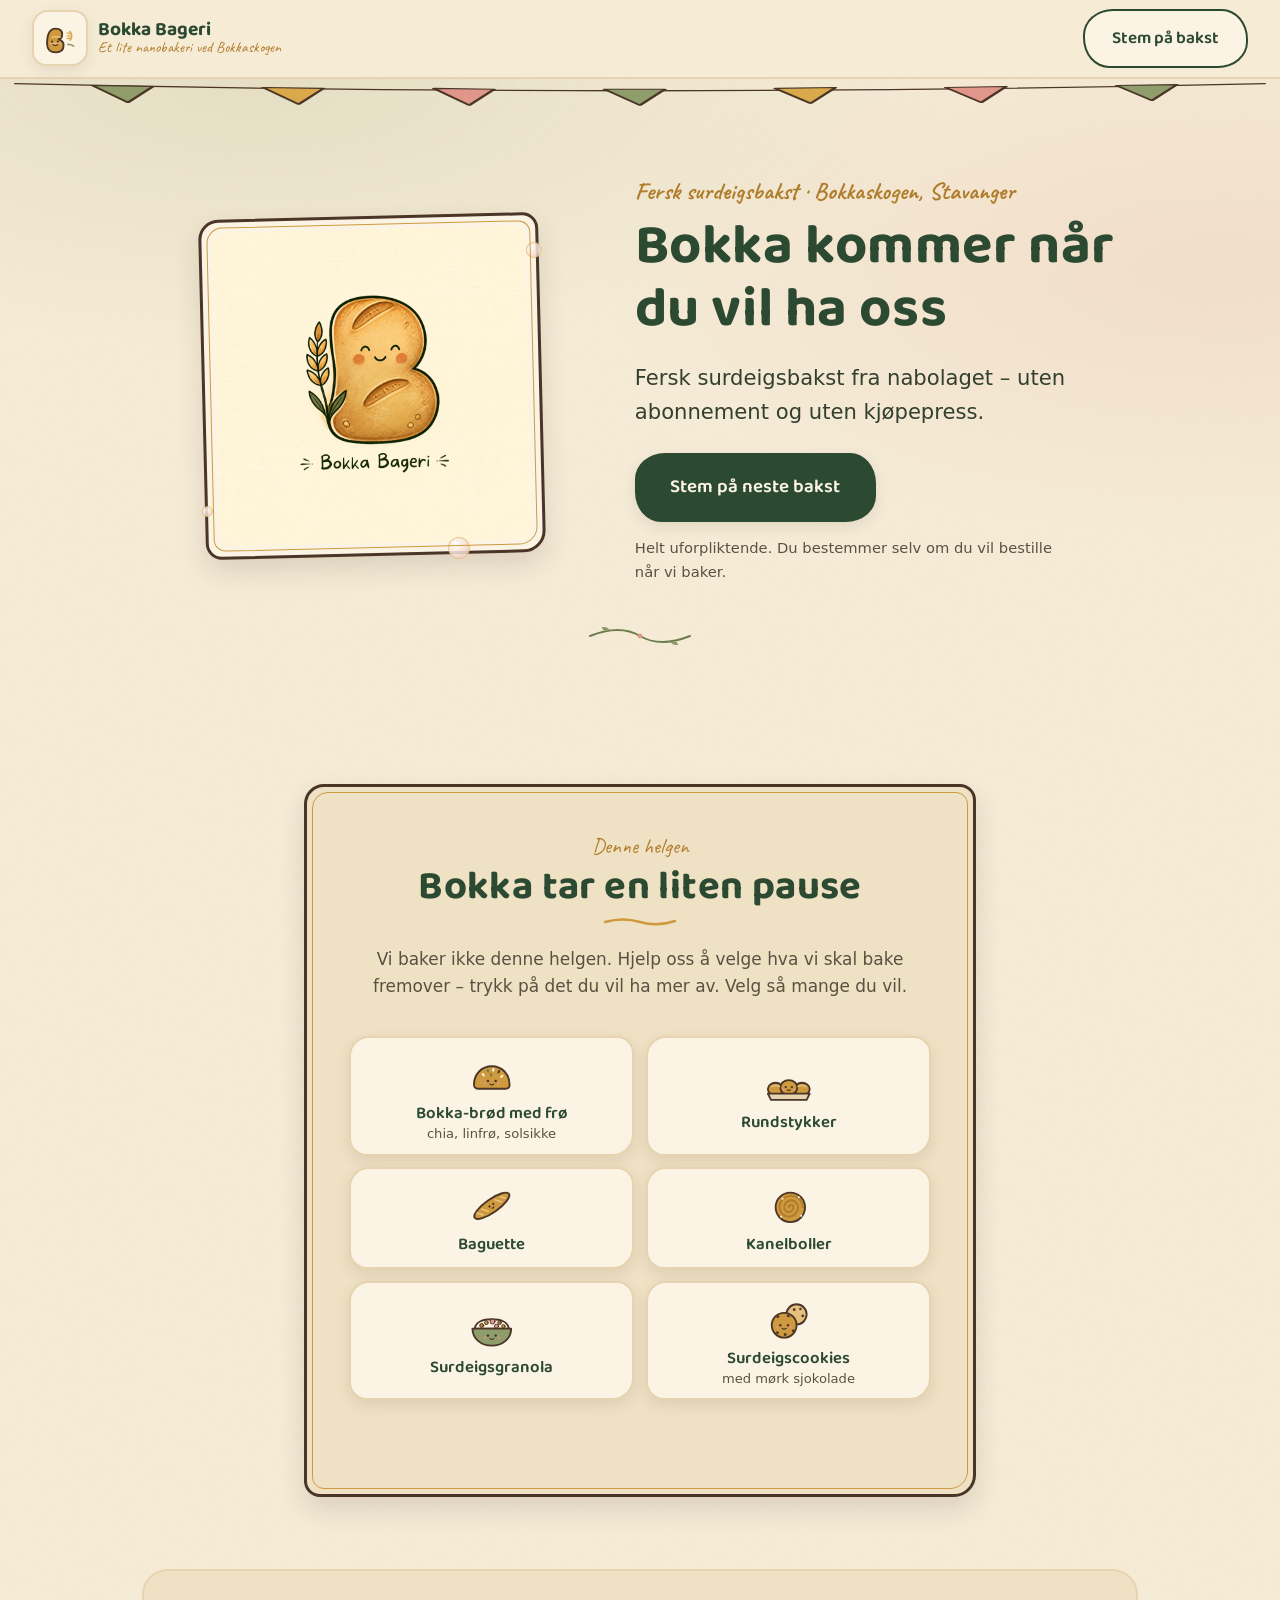
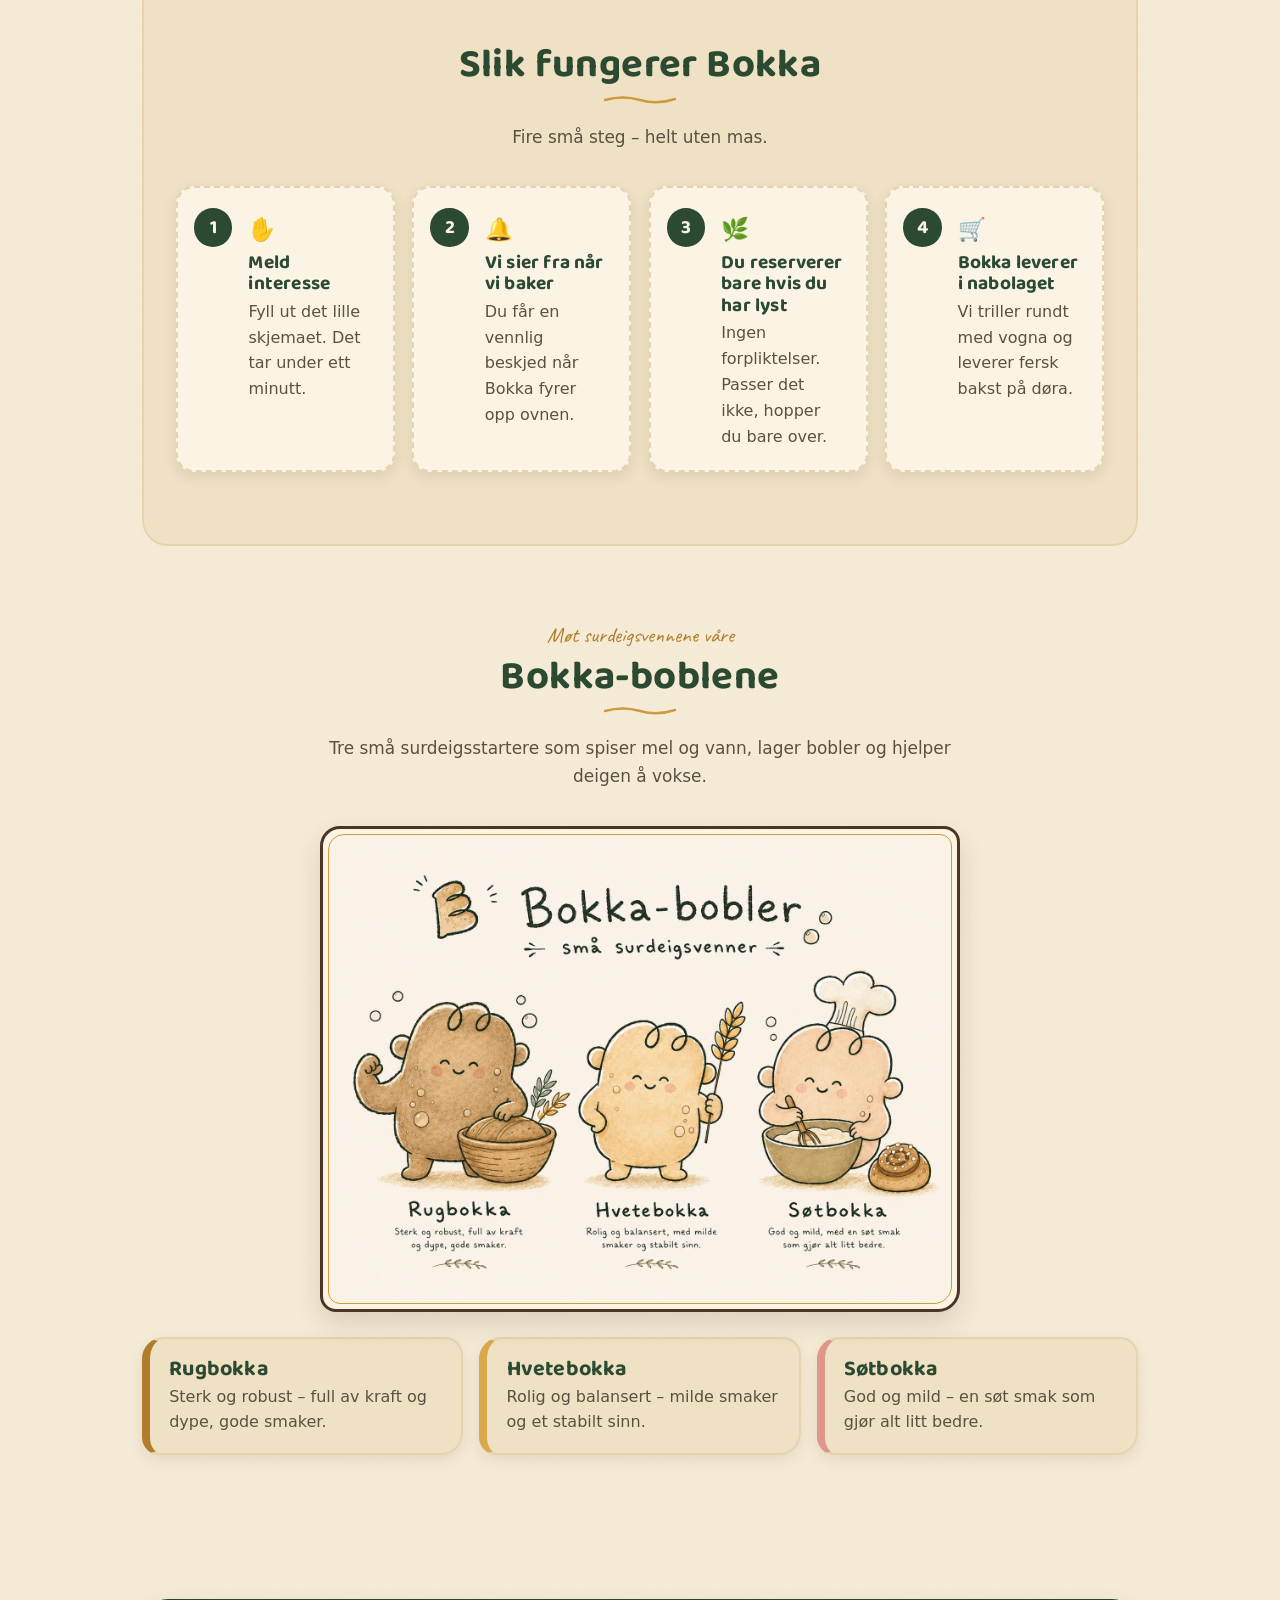
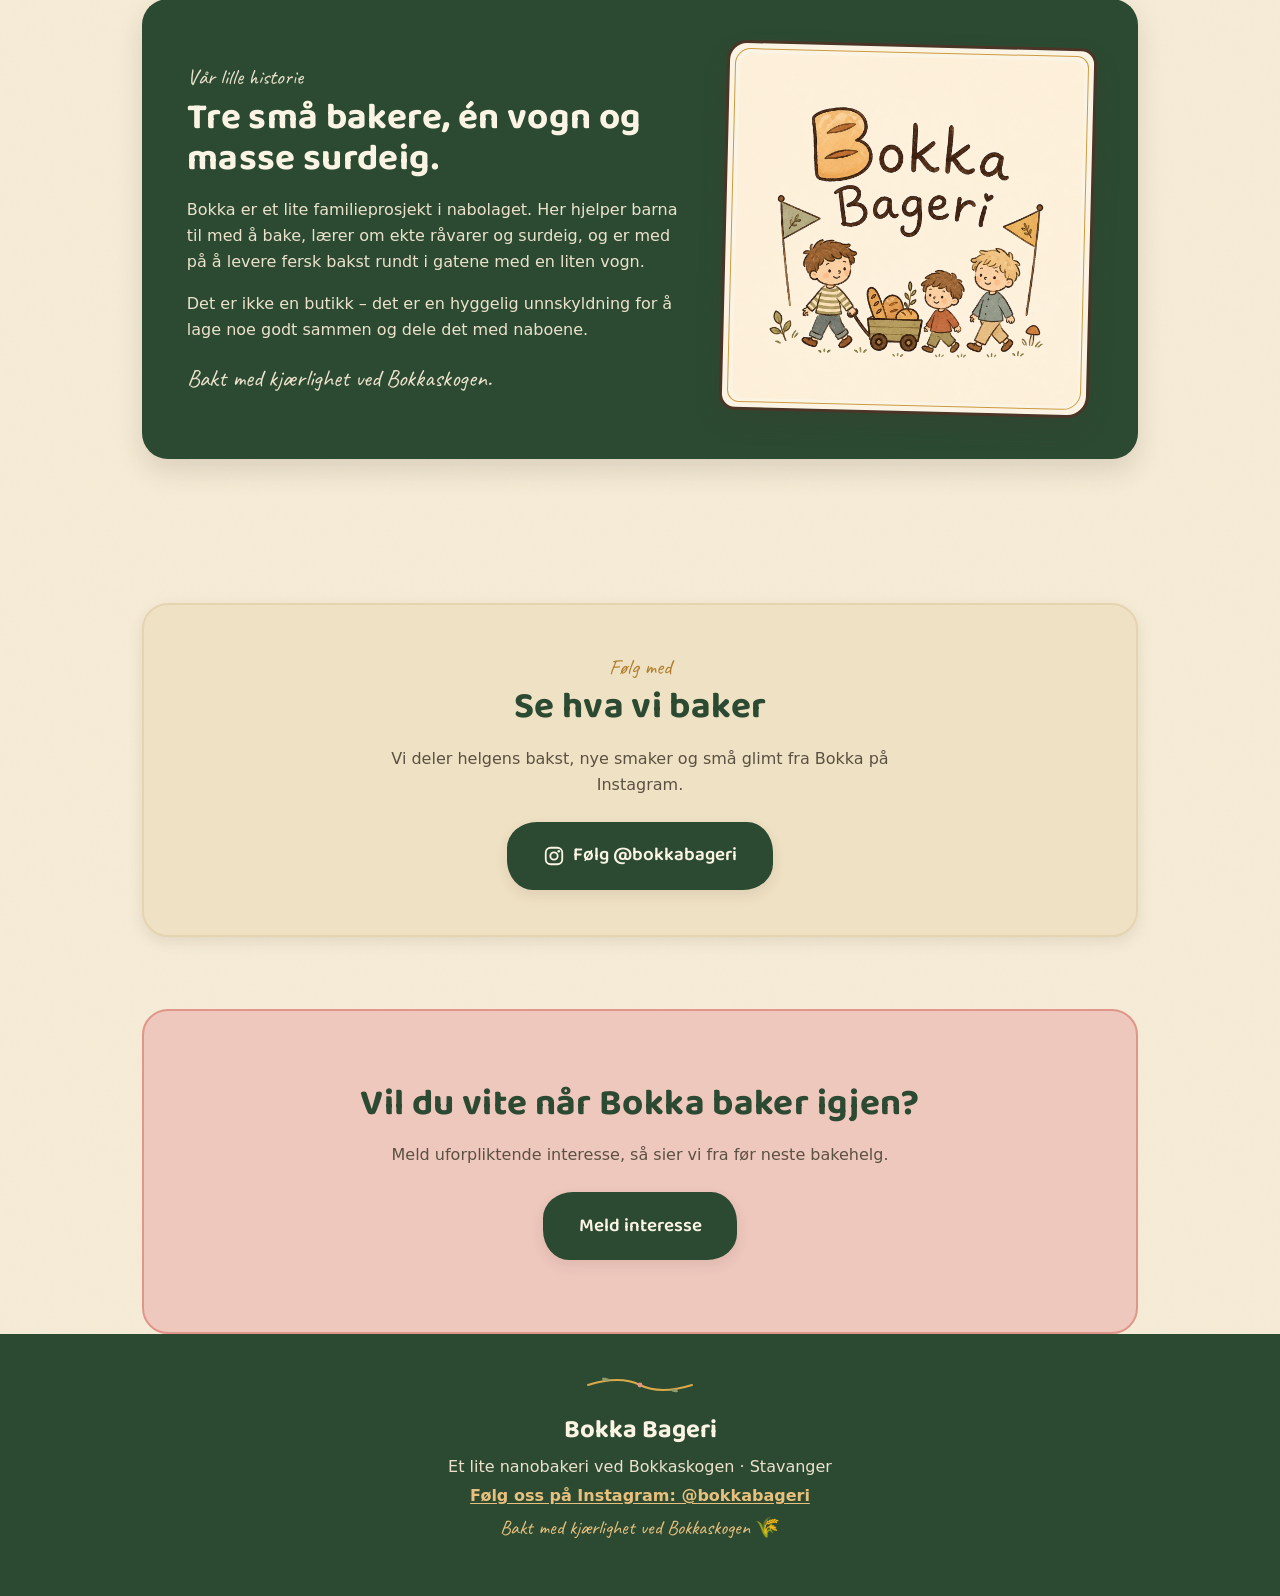
==== index.html @ 07609d42 "Pausehelg: avstemning i stedet for bestilling" ====
<!DOCTYPE html>
<html lang="nb">
<head>
  <meta charset="UTF-8" />
  <meta name="viewport" content="width=device-width, initial-scale=1.0" />
  <meta name="theme-color" content="#2c4a32" />
  <meta name="description" content="Bokka Bageri – et lite nanobakeri ved Bokkaskogen i Stavanger. Meld uforpliktende interesse for fersk surdeigsbakst i nabolaget." />
  <title>Bokka Bageri – et lite nanobakeri ved Bokkaskogen</title>

  <!-- Open Graph / social sharing -->
  <meta property="og:type" content="website" />
  <meta property="og:locale" content="nb_NO" />
  <meta property="og:site_name" content="Bokka Bageri" />
  <meta property="og:title" content="Bokka Bageri – et lite nanobakeri ved Bokkaskogen" />
  <meta property="og:description" content="Fersk surdeigsbakst fra nabolaget i Stavanger. Meld uforpliktende interesse – vi sier fra når Bokka baker." />
  <meta property="og:url" content="https://zanapepaj.github.io/bokkabageri/" />
  <meta property="og:image" content="https://zanapepaj.github.io/bokkabageri/assets/images/branding/9.png" />
  <meta property="og:image:alt" content="Bokka Bageri-logoen: en gyllen brød-B med et vennlig ansikt" />
  <meta property="og:image:width" content="520" />
  <meta property="og:image:height" content="520" />
  <meta name="twitter:card" content="summary" />
  <meta name="twitter:title" content="Bokka Bageri – et lite nanobakeri ved Bokkaskogen" />
  <meta name="twitter:description" content="Fersk surdeigsbakst fra nabolaget i Stavanger. Meld uforpliktende interesse – vi sier fra når Bokka baker." />
  <meta name="twitter:image" content="https://zanapepaj.github.io/bokkabageri/assets/images/branding/9.png" />

  <link rel="preconnect" href="https://fonts.googleapis.com" />
  <link rel="preconnect" href="https://fonts.gstatic.com" crossorigin />
  <link href="https://fonts.googleapis.com/css2?family=Baloo+2:wght@500;600;700&family=Caveat:wght@600;700&display=swap" rel="stylesheet" />
  <link rel="stylesheet" href="styles.css?v=17" />
  <link rel="icon" type="image/png" href="assets/images/branding/9.png" />
  <link rel="apple-touch-icon" href="assets/images/branding/9.png" />
</head>
<body>
  <!-- Skip link for keyboard users -->
  <a class="skip-link" href="#hovedinnhold">Hopp til innhold</a>

  <!-- ============ HEADER ============ -->
  <header class="site-header">
    <a class="brand" href="#top" aria-label="Bokka Bageri – til toppen">
      <span class="brand__mark" aria-hidden="true">
        <svg viewBox="0 0 64 64" width="46" height="46" role="img" aria-hidden="true">
          <path d="M14 40c0-11 3-21 12-21 6 0 9 3 9 8 0 4-2 6-5 7 4 1 7 3 7 8 0 6-4 10-11 10-7 0-12-4-12-12z"
                fill="var(--bread)" stroke="var(--brown-ink)" stroke-width="2.6" stroke-linejoin="round"/>
          <path d="M21 31c3-1 7-1 11 0M20 40c4-1 9-1 13 0" fill="none" stroke="var(--bread-light)" stroke-width="2" stroke-linecap="round"/>
          <circle cx="21" cy="37" r="1.5" fill="var(--brown-ink)"/>
          <circle cx="29" cy="37" r="1.5" fill="var(--brown-ink)"/>
          <path d="M22 41c2 2 5 2 7 0" fill="none" stroke="var(--brown-ink)" stroke-width="1.5" stroke-linecap="round"/>
          <circle cx="18.5" cy="40" r="1.8" fill="var(--pink)" opacity="0.7"/>
          <circle cx="31.5" cy="40" r="1.8" fill="var(--pink)" opacity="0.7"/>
          <path d="M46 23c3 3 3 9 0 12" fill="none" stroke="var(--wheat)" stroke-width="2.4" stroke-linecap="round"/>
          <path d="M46 26l-4-1M46 29h-4M46 32l-4 1" stroke="var(--wheat)" stroke-width="1.8" stroke-linecap="round"/>
          <path d="M43 41c4 0 8 2 8 2" fill="none" stroke="var(--sage)" stroke-width="2.4" stroke-linecap="round"/>
        </svg>
      </span>
      <span class="brand__text">
        <span class="brand__name">Bokka Bageri</span>
        <span class="brand__descriptor">Et lite nanobakeri ved Bokkaskogen</span>
      </span>
    </a>
    <a class="btn btn--ghost header__cta" href="#avstemning">Stem på bakst</a>
  </header>

  <main id="hovedinnhold">
    <span id="top"></span>

    <!-- ============ HERO ============ -->
    <section class="hero" aria-labelledby="hero-tittel">
      <svg class="bunting" viewBox="0 0 360 32" preserveAspectRatio="none" aria-hidden="true">
        <path d="M4 5 Q180 20 356 5" fill="none" stroke="var(--brown-ink)" stroke-width="1.4"/>
        <g stroke="var(--brown-ink)" stroke-width="1.1" stroke-linejoin="round">
          <path d="M26 7l17 1-7 17z" fill="var(--sage)"/>
          <path d="M74 9l17 1-7 17z" fill="var(--wheat)"/>
          <path d="M122 10l17 1-7 17z" fill="var(--pink)"/>
          <path d="M170 11h17l-7 17z" fill="var(--sage)"/>
          <path d="M218 10l17-1-7 17z" fill="var(--wheat)"/>
          <path d="M266 9l17-1-7 17z" fill="var(--pink)"/>
          <path d="M314 7l17-1-7 17z" fill="var(--sage)"/>
        </g>
      </svg>

      <div class="hero__inner">
        <div class="hero__art frame frame--tilt-left">
          <img src="assets/images/branding/9.png" width="520" height="520"
               alt="Bokka Bageri – logoen: en gyllen brød-B med et vennlig ansikt, hvetestrå og blader"
               class="hero__logo" fetchpriority="high" decoding="async" />
          <span class="float-bubble float-bubble--1" aria-hidden="true"></span>
          <span class="float-bubble float-bubble--2" aria-hidden="true"></span>
          <span class="float-bubble float-bubble--3" aria-hidden="true"></span>
        </div>

        <div class="hero__text">
          <p class="hero__eyebrow">Fersk surdeigsbakst · Bokkaskogen, Stavanger</p>
          <h1 id="hero-tittel">Bokka kommer når du vil ha oss</h1>
          <p class="hero__lead">Fersk surdeigsbakst fra nabolaget – uten abonnement og uten kjøpepress.</p>
          <a class="btn btn--primary btn--big" href="#avstemning">Stem på neste bakst</a>
          <p class="hero__reassure">Helt uforpliktende. Du bestemmer selv om du vil bestille når vi baker.</p>
        </div>
      </div>

      <svg class="hero__sprig" viewBox="0 0 120 26" aria-hidden="true">
        <path d="M10 14 Q40 2 60 14 Q80 26 110 14" fill="none" stroke="var(--sage-deep)" stroke-width="2" stroke-linecap="round"/>
        <path d="M30 8c-3-4-8-3-8-3 0 0 0 6 8 3zM90 20c3 4 8 3 8 3 0 0 0-6-8-3z" fill="var(--sage)"/>
        <circle cx="60" cy="14" r="2.4" fill="var(--pink)"/>
      </svg>
    </section>

    <!-- ============ POLL (pause-helg) ============
         Når vi selger igjen: legg `hidden` på denne, fjern `hidden` fra #helgens-bestilling og
         interesse-teaseren, og sett header-/hero-/final-CTA tilbake til #helgens-bestilling. -->
    <section class="section weekend-order" id="avstemning" aria-labelledby="poll-tittel">
      <div class="order-wrap frame">
        <div class="section__head">
          <p class="eyebrow-hand">Denne helgen</p>
          <h2 id="poll-tittel">Bokka tar en liten pause</h2>
          <p class="section__sub">Vi baker ikke denne helgen. Hjelp oss å velge hva vi skal bake fremover – trykk på det du vil ha mer av. Velg så mange du vil.</p>
        </div>

        <ul class="poll-grid" role="list">
          <li><button type="button" class="poll-option" data-vote="Bokka-brød med frø" data-yum="frøbrød" aria-pressed="false">
            <svg class="poll-option__icon" viewBox="0 0 64 64" aria-hidden="true" focusable="false">
              <path d="M9 45c0-14 10-24 23-24s23 10 23 24c0 3-2 5-5 5H14c-3 0-5-2-5-5z" fill="var(--bread)"/>
              <g class="ic-flat">
                <ellipse cx="21" cy="32" rx="1.4" ry="2.5" transform="rotate(-35 21 32)" fill="var(--cream)"/>
                <ellipse cx="27" cy="27" rx="1.4" ry="2.5" transform="rotate(-15 27 27)" fill="var(--sage-deep)"/>
                <ellipse cx="34" cy="25.5" rx="1.4" ry="2.5" transform="rotate(10 34 25.5)" fill="var(--cream)"/>
                <ellipse cx="41" cy="28" rx="1.4" ry="2.5" transform="rotate(30 41 28)" fill="var(--brown-ink)"/>
                <ellipse cx="45" cy="34" rx="1.4" ry="2.5" transform="rotate(45 45 34)" fill="var(--cream)"/>
                <ellipse cx="31" cy="32" rx="1.4" ry="2.5" fill="var(--sage-deep)"/>
              </g>
              <circle class="ic-eye" cx="27" cy="40" r="1.6"/><circle class="ic-eye" cx="37" cy="40" r="1.6"/>
              <path class="ic-thin" d="M29.5 44c1.6 1.4 3.4 1.4 5 0"/>
              <circle class="ic-cheek" cx="23.5" cy="43" r="1.9"/><circle class="ic-cheek" cx="40.5" cy="43" r="1.9"/>
            </svg>
            <span>Bokka-brød med frø</span>
            <span class="poll-option__hint">chia, linfrø, solsikke</span>
          </button></li>
          <li><button type="button" class="poll-option" data-vote="Rundstykker" data-yum="rundstykker" aria-pressed="false">
            <svg class="poll-option__icon" viewBox="0 0 64 64" aria-hidden="true" focusable="false">
              <ellipse cx="15" cy="40" rx="10" ry="8" fill="var(--bread)"/>
              <ellipse cx="49" cy="40" rx="10" ry="8" fill="var(--bread)"/>
              <ellipse cx="32" cy="38" rx="11" ry="9.5" fill="var(--bread)"/>
              <path class="ic-line" d="M10 37q5-3 10 0M44 37q5-3 10 0" stroke="var(--bread-light)" stroke-width="2"/>
              <path d="M5 46h54l-4 8H9z" fill="var(--beige)"/>
              <circle class="ic-eye" cx="28" cy="37.5" r="1.5"/><circle class="ic-eye" cx="36" cy="37.5" r="1.5"/>
              <path class="ic-thin" d="M30 41c1.3 1.2 2.7 1.2 4 0"/>
              <circle class="ic-cheek" cx="25" cy="40.5" r="1.7"/><circle class="ic-cheek" cx="39" cy="40.5" r="1.7"/>
            </svg>
            <span>Rundstykker</span>
          </button></li>
          <li><button type="button" class="poll-option" data-vote="Baguette" data-yum="baguetter" aria-pressed="false">
            <svg class="poll-option__icon" viewBox="0 0 64 64" aria-hidden="true" focusable="false">
              <g transform="rotate(-35 32 32)">
                <ellipse cx="32" cy="32" rx="27" ry="8.5" fill="var(--bread)"/>
                <path class="ic-line" d="M11 29l5 6M19 28l5 7M40 28l5 7M48 29l4 5" stroke="var(--bread-light)" stroke-width="2.2"/>
                <circle class="ic-eye" cx="29" cy="31" r="1.4"/><circle class="ic-eye" cx="35" cy="31" r="1.4"/>
                <path class="ic-thin" d="M30.5 34.5c1 1 2 1 3 0"/>
              </g>
            </svg>
            <span>Baguette</span>
          </button></li>
          <li><button type="button" class="poll-option" data-vote="Kanelboller" data-yum="kanelboller" aria-pressed="false">
            <svg class="poll-option__icon" viewBox="0 0 64 64" aria-hidden="true" focusable="false">
              <circle cx="34" cy="34" r="19" fill="var(--bread)"/>
              <path class="ic-line" d="M32 34a3 3 0 0 1 6 0a6 6 0 0 1-12 0a9 9 0 0 1 18 0a12 12 0 0 1-24 0a15 15 0 0 1 30 0" stroke="var(--bread-deep)" stroke-width="2.6"/>
              <g class="ic-flat" fill="var(--cream)">
                <circle cx="24" cy="23" r="1.3"/><circle cx="45" cy="21" r="1.3"/><circle cx="48" cy="45" r="1.3"/><circle cx="22" cy="46" r="1.3"/>
              </g>
            </svg>
            <span>Kanelboller</span>
          </button></li>
          <li><button type="button" class="poll-option" data-vote="Surdeigsgranola" data-yum="surdeigsgranola" aria-pressed="false">
            <svg class="poll-option__icon" viewBox="0 0 64 64" aria-hidden="true" focusable="false">
              <path d="M10 33c1-8 10-12 22-12s21 4 22 12z" fill="var(--cream)"/>
              <g stroke-width="1.2">
                <circle cx="19" cy="29" r="2.6" fill="var(--bread-deep)"/><circle cx="25" cy="25.5" r="2.4" fill="var(--bread)"/>
                <circle cx="42" cy="25.5" r="2.4" fill="var(--bread-deep)"/><circle cx="47" cy="30" r="2.2" fill="var(--bread)"/>
                <circle cx="33" cy="24" r="3.2" fill="var(--pink)"/><circle cx="38" cy="30" r="2.6" fill="var(--pink)"/>
              </g>
              <path d="M7 33h50c0 13-11 22-25 22S7 46 7 33z" fill="var(--sage)"/>
              <circle class="ic-eye" cx="27" cy="42" r="1.6"/><circle class="ic-eye" cx="37" cy="42" r="1.6"/>
              <path class="ic-thin" d="M29.5 46c1.6 1.4 3.4 1.4 5 0"/>
              <circle class="ic-cheek" cx="23" cy="45" r="1.9"/><circle class="ic-cheek" cx="41" cy="45" r="1.9"/>
            </svg>
            <span>Surdeigs&shy;granola</span>
          </button></li>
          <li><button type="button" class="poll-option" data-vote="Surdeigscookies med mørk sjokolade" data-yum="surdeigscookies med mørk sjokolade" aria-pressed="false">
            <svg class="poll-option__icon" viewBox="0 0 64 64" aria-hidden="true" focusable="false">
              <circle cx="42" cy="25" r="13" fill="var(--bread-light)"/>
              <g class="ic-flat" fill="var(--brown-ink)">
                <circle cx="39" cy="19" r="1.8"/><circle cx="47" cy="18" r="1.6"/><circle cx="50" cy="27" r="1.8"/>
              </g>
              <circle cx="26" cy="39" r="16" fill="var(--bread)"/>
              <g class="ic-flat" fill="var(--brown-ink)">
                <rect x="16" y="26.5" width="3.6" height="3" rx="0.8" transform="rotate(-15 18 28)"/>
                <rect x="29.5" y="25.5" width="3.6" height="3" rx="0.8" transform="rotate(20 31 27)"/>
                <rect x="36" y="44.5" width="3.6" height="3" rx="0.8" transform="rotate(-25 38 46)"/>
                <rect x="15.5" y="47" width="3.6" height="3" rx="0.8" transform="rotate(30 17 48.5)"/>
                <rect x="25.5" y="49.5" width="3.6" height="3" rx="0.8"/>
              </g>
              <circle class="ic-eye" cx="21" cy="39" r="1.6"/><circle class="ic-eye" cx="31" cy="39" r="1.6"/>
              <path class="ic-thin" d="M23.5 43c1.6 1.4 3.4 1.4 5 0"/>
              <circle class="ic-cheek" cx="17.5" cy="42" r="1.9"/><circle class="ic-cheek" cx="34.5" cy="42" r="1.9"/>
            </svg>
            <span>Surdeigs&shy;cookies</span>
            <span class="poll-option__hint">med mørk sjokolade</span>
          </button></li>
        </ul>

        <p class="poll__thanks" id="poll-thanks" role="status"></p>
      </div>
    </section>

    <!-- ============ WEEKEND ORDER ============ -->
    <section class="section weekend-order" id="helgens-bestilling" aria-labelledby="bestilling-tittel" hidden>
      <div class="order-wrap frame">
        <span class="order__badge" role="text">Begrenset antall</span>

        <div class="section__head">
          <p class="eyebrow-hand">Helgens bakst</p>
          <h2 id="bestilling-tittel">Denne helgen baker vi</h2>
          <p class="section__sub">Vil du at vi skal holde av noe til deg? Send inn bestillingen under, så tar Bokka-vogna det med i nabolaget.</p>
          <p class="sourdough-note">
            <span class="sourdough-note__title">🌾 100 % surdeigsbakst</span>
            <span class="sourdough-note__sub">Vi bruker surdeigsstarter i stedet for vanlig bakegjær.</span>
          </p>
        </div>

        <form id="order-form" class="form order-form" action="https://formspree.io/f/mvkojlza" method="POST" novalidate>
          <!-- Order form posts to its OWN Formspree endpoint (separate from the
               interest form). Hidden form_type + _subject keep incoming emails
               and CSV rows easy to tell apart. -->
          <input type="hidden" name="_subject" value="Bokka – Helgens bestilling" />
          <input type="hidden" name="form_type" value="weekend_order" />
          <!-- 👇 BYTT for hver bakehelg (må matche ACTIVE_WEEKEND i Apps Script) -->
          <input type="hidden" name="bakehelg" value="2026-09-26_27" />
          <input type="hidden" name="bestilling" value="" />
          <!-- Honeypot: invisible to people, bots tend to fill it. Must stay empty. -->
          <div class="hp" aria-hidden="true">
            <label for="order-gotcha">La dette feltet stå tomt</label>
            <input type="text" id="order-gotcha" name="_gotcha" tabindex="-1" autocomplete="off" />
          </div>

          <!-- Produktkort: legg til/fjern `hidden` på <li> for å skru et produkt av/på denne helgen.
               Antall igjen hentes fra Lager-fanen i regnearket (data-stock fylles av script.js). -->
          <ul class="order-list" role="list">
            <li class="order-card" hidden>
              <div class="order-card__info">
                <h3>Klassisk surdeigsbrød</h3>
                <p class="order-card__desc">Et enkelt, godt surdeigsbrød bakt på hvetemel, vann, surdeigsstarter og salt. Sprø skorpe og saftig krumme.</p>
                <!-- 👇 REDIGER PRIS: bytt bare tallet inne i .order-card__amount -->
                <p class="order-card__price"><span class="order-card__amount">55</span> kr</p>
                <p class="order-card__stock" data-stock hidden></p>
              </div>
              <div class="qty" data-qty>
                <button type="button" class="qty__btn" data-qty-dec aria-label="Færre Klassisk surdeigsbrød">−</button>
                <input class="qty__input" type="number" inputmode="numeric" pattern="[0-9]*"
                       name="antall_klassisk_surdeigsbrod" data-product="Klassisk surdeigsbrød"
                       value="0" min="0" max="10" step="1" aria-label="Antall Klassisk surdeigsbrød" />
                <button type="button" class="qty__btn" data-qty-inc aria-label="Flere Klassisk surdeigsbrød">+</button>
              </div>
            </li>

            <li class="order-card order-card--signature">
              <div class="order-card__info">
                <p class="order-card__tag">Husets surdeigsbrød</p>
                <h3>Bokka-brød</h3>
                <p class="order-card__desc">Saftig surdeigsbrød på hvete og rug med linfrø, solsikkefrø og gresskarfrø – og en liten skvett sirup for rund, mild sødme.</p>
                <!-- 👇 REDIGER PRIS: bytt bare tallet inne i .order-card__amount -->
                <p class="order-card__price"><span class="order-card__amount">50</span> kr</p>
                <p class="order-card__stock" data-stock hidden></p>
              </div>
              <div class="qty" data-qty>
                <button type="button" class="qty__btn" data-qty-dec aria-label="Færre Bokka-brød">−</button>
                <input class="qty__input" type="number" inputmode="numeric" pattern="[0-9]*"
                       name="antall_bokka_brod" data-product="Bokka-brød"
                       value="0" min="0" max="10" step="1" aria-label="Antall Bokka-brød" />
                <button type="button" class="qty__btn" data-qty-inc aria-label="Flere Bokka-brød">+</button>
              </div>
            </li>

            <li class="order-card">
              <div class="order-card__info">
                <h3>Baguette</h3>
                <p class="order-card__desc">Sprø surdeigsbaguette med luftig, seig krumme – bakt på hvetemel, vann, surdeigsstarter og salt.</p>
                <!-- 👇 REDIGER PRIS: bytt bare tallet inne i .order-card__amount -->
                <p class="order-card__price"><span class="order-card__amount">35</span> kr</p>
                <p class="order-card__stock" data-stock hidden></p>
              </div>
              <div class="qty" data-qty>
                <button type="button" class="qty__btn" data-qty-dec aria-label="Færre Baguette">−</button>
                <input class="qty__input" type="number" inputmode="numeric" pattern="[0-9]*"
                       name="antall_baguette" data-product="Baguette"
                       value="0" min="0" max="10" step="1" aria-label="Antall Baguette" />
                <button type="button" class="qty__btn" data-qty-inc aria-label="Flere Baguette">+</button>
              </div>
            </li>

            <li class="order-card">
              <div class="order-card__info">
                <h3>Fougasse med urter</h3>
                <p class="order-card__desc">Stort provençalsk flatbrød på surdeig (ca. 700–800 g) med friske urter og olivenolje. Vil du ha den glasert med hvitløk og parmesan? Skriv det i kommentarfeltet.</p>
                <!-- 👇 REDIGER PRIS: bytt bare tallet inne i .order-card__amount -->
                <p class="order-card__price"><span class="order-card__amount">60</span> kr</p>
                <p class="order-card__stock" data-stock hidden></p>
              </div>
              <div class="qty" data-qty>
                <button type="button" class="qty__btn" data-qty-dec aria-label="Færre Fougasse">−</button>
                <input class="qty__input" type="number" inputmode="numeric" pattern="[0-9]*"
                       name="antall_fougasse" data-product="Fougasse med urter"
                       value="0" min="0" max="10" step="1" aria-label="Antall Fougasse" />
                <button type="button" class="qty__btn" data-qty-inc aria-label="Flere Fougasse">+</button>
              </div>
            </li>

            <li class="order-card" hidden>
              <div class="order-card__info">
                <h3>Kanelbolle</h3>
                <p class="order-card__desc">Myk og luftig kanelbolle bakt med søt surdeigsstarter – helt uten vanlig bakegjær.</p>
                <!-- 👇 REDIGER PRIS: bytt bare tallet inne i .order-card__amount -->
                <p class="order-card__price"><span class="order-card__amount">30</span> kr</p>
                <p class="order-card__stock" data-stock hidden></p>
              </div>
              <div class="qty" data-qty>
                <button type="button" class="qty__btn" data-qty-dec aria-label="Færre Kanelbolle">−</button>
                <input class="qty__input" type="number" inputmode="numeric" pattern="[0-9]*"
                       name="antall_kanelbolle" data-product="Kanelbolle"
                       value="0" min="0" max="10" step="1" aria-label="Antall Kanelbolle" />
                <button type="button" class="qty__btn" data-qty-inc aria-label="Flere Kanelbolle">+</button>
              </div>
            </li>

            <li class="order-card" hidden>
              <div class="order-card__info">
                <h3>Kanelbolle med vaniljekrem</h3>
                <p class="order-card__desc">Myk surdeigs-kanelbolle med hjemmelaget vaniljekrem i midten, bakt med søt surdeigsstarter og uten vanlig bakegjær.</p>
                <!-- 👇 REDIGER PRIS: bytt bare tallet inne i .order-card__amount -->
                <p class="order-card__price"><span class="order-card__amount">35</span> kr</p>
                <p class="order-card__stock" data-stock hidden></p>
              </div>
              <div class="qty" data-qty>
                <button type="button" class="qty__btn" data-qty-dec aria-label="Færre Kanelbolle med vaniljekrem">−</button>
                <input class="qty__input" type="number" inputmode="numeric" pattern="[0-9]*"
                       name="antall_kanelbolle_vaniljekrem" data-product="Kanelbolle med vaniljekrem"
                       value="0" min="0" max="10" step="1" aria-label="Antall Kanelbolle med vaniljekrem" />
                <button type="button" class="qty__btn" data-qty-inc aria-label="Flere Kanelbolle med vaniljekrem">+</button>
              </div>
            </li>
          </ul>

          <p class="field__error order-form__empty" id="order-empty" role="alert" hidden>Velg minst én vare før du sender bestillingen.</p>
          <p class="order-form__soldout" id="order-soldout" role="status" hidden>Alt er dessverre utsolgt denne helgen 🧡 <a href="interesse.html">Meld interesse</a>, så sier vi fra neste gang Bokka baker.</p>

          <div class="field">
            <label for="order-fornavn">Fornavn</label>
            <input type="text" id="order-fornavn" name="fornavn" autocomplete="given-name" required aria-required="true" />
            <p class="field__error" id="order-fornavn-error" hidden>Skriv gjerne fornavnet ditt.</p>
          </div>

          <div class="field">
            <label for="order-mobil">Mobilnummer</label>
            <input type="tel" id="order-mobil" name="mobil" inputmode="tel" autocomplete="tel" required aria-required="true" placeholder="f.eks. 900 00 000" />
            <p class="field__error" id="order-mobil-error" hidden>Skriv et mobilnummer vi kan nå deg på.</p>
          </div>

          <div class="field">
            <label for="order-epost">E-post <span class="field__optional">(valgfritt)</span></label>
            <input type="email" id="order-epost" name="epost" inputmode="email" autocomplete="email" placeholder="navn@epost.no" />
            <p class="field__error" id="order-epost-error" hidden>Sjekk at e-postadressen er riktig.</p>
          </div>

          <div class="field">
            <label for="order-adresse">Gate / husnummer</label>
            <input type="text" id="order-adresse" name="adresse" autocomplete="street-address" required aria-required="true" placeholder="f.eks. Bokkaveien 3" />
            <p class="field__error" id="order-adresse-error" hidden>Vi trenger gate og husnummer for å levere til deg.</p>
          </div>

          <fieldset class="field field--group">
            <legend>Hvilken dag passer for levering?</legend>
            <p class="field__hint">Velg dag – så dukker tidspunktene opp. Du kan velge begge.</p>
            <div class="checks checks--days">
              <label class="check check--day">
                <input type="checkbox" data-day-toggle aria-controls="times-lordag" aria-expanded="false" />
                <svg class="check__icon" viewBox="0 0 24 24" aria-hidden="true" focusable="false"><circle cx="12" cy="12" r="4.2" /><path d="M12 2.6v2.4M12 19v2.4M2.6 12h2.4M19 12h2.4M5.2 5.2l1.7 1.7M17.1 17.1l1.7 1.7M18.8 5.2l-1.7 1.7M6.9 17.1l-1.7 1.7" /></svg>
                <span>Lørdag</span>
              </label>
              <label class="check check--day">
                <input type="checkbox" data-day-toggle aria-controls="times-sondag" aria-expanded="false" />
                <svg class="check__icon" viewBox="0 0 24 24" aria-hidden="true" focusable="false"><path d="M7.5 18h8.2a3.3 3.3 0 0 0 .5-6.56A4.8 4.8 0 0 0 7.6 10.2 3.4 3.4 0 0 0 7.5 18Z" /></svg>
                <span>Søndag</span>
              </label>
            </div>
            <p class="day-both" id="day-both-hint" role="status" hidden>Begge dager passer <span aria-hidden="true">💛</span></p>
          </fieldset>

          <fieldset class="field field--group day-times" id="times-lordag" hidden>
            <legend>Når på lørdag passer det?</legend>
            <p class="field__hint">Kryss av alle tidspunkt som passer.</p>
            <div class="checks checks--chips">
              <label class="check check--chip">
                <input type="checkbox" name="lordag_tid" value="Før kl. 10" />
                <svg class="check__icon" viewBox="0 0 24 24" aria-hidden="true" focusable="false"><circle cx="12" cy="12" r="8.2" /><path d="M12 12V7.3M12 12H8.2" /></svg>
                <span>Før kl. 10</span>
              </label>
              <label class="check check--chip">
                <input type="checkbox" name="lordag_tid" value="Kl. 10–12" />
                <svg class="check__icon" viewBox="0 0 24 24" aria-hidden="true" focusable="false"><circle cx="12" cy="12" r="8.2" /><path d="M12 12V7.3M12 12 9.4 9.4" /></svg>
                <span>Kl. 10–12</span>
              </label>
              <label class="check check--chip">
                <input type="checkbox" name="lordag_tid" value="Kl. 12–14" />
                <svg class="check__icon" viewBox="0 0 24 24" aria-hidden="true" focusable="false"><circle cx="12" cy="12" r="8.2" /><path d="M12 12V7.3M12 12l3.6.9" /></svg>
                <span>Kl. 12–14</span>
              </label>
              <label class="check check--chip check--full">
                <input type="checkbox" name="lordag_tid" value="Når det passer Bokka" />
                <svg class="check__icon" viewBox="0 0 24 24" aria-hidden="true" focusable="false"><path d="M12 20.3S3.8 15.4 3.8 9.6A3.8 3.8 0 0 1 12 7.4a3.8 3.8 0 0 1 8.2 2.2c0 5.8-8.2 10.7-8.2 10.7Z" /></svg>
                <span>Når det passer Bokka</span>
              </label>
            </div>
          </fieldset>

          <fieldset class="field field--group day-times" id="times-sondag" hidden>
            <legend>Når på søndag passer det?</legend>
            <p class="field__hint">Kryss av alle tidspunkt som passer.</p>
            <div class="checks checks--chips">
              <label class="check check--chip">
                <input type="checkbox" name="sondag_tid" value="Før kl. 10" />
                <svg class="check__icon" viewBox="0 0 24 24" aria-hidden="true" focusable="false"><circle cx="12" cy="12" r="8.2" /><path d="M12 12V7.3M12 12H8.2" /></svg>
                <span>Før kl. 10</span>
              </label>
              <label class="check check--chip">
                <input type="checkbox" name="sondag_tid" value="Kl. 10–12" />
                <svg class="check__icon" viewBox="0 0 24 24" aria-hidden="true" focusable="false"><circle cx="12" cy="12" r="8.2" /><path d="M12 12V7.3M12 12 9.4 9.4" /></svg>
                <span>Kl. 10–12</span>
              </label>
              <label class="check check--chip">
                <input type="checkbox" name="sondag_tid" value="Kl. 12–14" />
                <svg class="check__icon" viewBox="0 0 24 24" aria-hidden="true" focusable="false"><circle cx="12" cy="12" r="8.2" /><path d="M12 12V7.3M12 12l3.6.9" /></svg>
                <span>Kl. 12–14</span>
              </label>
              <label class="check check--chip check--full">
                <input type="checkbox" name="sondag_tid" value="Når det passer Bokka" />
                <svg class="check__icon" viewBox="0 0 24 24" aria-hidden="true" focusable="false"><path d="M12 20.3S3.8 15.4 3.8 9.6A3.8 3.8 0 0 1 12 7.4a3.8 3.8 0 0 1 8.2 2.2c0 5.8-8.2 10.7-8.2 10.7Z" /></svg>
                <span>Når det passer Bokka</span>
              </label>
            </div>
          </fieldset>

          <div class="field">
            <label for="order-kommentar">Kommentar <span class="field__optional">(valgfritt)</span></label>
            <textarea id="order-kommentar" name="kommentar" rows="3" placeholder="Allergier eller en liten hilsen …"></textarea>
          </div>

          <label class="check check--solo">
            <input type="checkbox" name="levering" value="Ja, ønsker levering i nabolaget" />
            <span>Jeg ønsker levering i nabolaget</span>
          </label>

          <label class="check check--solo">
            <input type="checkbox" name="nyhetsvarsel" value="Ja" />
            <span>Ja, send meg beskjed når Bokka åpner for bestilling.</span>
          </label>

          <p class="form__disclaimer"><strong>Bestillingen er først bekreftet når du får svar fra Bokka.</strong> Vi sier fra så snart vi kan.</p>

          <p class="field__error form__error" id="order-error" role="alert" hidden>Beklager – noe gikk galt da vi sendte bestillingen. Prøv igjen om litt, eller send oss en melding på Instagram.</p>

          <button type="submit" class="btn btn--primary btn--big btn--full">Send bestilling</button>
        </form>

        <!-- Success message appears here after submit -->
        <div class="form__success" id="order-success" role="status" hidden>
          <span class="form__success-mark" aria-hidden="true">🧡</span>
          <h3>Takk for bestillingen!</h3>
          <p id="order-success-text">Vi har notert ønsket ditt for helgen. Bokka gir deg beskjed så snart vi kan – bestillingen er først bekreftet når du får svar fra oss.</p>
          <button type="button" class="btn btn--ghost" id="order-reset">Send en ny bestilling</button>
        </div>
      </div>
    </section>

    <!-- ============ HOW IT WORKS ============ -->
    <section class="section how" aria-labelledby="slik-tittel">
      <div class="section__head">
        <h2 id="slik-tittel">Slik fungerer Bokka</h2>
        <p class="section__sub">Fire små steg – helt uten mas.</p>
      </div>

      <ol class="steps" role="list">
        <li class="step">
          <span class="step__num" aria-hidden="true">1</span>
          <span class="step__icon" aria-hidden="true">✋</span>
          <h3>Meld interesse</h3>
          <p>Fyll ut det lille skjemaet. Det tar under ett minutt.</p>
        </li>
        <li class="step">
          <span class="step__num" aria-hidden="true">2</span>
          <span class="step__icon" aria-hidden="true">🔔</span>
          <h3>Vi sier fra når vi baker</h3>
          <p>Du får en vennlig beskjed når Bokka fyrer opp ovnen.</p>
        </li>
        <li class="step">
          <span class="step__num" aria-hidden="true">3</span>
          <span class="step__icon" aria-hidden="true">🌿</span>
          <h3>Du reserverer bare hvis du har lyst</h3>
          <p>Ingen forpliktelser. Passer det ikke, hopper du bare over.</p>
        </li>
        <li class="step">
          <span class="step__num" aria-hidden="true">4</span>
          <span class="step__icon" aria-hidden="true">🛒</span>
          <h3>Bokka leverer i nabolaget</h3>
          <p>Vi triller rundt med vogna og leverer fersk bakst på døra.</p>
        </li>
      </ol>
    </section>

    <!-- ============ BOKKA-BOBLER (starter characters) ============ -->
    <section class="section bobler" id="bokka-bobler" aria-labelledby="bobler-tittel">
      <div class="section__head">
        <p class="eyebrow-hand">Møt surdeigsvennene våre</p>
        <h2 id="bobler-tittel">Bokka-boblene</h2>
        <p class="section__sub">Tre små surdeigsstartere som spiser mel og vann, lager bobler og hjelper deigen å vokse.</p>
      </div>

      <figure class="bobler__art frame">
        <img src="assets/images/branding/Bokka-Bobler%20Sourdough%20Friends.png" width="1024" height="640"
             alt="Bokka-boblene: Rugbokka, Hvetebokka og Søtbokka – tre små surdeigsstartere med glade ansikter og bobler"
             loading="lazy" decoding="async" />
      </figure>

      <ul class="bobler-grid" role="list">
        <li class="bobler-card bobler-card--rug">
          <h3>Rugbokka</h3>
          <p>Sterk og robust – full av kraft og dype, gode smaker.</p>
        </li>
        <li class="bobler-card bobler-card--hvete">
          <h3>Hvetebokka</h3>
          <p>Rolig og balansert – milde smaker og et stabilt sinn.</p>
        </li>
        <li class="bobler-card bobler-card--sot">
          <h3>Søtbokka</h3>
          <p>God og mild – en søt smak som gjør alt litt bedre.</p>
        </li>
      </ul>
    </section>

    <!-- ============ STORY ============ -->
    <section class="section story" aria-labelledby="historie-tittel">
      <div class="story__inner">
        <figure class="story__art frame frame--tilt-right">
          <img src="assets/images/branding/Bokka%20Bageri_%20Bread%20Wagon%20Parade.png" width="1024" height="1024"
               alt="Tre barn triller en grønn vogn full av brød gjennom Bokkaskogen, med små vimpler og blader"
               loading="lazy" decoding="async" />
        </figure>
        <div class="story__text">
          <p class="eyebrow-hand">Vår lille historie</p>
          <h2 id="historie-tittel">Tre små bakere, én vogn og masse surdeig.</h2>
          <p>Bokka er et lite familieprosjekt i nabolaget. Her hjelper barna til med å bake, lærer om ekte råvarer og surdeig, og er med på å levere fersk bakst rundt i gatene med en liten vogn.</p>
          <p>Det er ikke en butikk – det er en hyggelig unnskyldning for å lage noe godt sammen og dele det med naboene.</p>
          <p class="story__tagline">Bakt med kjærlighet ved Bokkaskogen.</p>
        </div>
      </div>
    </section>

    <!-- ============ INSTAGRAM ============ -->
    <section class="section instagram" aria-labelledby="instagram-tittel">
      <div class="instagram__card">
        <p class="eyebrow-hand">Følg med</p>
        <h2 id="instagram-tittel">Se hva vi baker</h2>
        <p class="instagram__text">Vi deler helgens bakst, nye smaker og små glimt fra Bokka på Instagram.</p>
        <a class="btn btn--primary btn--big instagram__btn" href="https://instagram.com/bokkabageri" target="_blank" rel="noopener noreferrer" aria-label="Følg Bokka Bageri på Instagram (åpnes i ny fane)">
          <svg class="instagram__icon" viewBox="0 0 24 24" width="22" height="22" aria-hidden="true" focusable="false">
            <rect x="3" y="3" width="18" height="18" rx="5.4" fill="none" stroke="currentColor" stroke-width="2"/>
            <circle cx="12" cy="12" r="4" fill="none" stroke="currentColor" stroke-width="2"/>
            <circle cx="17.2" cy="6.8" r="1.4" fill="currentColor"/>
          </svg>
          Følg @bokkabageri
        </a>
      </div>
    </section>

    <!-- ============ FINAL CTA (pause-helg: → interesse.html) ============ -->
    <section class="section final-cta" aria-labelledby="final-tittel">
      <h2 id="final-tittel">Vil du vite når Bokka baker igjen?</h2>
      <p>Meld uforpliktende interesse, så sier vi fra før neste bakehelg.</p>
      <a class="btn btn--primary btn--big" href="interesse.html">Meld interesse</a>
    </section>

    <!-- ============ INTEREST TEASER (low-key → interesse.html) ============ -->
    <section class="section interesse-teaser" aria-labelledby="interesse-teaser-tittel" hidden>
      <p class="interesse-teaser__q" id="interesse-teaser-tittel">Ikke klar for å bestille nå?</p>
      <p class="interesse-teaser__text"><a class="interesse-teaser__link" href="interesse.html">Meld interesse for senere helger</a></p>
    </section>
  </main>

  <!-- ============ FOOTER ============ -->
  <footer class="site-footer">
    <svg class="footer__sprig" viewBox="0 0 120 24" aria-hidden="true">
      <path d="M8 12 Q40 2 60 12 Q80 22 112 12" fill="none" stroke="var(--wheat)" stroke-width="2" stroke-linecap="round"/>
      <path d="M30 7c-3-3-8-2-8-2 0 0 0 5 8 2zM90 17c3 3 8 2 8 2 0 0 0-5-8-2z" fill="var(--sage)"/>
      <circle cx="60" cy="12" r="2.4" fill="var(--pink)"/>
    </svg>
    <p class="site-footer__brand">Bokka Bageri</p>
    <p>Et lite nanobakeri ved Bokkaskogen · Stavanger</p>
    <p class="site-footer__social"><a class="site-footer__link" href="https://instagram.com/bokkabageri" target="_blank" rel="noopener noreferrer">Følg oss på Instagram: @bokkabageri</a></p>
    <p class="site-footer__tagline">Bakt med kjærlighet ved Bokkaskogen 🌾</p>
  </footer>

  <script src="script.js?v=15" defer></script>
</body>
</html>
---- styles.css ----
/* =========================================================
   Bokka Bageri — styles
   Feel: Scandinavian children's storybook meets a tiny
   artisan bakery in the woods. Mobile-first.
   ========================================================= */

/* ---------- Palette & tokens ---------- */
:root {
  /* Parchment / cream */
  --parchment: #f6ecd6;
  --cream: #fbf4e4;        /* lightest cream – highlights, text on dark */
  --cream-deep: #efe1c4;   /* card parchment */
  --beige: #e6d4b0;        /* muted border beige */

  /* Greens */
  --forest: #2c4a32;       /* deep forest-green ink */
  --forest-soft: #4a6549;  /* softer forest */
  --sage: #8f9d6a;         /* sage accent */
  --sage-deep: #6f7d4e;    /* deeper sage */

  /* Bread / gold / brown */
  --bread: #cf9a3e;        /* golden bread */
  --bread-deep: #b07d2c;   /* deep crust */
  --bread-light: #e8c07d;  /* floury highlight */
  --wheat: #d9a94b;        /* wheat gold */
  --brown-ink: #4a3527;    /* warm illustration outline */

  /* Pinks */
  --pink: #e0968a;         /* dusty pink accent */
  --pink-soft: #eec7bd;    /* soft pink */

  --ink: #33402f;          /* main text */
  --ink-soft: #5b5142;     /* secondary text */

  --radius: 18px;
  --radius-lg: 26px;
  --shadow: 0 12px 26px rgba(74, 53, 39, 0.14);
  --shadow-soft: 0 5px 14px rgba(74, 53, 39, 0.10);

  --max-width: 1060px;
  --space: clamp(1.25rem, 4vw, 2rem);

  --font-display: "Baloo 2", "Trebuchet MS", system-ui, sans-serif;
  --font-hand: "Caveat", "Segoe Script", cursive;
  --font-head: var(--font-display);
  --font-body: system-ui, -apple-system, "Segoe UI", Roboto, Helvetica, Arial, sans-serif;
}

/* ---------- Reset-ish ---------- */
*,
*::before,
*::after { box-sizing: border-box; }

html { scroll-behavior: smooth; }

body {
  margin: 0;
  font-family: var(--font-body);
  color: var(--ink);
  background-color: var(--parchment);
  /* faint paper grain */
  background-image: url("data:image/svg+xml,%3Csvg xmlns='http://www.w3.org/2000/svg' width='140' height='140'%3E%3Cfilter id='p'%3E%3CfeTurbulence type='fractalNoise' baseFrequency='0.9' numOctaves='2' stitchTiles='stitch'/%3E%3C/filter%3E%3Crect width='100%25' height='100%25' filter='url(%23p)' opacity='0.045'/%3E%3C/svg%3E");
  line-height: 1.62;
  -webkit-font-smoothing: antialiased;
  overflow-x: hidden;
}

img, svg { display: block; max-width: 100%; }

h1, h2, h3 {
  font-family: var(--font-display);
  line-height: 1.12;
  color: var(--forest);
  margin: 0 0 0.5em;
  font-weight: 700;
  letter-spacing: 0.01em;
}

p { margin: 0 0 1rem; }

a { color: var(--forest); }

/* ---------- Accessibility helpers ---------- */
.skip-link {
  position: absolute;
  left: 0.75rem;
  top: -3rem;
  background: var(--forest);
  color: var(--cream);
  padding: 0.6rem 1rem;
  border-radius: 0 0 var(--radius) var(--radius);
  z-index: 100;
  transition: top 0.2s ease;
}
.skip-link:focus { top: 0; }

:focus-visible {
  outline: 3px solid var(--brown-ink);
  outline-offset: 3px;
  border-radius: 6px;
}

/* ---------- Buttons (hand-drawn pill) ---------- */
.btn {
  display: inline-flex;
  align-items: center;
  justify-content: center;
  gap: 0.5rem;
  min-height: 52px;
  padding: 0.85rem 1.7rem;
  border: 2.5px solid var(--forest);
  border-radius: 30px 26px 30px 26px / 26px 30px 26px 30px;
  font-family: var(--font-display);
  font-size: 1.08rem;
  font-weight: 600;
  text-decoration: none;
  cursor: pointer;
  transition: transform 0.15s ease, box-shadow 0.2s ease, background 0.2s ease;
}
.btn--primary {
  background: var(--forest);
  color: var(--cream);
  box-shadow: var(--shadow-soft);
}
.btn--primary:hover,
.btn--primary:focus-visible {
  background: var(--forest-soft);
  transform: translateY(-2px) rotate(-0.5deg);
  box-shadow: var(--shadow);
}
.btn--ghost {
  background: var(--cream);
  color: var(--forest);
}
.btn--ghost:hover,
.btn--ghost:focus-visible {
  background: var(--forest);
  color: var(--cream);
  transform: translateY(-2px) rotate(-0.5deg);
}
.btn--big { font-size: 1.18rem; padding: 1.05rem 2.1rem; min-height: 60px; }
.btn--full { width: 100%; }
.btn:active { transform: translateY(0) scale(0.99); }

/* ---------- Header ---------- */
.site-header {
  position: sticky;
  top: 0;
  z-index: 40;
  display: flex;
  align-items: center;
  justify-content: space-between;
  gap: 1rem;
  padding: 0.55rem var(--space);
  background: rgba(246, 236, 214, 0.92);
  backdrop-filter: blur(8px);
  border-bottom: 2px solid var(--beige);
}
.brand {
  display: flex;
  align-items: center;
  gap: 0.6rem;
  text-decoration: none;
  color: var(--forest);
}
.brand__mark {
  display: grid;
  place-items: center;
  background: var(--cream);
  border: 2px solid var(--beige);
  border-radius: 16px 14px 16px 14px;
  padding: 3px;
  box-shadow: var(--shadow-soft);
}
.brand__text { display: flex; flex-direction: column; line-height: 1.05; }
.brand__name {
  font-family: var(--font-display);
  font-weight: 700;
  font-size: 1.2rem;
  color: var(--forest);
}
.brand__descriptor {
  font-family: var(--font-hand);
  font-size: 0.95rem;
  color: var(--bread-deep);
}
.header__cta { display: none; }

/* ---------- Hero ---------- */
.hero {
  position: relative;
  padding: clamp(2.6rem, 8vw, 4.4rem) var(--space) clamp(2.6rem, 8vw, 4rem);
  background:
    radial-gradient(90% 70% at 20% 0%, rgba(143,157,106,0.16), transparent 60%),
    radial-gradient(80% 70% at 95% 30%, rgba(224,150,138,0.16), transparent 60%);
  overflow: hidden;
  text-align: center;
}
.bunting {
  position: absolute;
  top: 0; left: 0;
  width: 100%;
  height: 30px;
}
.hero__inner {
  position: relative;
  max-width: 62rem;
  margin: 1.4rem auto 0;
  display: grid;
  gap: clamp(1.4rem, 4vw, 2.2rem);
  justify-items: center;
}
.hero__art {
  position: relative;
  max-width: 320px;
  width: 100%;
  padding: 0.6rem;
  background: var(--cream);
}
.hero__logo { width: 100%; height: auto; border-radius: 12px; }
.float-bubble {
  position: absolute;
  border-radius: 50%;
  background: radial-gradient(circle at 32% 30%, #fffef8, var(--pink-soft));
  border: 1.5px solid var(--bread-light);
  opacity: 0.85;
}
.float-bubble--1 { width: 16px; height: 16px; top: 8%; right: -6px; animation: bob 6s ease-in-out infinite; }
.float-bubble--2 { width: 11px; height: 11px; bottom: 12%; left: -6px; animation: bob 7.5s ease-in-out infinite 0.8s; }
.float-bubble--3 { width: 22px; height: 22px; bottom: -8px; right: 22%; animation: bob 8s ease-in-out infinite 0.4s; }

.hero__text { max-width: 34rem; }
.hero__eyebrow {
  font-family: var(--font-hand);
  font-size: 1.35rem;
  font-weight: 700;
  color: var(--bread-deep);
  margin-bottom: 0.35rem;
}
.hero h1 {
  font-size: clamp(2.2rem, 8vw, 3.5rem);
  margin-bottom: 0.35em;
  color: var(--forest);
}
.hero__lead {
  font-size: clamp(1.08rem, 3.5vw, 1.32rem);
  color: var(--ink);
  max-width: 34rem;
  margin: 0 auto 1.5rem;
}
.hero__reassure {
  margin-top: 0.9rem;
  font-size: 0.92rem;
  color: var(--ink-soft);
  max-width: 27rem;
  margin-left: auto;
  margin-right: auto;
}
.hero__sprig { width: 120px; height: 26px; margin: 1.4rem auto 0; }

/* ---------- Sections ---------- */
.section {
  padding: clamp(2.5rem, 8vw, 4.5rem) var(--space);
  max-width: var(--max-width);
  margin: 0 auto;
}
.section__head { text-align: center; max-width: 40rem; margin: 0 auto 2.2rem; }
.section__head h1,
.section__head h2 { font-size: clamp(1.8rem, 5.5vw, 2.5rem); position: relative; display: inline-block; }
.section__head h1::after,
.section__head h2::after {
  content: "";
  display: block;
  width: 74px;
  height: 10px;
  margin: 0.35rem auto 0;
  background: url("data:image/svg+xml,%3Csvg xmlns='http://www.w3.org/2000/svg' width='74' height='10'%3E%3Cpath d='M2 6 Q20 1 37 6 T72 5' fill='none' stroke='%23cf9a3e' stroke-width='2.4' stroke-linecap='round'/%3E%3C/svg%3E") no-repeat center;
}
.section__sub { color: var(--ink-soft); font-size: 1.06rem; }
.eyebrow-hand {
  font-family: var(--font-hand);
  font-size: 1.35rem;
  color: var(--bread-deep);
  margin-bottom: 0.1rem;
}

/* ---------- Products ---------- */
.product-grid {
  list-style: none;
  margin: 0;
  padding: 0;
  display: grid;
  gap: 1.25rem;
  grid-template-columns: 1fr;
}
.product-card {
  background: var(--cream-deep);
  border: 2px solid var(--beige);
  border-radius: var(--radius-lg);
  padding: 1.5rem 1.4rem 1.7rem;
  text-align: center;
  box-shadow: var(--shadow-soft);
  transition: transform 0.2s ease, box-shadow 0.2s ease;
  /* gently irregular, hand-drawn corners */
  border-top-left-radius: 34px;
  border-bottom-right-radius: 34px;
}
.product-card:nth-child(even) { transform: rotate(-0.6deg); }
.product-card:nth-child(odd) { transform: rotate(0.5deg); }
.product-card:hover,
.product-card:focus-within {
  transform: translateY(-4px) rotate(0deg);
  box-shadow: var(--shadow);
}
.product-card__art {
  width: 120px;
  height: 120px;
  margin: 0 auto 0.75rem;
}
.product-card h3 { font-size: 1.3rem; margin-bottom: 0.35rem; }
.product-card p { color: var(--ink-soft); margin: 0; }
.product-card .price {
  margin: 0.85rem 0 0;
  font-family: var(--font-display);
  font-weight: 700;
  font-size: 1.2rem;
  color: var(--bread-deep);
}
.price__note {
  font-weight: 600;
  font-size: 0.92rem;
  color: var(--ink-soft);
}
.product-card .price--soon {
  font-family: var(--font-hand);
  color: var(--ink-soft);
  opacity: 0.85;
}
.product-card--feature {
  background: var(--pink-soft);
  border-color: var(--pink);
}
.tag {
  display: inline-block;
  margin-top: 0.8rem;
  background: var(--forest);
  color: var(--cream);
  font-family: var(--font-display);
  font-size: 0.82rem;
  font-weight: 600;
  padding: 0.32rem 0.85rem;
  border-radius: 999px;
}
.products__note {
  text-align: center;
  color: var(--bread-deep);
  font-family: var(--font-hand);
  font-size: 1.15rem;
  margin-top: 1.6rem;
}

/* ---------- How it works ---------- */
.how { background: var(--cream-deep); border: 2.5px solid var(--beige); border-radius: var(--radius-lg); }
/* Boxed sections: inset to the same edges as the inner cards of other sections */
.how,
.final-cta {
  width: calc(100% - 2 * var(--space));
  max-width: calc(var(--max-width) - 2 * var(--space));
}
.steps {
  list-style: none;
  margin: 0;
  padding: 0;
  display: grid;
  gap: 1.1rem;
  grid-template-columns: 1fr;
  counter-reset: step;
}
.step {
  position: relative;
  background: var(--cream);
  border: 2px dashed var(--beige);
  border-radius: var(--radius);
  padding: 1.4rem 1.3rem 1.3rem 4.4rem;
  box-shadow: var(--shadow-soft);
}
.step__num {
  position: absolute;
  left: 1rem;
  top: 1.25rem;
  width: 2.4rem;
  height: 2.4rem;
  display: grid;
  place-items: center;
  background: var(--forest);
  color: var(--cream);
  font-family: var(--font-head);
  font-weight: 700;
  border-radius: 50%;
  font-size: 1.2rem;
}
.step__icon { font-size: 1.4rem; }
.step h3 { font-size: 1.2rem; margin: 0.3rem 0 0.25rem; }
.step p { margin: 0; color: var(--ink-soft); }

/* ---------- Interest form ---------- */
.interest { max-width: 44rem; }
.interest__card {
  background: var(--cream-deep);
  border: 2px solid var(--beige);
  border-radius: var(--radius-lg);
  padding: clamp(1.4rem, 5vw, 2.4rem);
  box-shadow: var(--shadow);
}
.form { display: grid; gap: 1.3rem; }
.field { display: grid; gap: 0.4rem; border: none; margin: 0; padding: 0; }
.field label,
.field legend {
  font-weight: 700;
  color: var(--forest);
  font-size: 1rem;
  padding: 0;
}
.field__optional { font-weight: 400; color: var(--ink-soft); font-size: 0.85rem; }
.field__hint { font-size: 0.85rem; color: var(--ink-soft); margin: 0.1rem 0 0; }
.field input[type="text"],
.field input[type="tel"],
.field input[type="email"] {
  font: inherit;
  padding: 0.85rem 1rem;
  border: 2px solid var(--beige);
  border-radius: var(--radius);
  background: var(--cream);
  color: var(--ink);
  min-height: 52px;
}
.field input[type="text"]:focus,
.field input[type="tel"]:focus,
.field input[type="email"]:focus {
  border-color: var(--forest);
  outline: none;
}
.field input[aria-invalid="true"] { border-color: #b3452f; background: #fbeae6; }
.field__error { color: #9c3a26; font-size: 0.88rem; font-weight: 600; margin: 0.1rem 0 0; }
.form__error { text-align: center; margin: 0.2rem 0 1rem; }

.field--group { display: grid; gap: 0.6rem; }
.field--group[hidden] { display: none; }
.day-times { margin-top: 0.5rem; gap: 0.5rem; }
.day-times legend { font-size: 1rem; color: var(--forest-soft); }
.checks { display: grid; gap: 0.55rem; }
.checks--row { grid-template-columns: repeat(auto-fit, minmax(9rem, 1fr)); }
.checks--days { grid-template-columns: repeat(2, minmax(0, 1fr)); gap: 0.7rem; }
.checks--chips { grid-template-columns: repeat(2, minmax(0, 1fr)); gap: 0.5rem; }

.check {
  position: relative;
  display: flex;
  align-items: center;
  gap: 0.65rem;
  background: var(--cream);
  border: 2px solid var(--beige);
  border-radius: var(--radius);
  padding: 0.7rem 0.9rem;
  min-height: 52px;
  cursor: pointer;
  transition: border-color 0.15s ease, background 0.15s ease,
    box-shadow 0.15s ease, transform 0.15s ease;
}
.check:hover { border-color: var(--bread-light); }

/* Custom "sourdough stamp" checkbox — organic hand-drawn blob */
.check input[type="checkbox"] {
  appearance: none;
  -webkit-appearance: none;
  width: 1.5rem;
  height: 1.5rem;
  margin: 0;
  flex: none;
  display: grid;
  place-content: center;
  background: var(--cream);
  border: 2.5px solid var(--brown-ink);
  border-radius: 45% 55% 52% 48% / 55% 48% 52% 45%;
  cursor: pointer;
  transition: background 0.15s ease, border-color 0.15s ease, transform 0.15s ease;
}
.check input[type="checkbox"]::before {
  content: "";
  width: 0.9rem;
  height: 0.9rem;
  transform: scale(0) rotate(-8deg);
  transition: transform 0.15s ease;
  background: var(--forest);
  -webkit-mask: url("data:image/svg+xml,%3Csvg xmlns='http://www.w3.org/2000/svg' viewBox='0 0 24 24'%3E%3Cpath d='M4 13l5 5L20 5' fill='none' stroke='black' stroke-width='3.5' stroke-linecap='round' stroke-linejoin='round'/%3E%3C/svg%3E") center / contain no-repeat;
  mask: url("data:image/svg+xml,%3Csvg xmlns='http://www.w3.org/2000/svg' viewBox='0 0 24 24'%3E%3Cpath d='M4 13l5 5L20 5' fill='none' stroke='black' stroke-width='3.5' stroke-linecap='round' stroke-linejoin='round'/%3E%3C/svg%3E") center / contain no-repeat;
}
.check input[type="checkbox"]:checked {
  background: var(--bread-light);
  border-color: var(--forest);
}
.check input[type="checkbox"]:checked::before { transform: scale(1) rotate(-8deg); }
.check input[type="checkbox"]:focus-visible {
  outline: 3px solid var(--brown-ink);
  outline-offset: 2px;
}
.check:has(input:checked) {
  border-color: var(--forest);
  background: #eef3ea;
}

/* Honeypot wrapper: off-screen, never focusable, never announced */
.hp {
  position: absolute;
  left: -10000px;
  top: auto;
  width: 1px;
  height: 1px;
  overflow: hidden;
}

/* Visually-hidden input for pill/chip variants (label acts as control) */
.check--day input[type="checkbox"],
.check--chip input[type="checkbox"] {
  position: absolute;
  width: 1px;
  height: 1px;
  padding: 0;
  margin: -1px;
  overflow: hidden;
  clip: rect(0 0 0 0);
  white-space: nowrap;
  border: 0;
}

/* Per-option icon (sun, cloud, wheat, clock, heart …) */
.check__icon {
  flex: none;
  width: 1.4rem;
  height: 1.4rem;
  fill: none;
  stroke: currentColor;
  stroke-width: 1.9;
  stroke-linecap: round;
  stroke-linejoin: round;
  color: var(--bread-deep);
  transition: color 0.15s ease;
}

/* Day selection — cosy storybook cards, each with its own icon */
.check--day {
  justify-content: center;
  text-align: center;
  gap: 0.5rem;
  border-width: 2.5px;
  border-radius: 20px 17px 22px 18px;
  padding: 0.85rem 1rem;
  font-family: var(--font-display);
  font-weight: 600;
  color: var(--forest);
}
.check--day .check__icon { width: 1.55rem; height: 1.55rem; }
.check--day:hover { border-color: var(--bread); background: #fdf7ea; }
.check--day:has(input:checked) {
  border-color: var(--forest);
  background: linear-gradient(160deg, #f8edcf, #eedfb2);
  font-weight: 700;
}
.check--day:has(input:checked) .check__icon { color: var(--forest); }
.check--day:has(input:focus-visible) {
  outline: 3px solid var(--brown-ink);
  outline-offset: 3px;
}

/* Small round green badge hugging the day card's top-right corner */
.check--day:has(input:checked)::after {
  content: "";
  position: absolute;
  top: -0.35rem;
  right: -0.35rem;
  width: 1.2rem;
  height: 1.2rem;
  border-radius: 50%;
  border: 2px solid var(--cream);
  background: var(--forest)
    url("data:image/svg+xml,%3Csvg xmlns='http://www.w3.org/2000/svg' viewBox='0 0 24 24'%3E%3Cpath d='M5 13l4 4L19 6' fill='none' stroke='%23fbf4e4' stroke-width='3.2' stroke-linecap='round' stroke-linejoin='round'/%3E%3C/svg%3E")
    center / 60% no-repeat;
}

/* Friendly helper line when both days are chosen */
.day-both {
  margin: 0.1rem 0 0;
  font-family: var(--font-hand);
  font-size: 1.25rem;
  line-height: 1.1;
  color: var(--forest);
  text-align: center;
}
.day-both[hidden] { display: none; }

/* Time selection — softer little cards, understated icons */
.check--chip {
  justify-content: center;
  text-align: center;
  gap: 0.45rem;
  border-radius: 15px 13px 16px 14px;
  padding: 0.6rem 0.8rem;
  min-height: 48px;
  font-size: 0.95rem;
  color: var(--ink);
}
.check--chip .check__icon { width: 1.1rem; height: 1.1rem; color: var(--sage-deep); }
.check--chip:not(.check--full) span { white-space: nowrap; }
/* "Når det passer Bokka" sits on its own full-width row under the three times */
.check--full { grid-column: 1 / -1; }
.check--full .check__icon { color: var(--pink); }
.check--chip:hover { border-color: var(--bread-light); background: #fdf7ea; }
.check--chip:has(input:checked) {
  border-color: var(--forest);
  background: linear-gradient(160deg, #f8edcf, #eedfb2);
  color: var(--forest);
  font-weight: 700;
}
.check--chip:has(input:checked) .check__icon { color: var(--forest); }
.check--chip:has(input:focus-visible) {
  outline: 3px solid var(--brown-ink);
  outline-offset: 3px;
}

@media (prefers-reduced-motion: reduce) {
  .check,
  .check--day,
  .check--chip,
  .check input[type="checkbox"]::before { transition: none; }
}

.form__disclaimer {
  background: var(--cream);
  border-left: 5px solid var(--pink);
  border-radius: 12px;
  padding: 0.9rem 1.1rem;
  font-size: 0.95rem;
  color: var(--ink-soft);
  margin: 0;
}
.form__disclaimer strong { color: var(--forest); }
.form__privacy { font-size: 0.85rem; color: var(--ink-soft); text-align: center; margin: 0; }

/* Success state */
.form__success {
  text-align: center;
  padding: 1rem 0.5rem;
  animation: pop 0.4s ease;
}
.form__success-mark { font-size: 3rem; display: block; margin-bottom: 0.5rem; }
.form__success h3 { font-size: 1.5rem; }
.form__success p { color: var(--ink-soft); max-width: 26rem; margin: 0 auto 1.3rem; }

/* ---------- Weekend order ---------- */
.weekend-order { max-width: 46rem; }
.order-wrap {
  position: relative;
  background: var(--cream-deep);
  padding: clamp(1.5rem, 5vw, 2.6rem);
  border-radius: 24px 20px 26px 20px;
}
.order__badge {
  position: absolute;
  top: -0.9rem;
  right: 1.1rem;
  transform: rotate(3deg);
  background: var(--pink);
  color: var(--brown-ink);
  font-family: var(--font-display);
  font-weight: 700;
  font-size: 0.9rem;
  letter-spacing: 0.02em;
  padding: 0.42rem 1rem;
  border: 2.5px solid var(--forest);
  border-radius: 999px;
  box-shadow: var(--shadow-soft);
  z-index: 2;
}

.order-form { margin-top: 0.4rem; }
.order-list {
  list-style: none;
  margin: 0 0 0.3rem;
  padding: 0;
  display: grid;
  gap: 0.9rem;
}
.order-card {
  display: flex;
  flex-wrap: wrap;
  align-items: center;
  justify-content: space-between;
  gap: 0.8rem 1rem;
  background: var(--cream);
  border: 2px solid var(--beige);
  border-radius: var(--radius);
  border-top-left-radius: 26px;
  border-bottom-right-radius: 26px;
  padding: 1rem 1.1rem;
  box-shadow: var(--shadow-soft);
}
.order-card__info { flex: 1 1 12rem; min-width: 0; }
.order-card__info h3 { font-size: 1.18rem; margin: 0 0 0.2rem; }
.order-card__desc { margin: 0; color: var(--ink-soft); font-size: 0.95rem; }
.order-card__price {
  margin: 0.55rem 0 0;
  font-family: var(--font-display);
  font-weight: 700;
  font-size: 1.12rem;
  color: var(--bread-deep);
}
.order-card__tag {
  margin: 0 0 0.2rem;
  font-family: var(--font-hand);
  font-size: 1.1rem;
  font-weight: 700;
  line-height: 1;
  color: var(--bread-deep);
}
.order-card--signature {
  border-color: var(--bread-light);
  background: #fdf7ea;
}
/* Author display:flex would override the UA [hidden] rule */
.order-card[hidden] { display: none; }

/* Live stock ("Bare 2 igjen" / "Utsolgt") + sold-out card state */
.order-card__stock {
  display: inline-block;
  margin: 0.45rem 0 0;
  padding: 0.18rem 0.7rem;
  font-family: var(--font-hand);
  font-size: 1.05rem;
  line-height: 1.2;
  color: var(--forest);
  background: var(--bread-light);
  border: 1.5px solid var(--bread);
  border-radius: 999px;
  transform: rotate(-1.5deg);
}
.order-card__stock[hidden] { display: none; }
.order-card.is-soldout { opacity: 0.72; background: var(--cream-deep); }
.order-card.is-soldout h3 { text-decoration: line-through; text-decoration-color: var(--pink); text-decoration-thickness: 2px; }
.order-card.is-soldout .order-card__stock {
  color: var(--brown-ink);
  background: var(--pink);
  border-color: var(--forest);
}
.order-form__soldout {
  text-align: center;
  margin: 0.2rem 0 0.6rem;
  padding: 0.8rem 1rem;
  color: var(--forest);
  background: var(--cream);
  border: 2px dashed var(--beige);
  border-radius: 16px;
}
.order-form__soldout a { color: var(--forest); font-weight: 700; }

/* ---------- Poll: one tap per product ---------- */
.poll-grid {
  list-style: none;
  margin: 0;
  padding: 0;
  display: grid;
  grid-template-columns: repeat(2, minmax(0, 1fr));
  gap: 0.7rem;
}
.poll-option {
  width: 100%;
  height: 100%;
  min-height: 64px;
  display: flex;
  flex-direction: column;
  align-items: center;
  justify-content: center;
  gap: 0.1rem;
  padding: 0.75rem 0.7rem;
  font-family: var(--font-display);
  font-size: 1.05rem;
  font-weight: 600;
  line-height: 1.2;
  text-align: center;
  color: var(--forest);
  background: var(--cream);
  border: 2.5px solid var(--beige);
  border-radius: 20px 17px 22px 18px;
  box-shadow: var(--shadow-soft);
  cursor: pointer;
  transition: border-color 0.15s ease, background 0.15s ease, transform 0.15s ease;
}
.poll-option:hover { border-color: var(--bread); background: #fdf7ea; transform: translateY(-2px); }
.poll-option:active { transform: scale(0.98); }
.poll-option__hint {
  font-family: var(--font-body);
  font-size: 0.82rem;
  font-weight: 400;
  color: var(--ink-soft);
}
.poll-option__icon {
  width: 3.1rem;
  height: 3.1rem;
  margin-bottom: 0.2rem;
  stroke: var(--brown-ink);
  stroke-width: 2.4;
  stroke-linejoin: round;
  stroke-linecap: round;
  overflow: visible;
  transition: transform 0.2s ease, filter 0.2s ease, opacity 0.2s ease;
}
.poll-option__icon .ic-flat { stroke: none; }
.poll-option__icon .ic-line { fill: none; }
.poll-option__icon .ic-thin { fill: none; stroke-width: 1.5; }
.poll-option__icon .ic-eye { fill: var(--brown-ink); stroke: none; }
.poll-option__icon .ic-cheek { fill: var(--pink); stroke: none; opacity: 0.75; }
.poll-option:hover .poll-option__icon { transform: rotate(-6deg) scale(1.06); }
.poll-option[aria-pressed="true"] .poll-option__icon { filter: grayscale(0.8); opacity: 0.55; transform: none; }
.poll-option[aria-pressed="true"] {
  color: var(--ink-soft);
  background: var(--cream-deep);
  border-style: dashed;
  box-shadow: none;
  transform: none;
  cursor: default;
}
.poll-option[aria-pressed="true"]::after {
  content: "Takk! ✓";
  font-family: var(--font-hand);
  font-size: 1.1rem;
  font-weight: 700;
  color: var(--forest);
}
.poll__thanks {
  min-height: 1.6em;
  margin: 1.1rem 0 0;
  font-family: var(--font-hand);
  font-size: 1.35rem;
  font-weight: 700;
  line-height: 1.2;
  text-align: center;
  color: var(--forest);
}

/* Small "100 % surdeigsbakst" note by the weekend menu */
.sourdough-note {
  width: fit-content;
  max-width: 100%;
  margin: 0.9rem auto 0;
  display: flex;
  flex-direction: column;
  gap: 0.1rem;
  padding: 0.55rem 1.2rem;
  text-align: center;
  background: var(--cream);
  border: 2px dashed var(--beige);
  border-radius: 16px;
}
.sourdough-note__title {
  font-family: var(--font-display);
  font-weight: 700;
  font-size: 1rem;
  color: var(--forest);
}
.sourdough-note__sub {
  font-size: 0.86rem;
  color: var(--ink-soft);
}

/* Quantity stepper (0–10) */
.qty {
  display: inline-flex;
  align-items: center;
  gap: 0.25rem;
  flex: none;
  background: var(--cream);
  border: 2px solid var(--beige);
  border-radius: 999px;
  padding: 0.25rem;
}
.qty:focus-within { border-color: var(--forest); }
.qty__btn {
  width: 2.7rem;
  height: 2.7rem;
  min-height: 2.7rem;
  display: grid;
  place-items: center;
  font-family: var(--font-display);
  font-size: 1.6rem;
  line-height: 1;
  color: var(--forest);
  background: var(--cream-deep);
  border: 2px solid var(--beige);
  border-radius: 50%;
  cursor: pointer;
  transition: background 0.15s ease, transform 0.1s ease;
}
.qty__btn:hover { background: var(--bread-light); }
.qty__btn:active { transform: scale(0.94); }
.qty__btn:disabled { opacity: 0.45; cursor: not-allowed; background: var(--cream-deep); transform: none; }
.qty__input:disabled { color: var(--ink-soft); }
.qty__input {
  width: 2.6rem;
  text-align: center;
  font-family: var(--font-display);
  font-weight: 700;
  font-size: 1.2rem;
  color: var(--forest);
  border: none;
  background: transparent;
  -moz-appearance: textfield;
  appearance: textfield;
}
.qty__input::-webkit-outer-spin-button,
.qty__input::-webkit-inner-spin-button { -webkit-appearance: none; margin: 0; }
.qty__input:focus { outline: none; }

.order-form__empty { text-align: center; margin: 0.2rem 0 0; }

/* Multi-line comment field + single full-width checkbox */
.field textarea {
  font: inherit;
  padding: 0.85rem 1rem;
  border: 2px solid var(--beige);
  border-radius: var(--radius);
  background: var(--cream);
  color: var(--ink);
  min-height: 5.2rem;
  resize: vertical;
}
.field textarea:focus { border-color: var(--forest); outline: none; }
.check--solo { width: 100%; }

/* ---------- Story ---------- */
.story__inner {
  display: grid;
  gap: clamp(1.4rem, 4vw, 2.2rem);
  align-items: center;
  background: var(--forest);
  color: var(--cream);
  border-radius: var(--radius-lg);
  padding: clamp(1.6rem, 6vw, 2.8rem);
  box-shadow: var(--shadow);
}
.story__inner h2 { color: var(--cream); }
.story__inner h2,
.instagram__card h2 { font-size: clamp(1.7rem, 5vw, 2.3rem); }
.story__inner p { color: #ece2cc; }
.story__art {
  margin: 0;
  background: var(--cream);
  padding: 0.6rem;
  max-width: 460px;
  justify-self: center;
}
.story__art img { width: 100%; height: auto; border-radius: 12px; display: block; }
.story__tagline {
  font-family: var(--font-hand);
  font-size: 1.5rem;
  color: var(--bread-light);
  margin: 0.6rem 0 0;
}

/* ---------- Bokka-bobler ---------- */
.bobler { text-align: center; }
.bobler__art {
  margin: 0 auto 1.6rem;
  max-width: 640px;
  padding: 0.6rem;
  background: var(--cream);
}
.bobler__art img { width: 100%; height: auto; border-radius: 14px; display: block; }
.bobler-grid {
  list-style: none;
  margin: 0;
  padding: 0;
  display: grid;
  gap: 1rem;
  grid-template-columns: 1fr;
  text-align: left;
}
.bobler-card {
  background: var(--cream-deep);
  border: 2.5px solid var(--beige);
  border-radius: 22px 18px 22px 18px;
  padding: 1.1rem 1.2rem;
  border-left-width: 8px;
  box-shadow: var(--shadow-soft);
  transition: transform 0.2s ease, box-shadow 0.2s ease;
}
.bobler-card:hover { transform: translateY(-3px) rotate(-0.5deg); box-shadow: var(--shadow); }
.bobler-card h3 { font-size: 1.35rem; margin-bottom: 0.15rem; }
.bobler-card p { margin: 0; color: var(--ink-soft); }
.bobler-card--rug { border-left-color: var(--bread-deep); }
.bobler-card--hvete { border-left-color: var(--wheat); }
.bobler-card--sot { border-left-color: var(--pink); }

/* ---------- Instagram ---------- */
.instagram { text-align: center; }
.instagram__card {
  background: var(--cream-deep);
  border: 2.5px solid var(--beige);
  border-radius: var(--radius-lg);
  padding: clamp(1.8rem, 6vw, 2.8rem);
  box-shadow: var(--shadow-soft);
}
.instagram__text { color: var(--ink-soft); max-width: 34rem; margin: 0 auto 1.5rem; }
.instagram__icon { flex: none; }

/* ---------- Final CTA ---------- */
.final-cta {
  text-align: center;
  background: var(--pink-soft);
  border: 2.5px solid var(--pink);
  border-radius: var(--radius-lg);
}
.final-cta h2 { font-size: clamp(1.7rem, 5vw, 2.3rem); }
.final-cta p { color: var(--ink-soft); margin-bottom: 1.5rem; }

/* ---------- Interest teaser (low-key) + interest page intro ---------- */
.interesse-teaser {
  text-align: center;
  padding-top: clamp(1.4rem, 5vw, 2.2rem);
  padding-bottom: clamp(1.8rem, 6vw, 2.8rem);
}
.interesse-teaser__q {
  font-family: var(--font-hand);
  font-size: 1.35rem;
  color: var(--bread-deep);
  margin: 0 0 0.15rem;
}
.interesse-teaser__text { margin: 0; }
.interesse-teaser__link,
.interesse-intro__back a {
  font-weight: 600;
  color: var(--forest);
  text-decoration: underline;
  text-underline-offset: 3px;
}
.interesse-teaser__link:hover,
.interesse-teaser__link:focus-visible,
.interesse-intro__back a:hover,
.interesse-intro__back a:focus-visible { color: var(--bread-deep); }
.interesse-intro { padding-bottom: 0.6rem; }
.interesse-intro__back { text-align: center; margin: 0.2rem 0 0; }

/* ---------- Footer ---------- */
.site-footer {
  text-align: center;
  padding: 2.4rem var(--space) 3rem;
  background: var(--forest);
  color: #ece2cc;
}
.site-footer p { margin: 0.2rem 0; }
.footer__sprig { width: 120px; height: 24px; margin: 0 auto 0.8rem; }
.site-footer__brand {
  font-family: var(--font-display);
  font-size: 1.6rem;
  color: var(--cream);
  font-weight: 700;
}
.site-footer__tagline {
  font-family: var(--font-hand);
  font-size: 1.25rem;
  color: var(--bread-light);
  margin-top: 0.7rem;
}
.site-footer__social { margin-top: 0.6rem; }
.site-footer__link {
  color: var(--bread-light);
  font-weight: 600;
  text-decoration: underline;
  text-underline-offset: 2px;
}
.site-footer__link:hover,
.site-footer__link:focus-visible { color: var(--cream); }

/* ---------- Scroll reveal ---------- */
.reveal {
  opacity: 0;
  transform: translateY(18px);
  transition: opacity 0.6s ease, transform 0.6s ease;
}
.reveal.is-visible { opacity: 1; transform: none; }

/* ---------- Animations ---------- */
@keyframes rise {
  0% { transform: translateY(0) scale(1); opacity: 0; }
  20% { opacity: 0.7; }
  100% { transform: translateY(-140px) scale(1.15); opacity: 0; }
}
@keyframes sway {
  0%, 100% { transform: rotate(-18deg) translateY(0); }
  50% { transform: rotate(-6deg) translateY(-6px); }
}
@keyframes pop {
  0% { transform: scale(0.96); opacity: 0; }
  100% { transform: scale(1); opacity: 1; }
}

/* ---------- Larger screens ---------- */
@media (min-width: 560px) {
  .header__cta { display: inline-flex; }
  .product-grid { grid-template-columns: repeat(2, 1fr); }
  .steps { grid-template-columns: repeat(2, 1fr); }
}

@media (min-width: 860px) {
  .product-grid { grid-template-columns: repeat(3, 1fr); }
  .product-card--feature { grid-column: span 1; }
  .steps { grid-template-columns: repeat(4, 1fr); }
  .story__inner { grid-template-columns: 0.8fr 1.2fr; }
  .story__art { order: 2; }
}

/* ---------- Reduced motion ---------- */
@media (prefers-reduced-motion: reduce) {
  html { scroll-behavior: auto; }
  *,
  *::before,
  *::after {
    animation-duration: 0.001ms !important;
    animation-iteration-count: 1 !important;
    transition-duration: 0.001ms !important;
  }
  .reveal { opacity: 1; transform: none; }
}

/* ---------- Storybook frames (hand-drawn double border) ---------- */
.frame {
  position: relative;
  border: 3px solid var(--brown-ink);
  border-radius: 20px 16px 22px 16px;
  box-shadow: var(--shadow);
}
.frame::after {
  content: "";
  position: absolute;
  inset: 5px;
  border: 1.5px solid var(--bread);
  border-radius: 16px 12px 18px 12px;
  pointer-events: none;
}
.frame--tilt-left { transform: rotate(-1.4deg); }
.frame--tilt-right { transform: rotate(1.4deg); }
.frame--tilt-left:hover,
.frame--tilt-right:hover { transform: rotate(0deg); transition: transform 0.3s ease; }

@keyframes bob {
  0%, 100% { transform: translateY(0); }
  50% { transform: translateY(-7px); }
}

/* ---------- Responsive additions ---------- */
@media (min-width: 600px) {
  .bobler-grid { grid-template-columns: repeat(3, 1fr); }
}
@media (min-width: 820px) {
  .hero__inner {
    grid-template-columns: 1fr 1.1fr;
    align-items: center;
    justify-items: start;
    text-align: left;
  }
  .hero__art { justify-self: center; max-width: 340px; }
  .hero__text { max-width: none; }
  .hero__lead { margin-left: 0; }
  .hero__reassure { margin-left: 0; }
  .hero__eyebrow { font-size: 1.5rem; }
  .story__inner { grid-template-columns: 1.15fr 0.85fr; }
  .story__art { order: 2; }
}
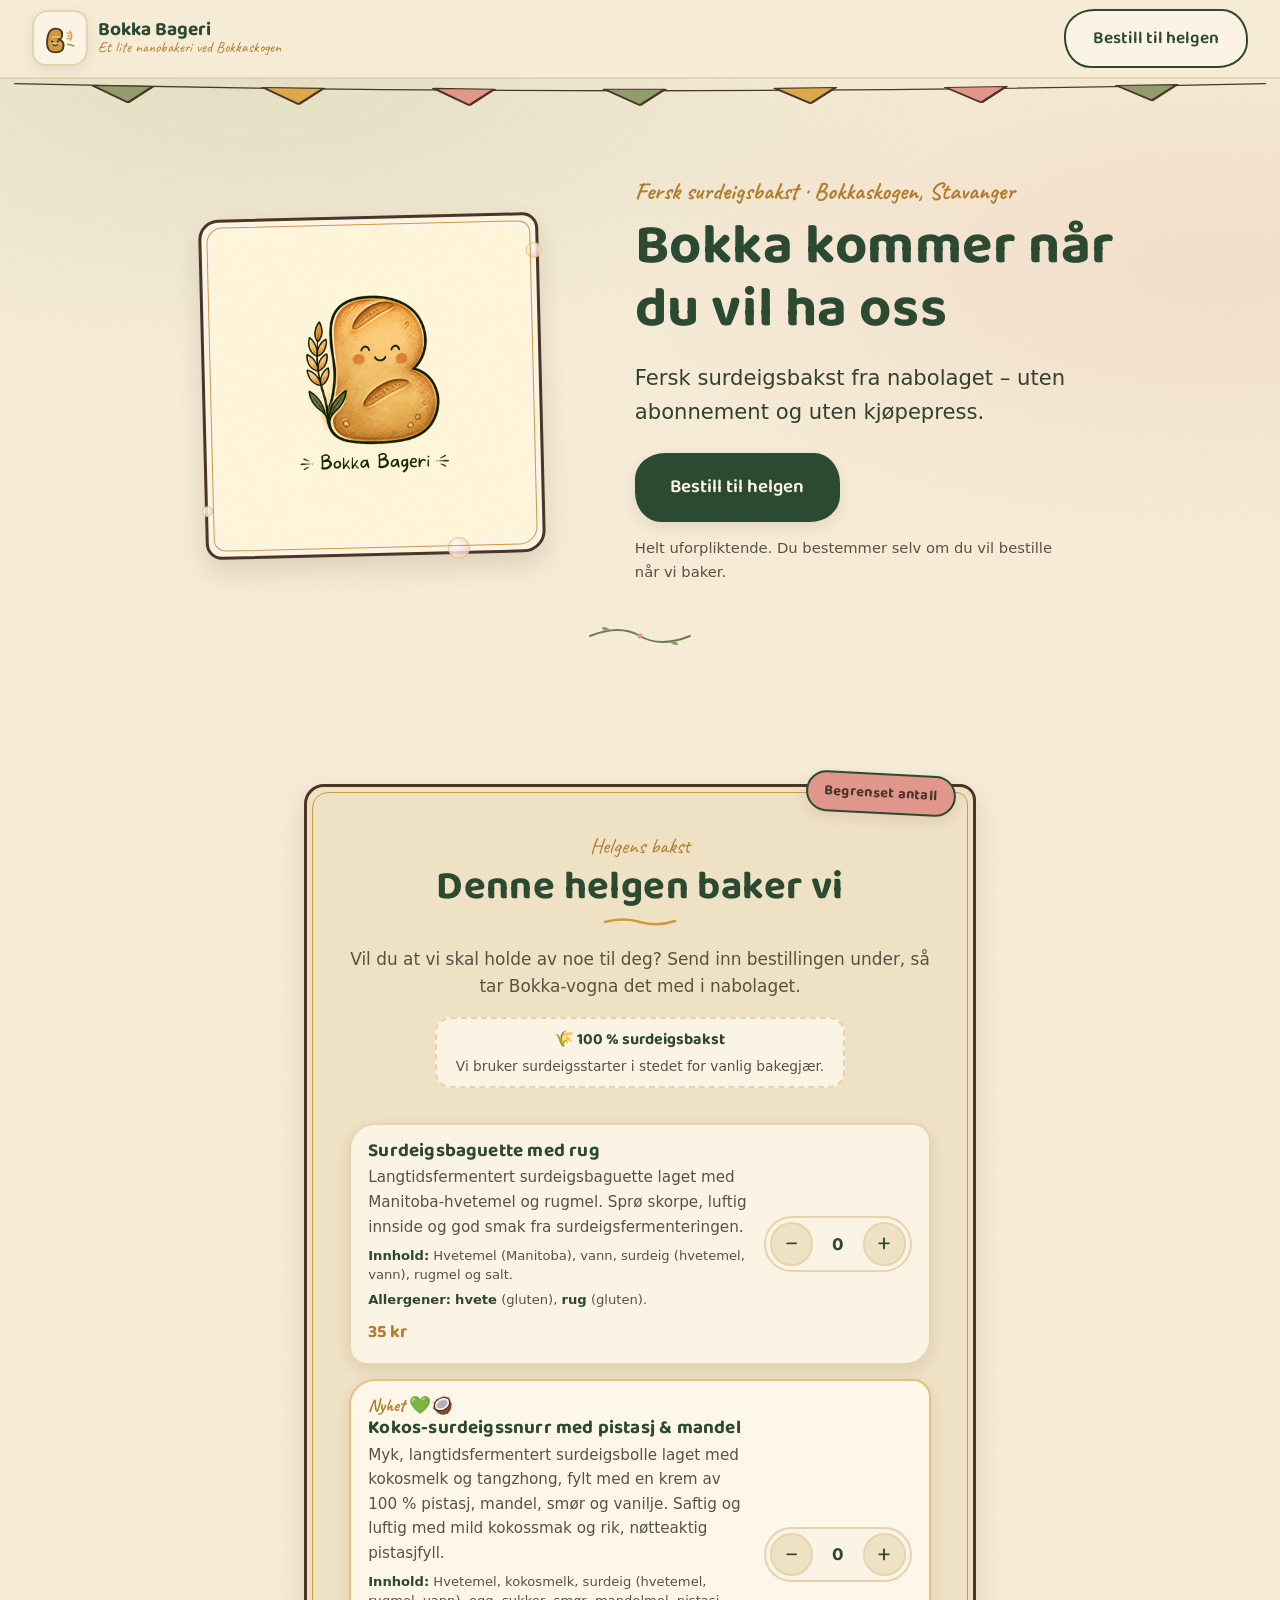
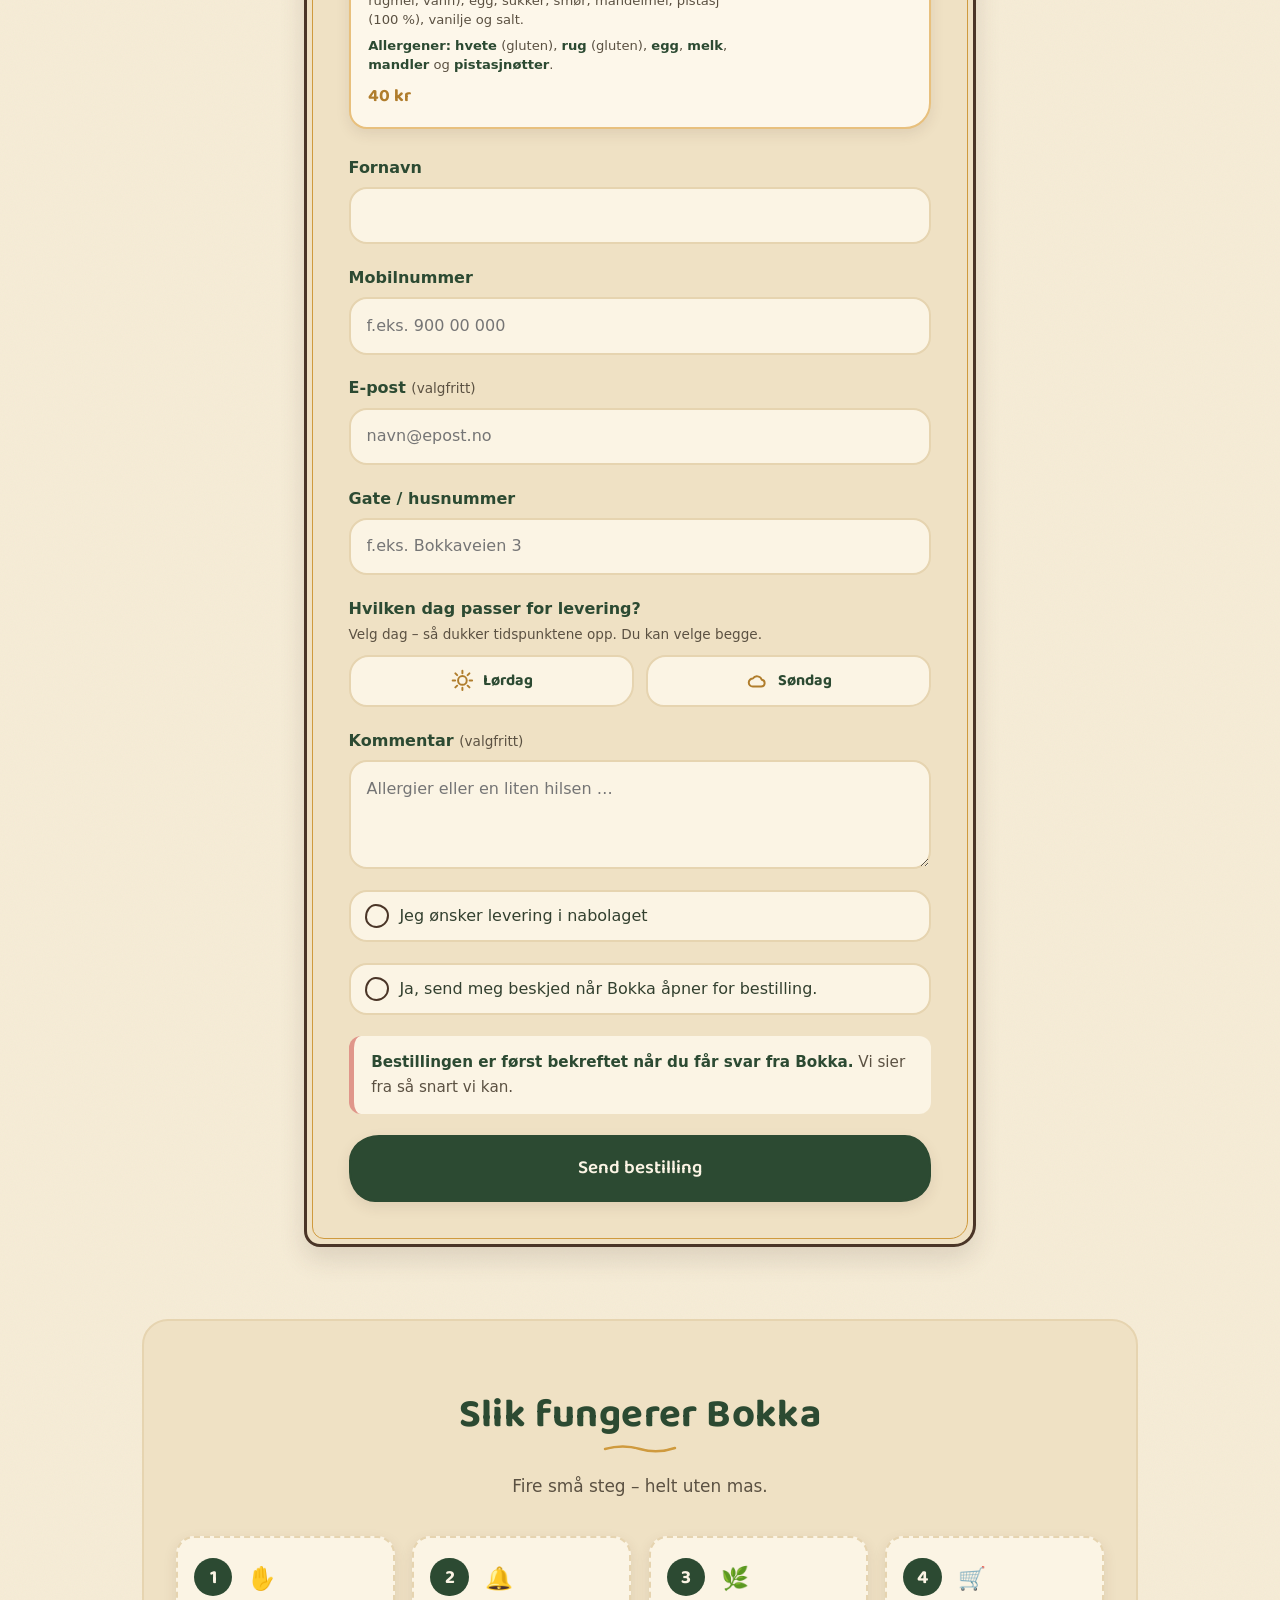
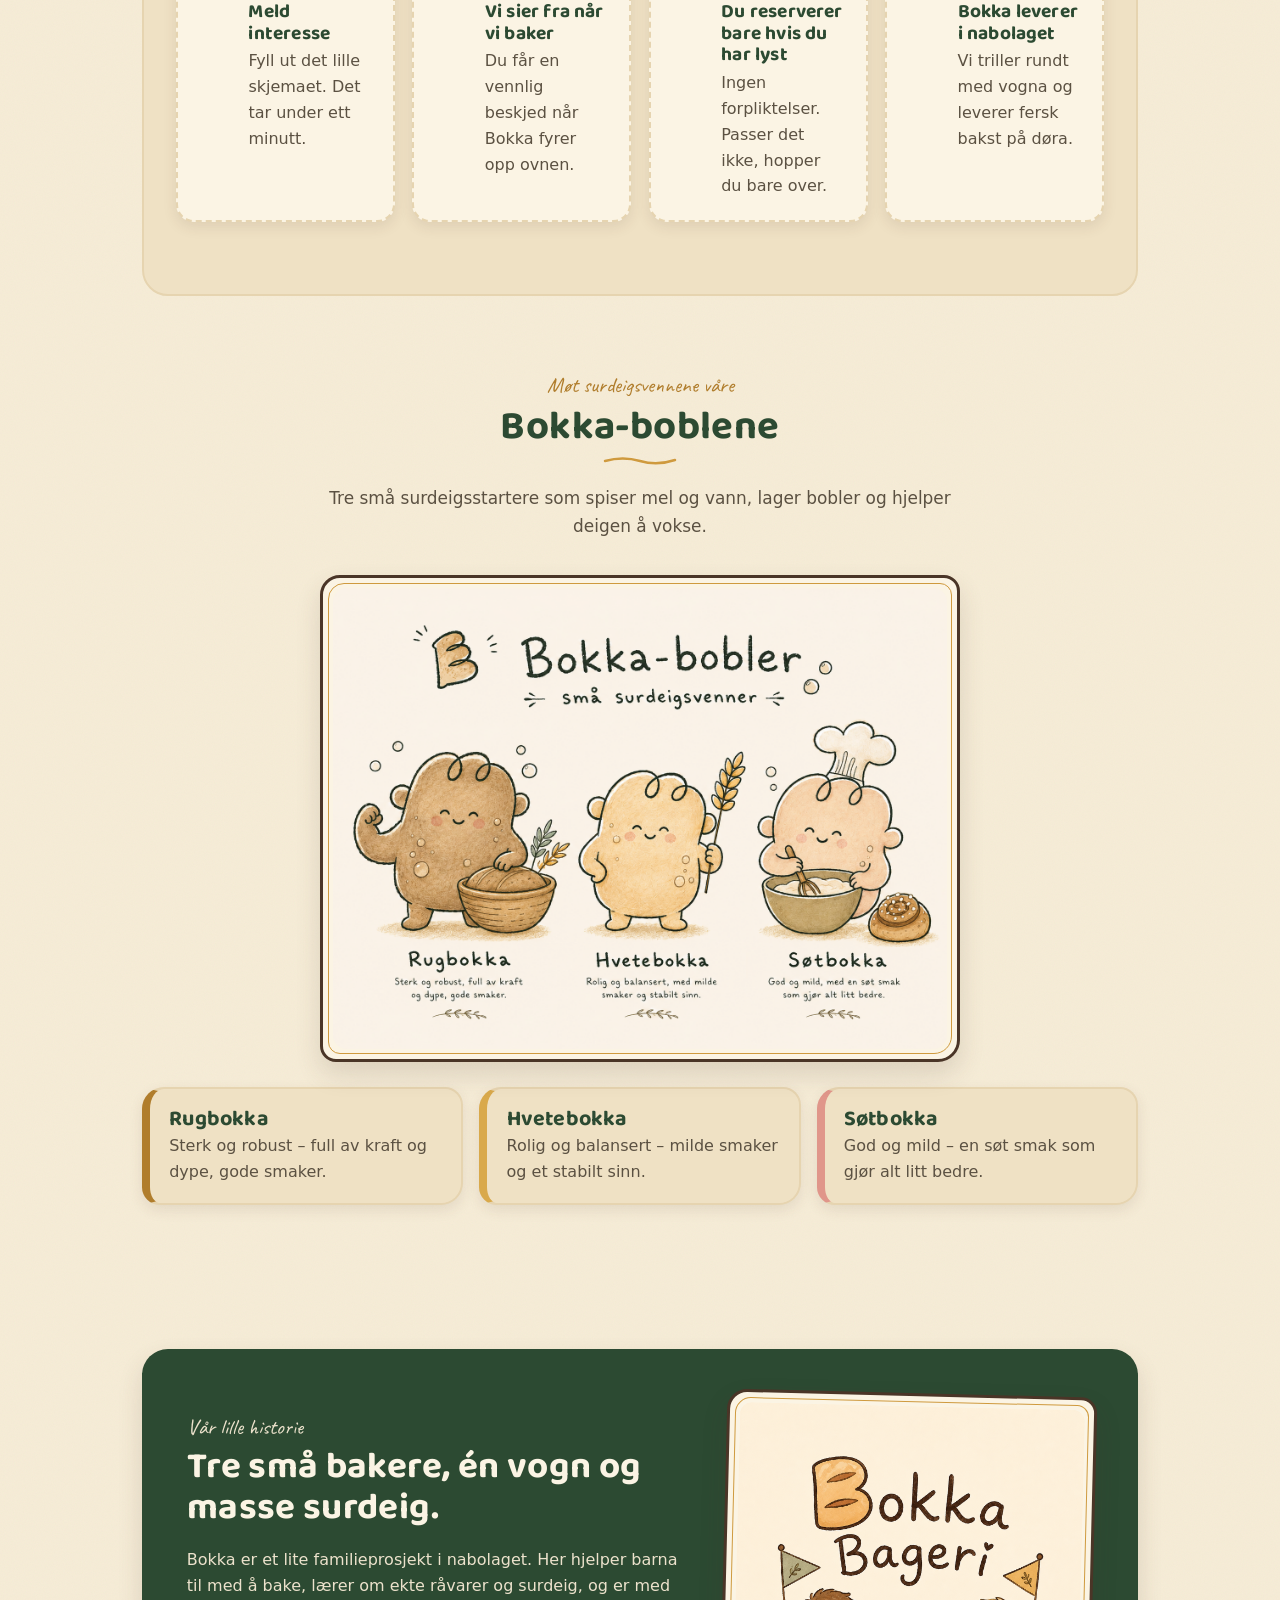
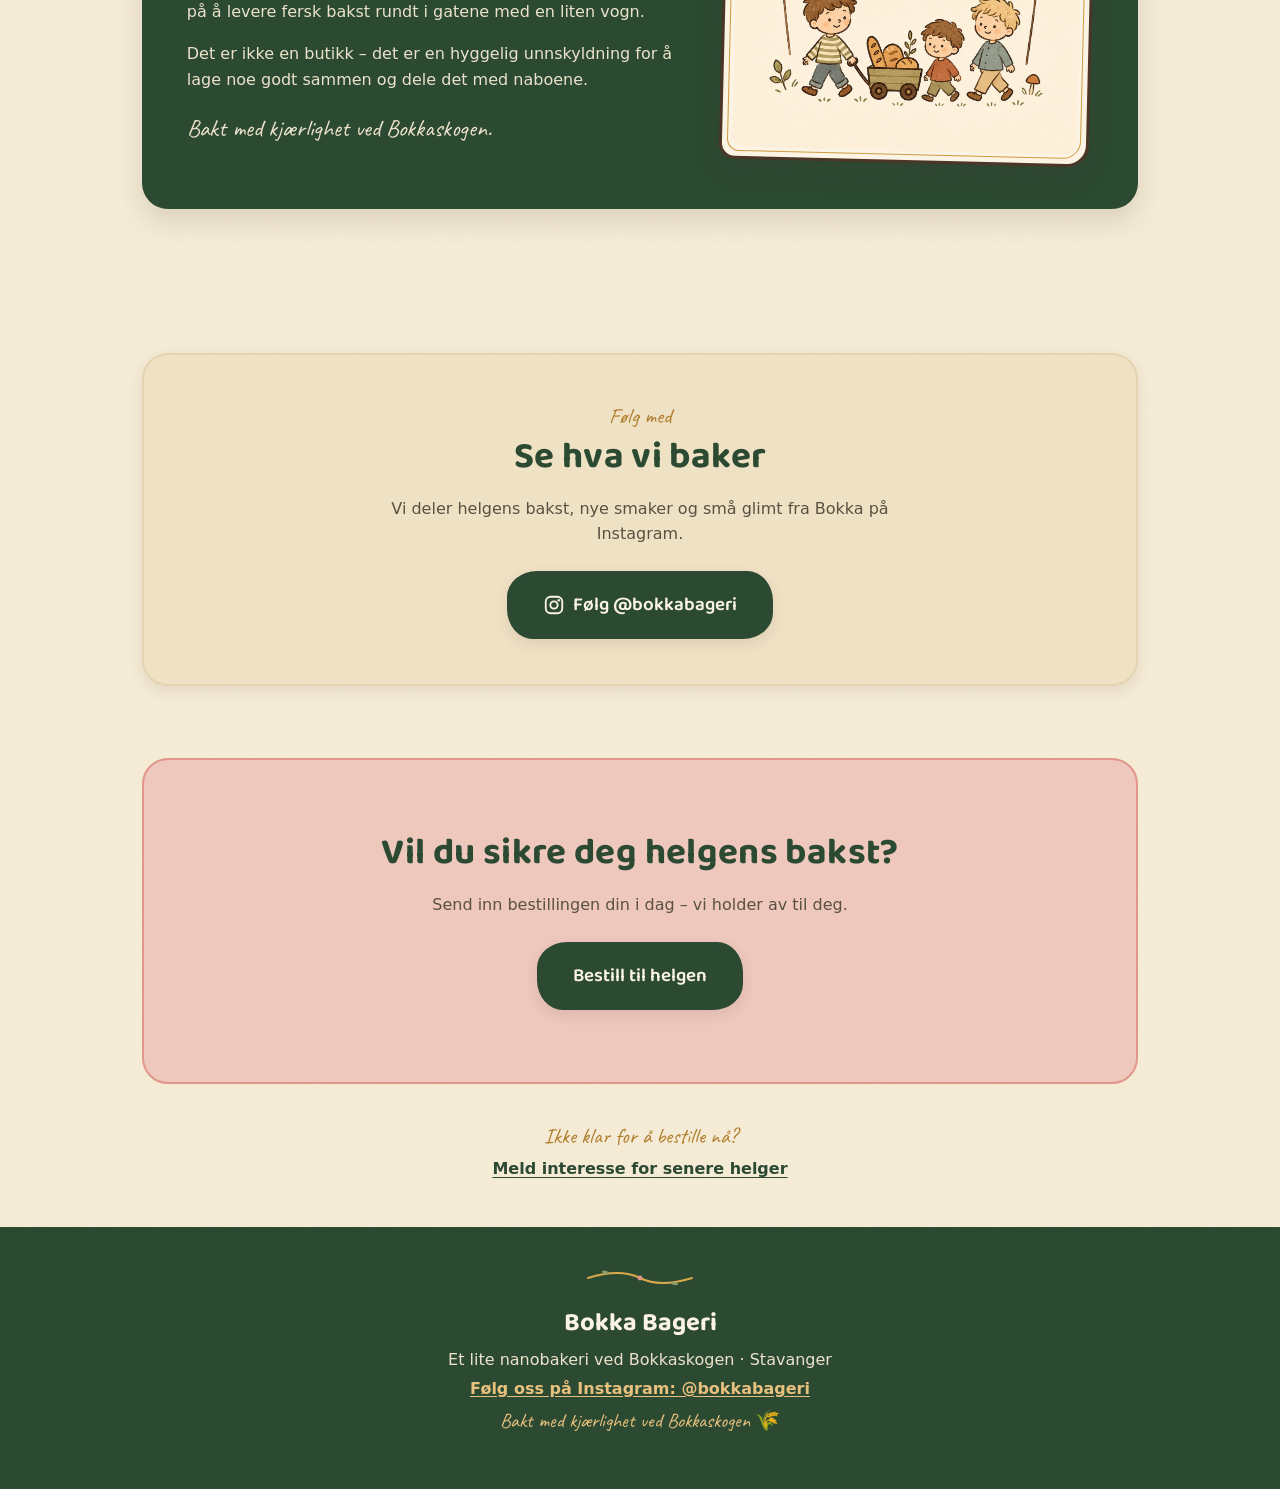
==== commit 1f1c9964: "Bakehelg 17.-18. okt: åpner bestilling med surdeigsbaguette og kokos-surdeigssnurr med pistasj Co-au" ====
--- a/index.html
+++ b/index.html
@@ -26,7 +26,7 @@
   <link rel="preconnect" href="https://fonts.googleapis.com" />
   <link rel="preconnect" href="https://fonts.gstatic.com" crossorigin />
   <link href="https://fonts.googleapis.com/css2?family=Baloo+2:wght@500;600;700&family=Caveat:wght@600;700&display=swap" rel="stylesheet" />
-  <link rel="stylesheet" href="styles.css?v=17" />
+  <link rel="stylesheet" href="styles.css?v=19" />
   <link rel="icon" type="image/png" href="assets/images/branding/9.png" />
   <link rel="apple-touch-icon" href="assets/images/branding/9.png" />
 </head>
@@ -57,7 +57,7 @@
         <span class="brand__descriptor">Et lite nanobakeri ved Bokkaskogen</span>
       </span>
     </a>
-    <a class="btn btn--ghost header__cta" href="#avstemning">Stem på bakst</a>
+    <a class="btn btn--ghost header__cta" href="#helgens-bestilling">Bestill til helgen</a>
   </header>
 
   <main id="hovedinnhold">
@@ -92,7 +92,7 @@
           <p class="hero__eyebrow">Fersk surdeigsbakst · Bokkaskogen, Stavanger</p>
           <h1 id="hero-tittel">Bokka kommer når du vil ha oss</h1>
           <p class="hero__lead">Fersk surdeigsbakst fra nabolaget – uten abonnement og uten kjøpepress.</p>
-          <a class="btn btn--primary btn--big" href="#avstemning">Stem på neste bakst</a>
+          <a class="btn btn--primary btn--big" href="#helgens-bestilling">Bestill til helgen</a>
           <p class="hero__reassure">Helt uforpliktende. Du bestemmer selv om du vil bestille når vi baker.</p>
         </div>
       </div>
@@ -107,7 +107,7 @@
     <!-- ============ POLL (pause-helg) ============
          Når vi selger igjen: legg `hidden` på denne, fjern `hidden` fra #helgens-bestilling og
          interesse-teaseren, og sett header-/hero-/final-CTA tilbake til #helgens-bestilling. -->
-    <section class="section weekend-order" id="avstemning" aria-labelledby="poll-tittel">
+    <section class="section weekend-order" id="avstemning" aria-labelledby="poll-tittel" hidden>
       <div class="order-wrap frame">
         <div class="section__head">
           <p class="eyebrow-hand">Denne helgen</p>
@@ -117,7 +117,7 @@
 
         <ul class="poll-grid" role="list">
           <li><button type="button" class="poll-option" data-vote="Bokka-brød med frø" data-yum="frøbrød" aria-pressed="false">
-            <svg class="poll-option__icon" viewBox="0 0 64 64" aria-hidden="true" focusable="false">
+            <svg class="poll-option__icon" viewBox="4 14.5 56 42" aria-hidden="true" focusable="false">
               <path d="M9 45c0-14 10-24 23-24s23 10 23 24c0 3-2 5-5 5H14c-3 0-5-2-5-5z" fill="var(--bread)"/>
               <g class="ic-flat">
                 <ellipse cx="21" cy="32" rx="1.4" ry="2.5" transform="rotate(-35 21 32)" fill="var(--cream)"/>
@@ -135,7 +135,7 @@
             <span class="poll-option__hint">chia, linfrø, solsikke</span>
           </button></li>
           <li><button type="button" class="poll-option" data-vote="Rundstykker" data-yum="rundstykker" aria-pressed="false">
-            <svg class="poll-option__icon" viewBox="0 0 64 64" aria-hidden="true" focusable="false">
+            <svg class="poll-option__icon" viewBox="3 19.25 58 43.5" aria-hidden="true" focusable="false">
               <ellipse cx="15" cy="40" rx="10" ry="8" fill="var(--bread)"/>
               <ellipse cx="49" cy="40" rx="10" ry="8" fill="var(--bread)"/>
               <ellipse cx="32" cy="38" rx="11" ry="9.5" fill="var(--bread)"/>
@@ -148,7 +148,7 @@
             <span>Rundstykker</span>
           </button></li>
           <li><button type="button" class="poll-option" data-vote="Baguette" data-yum="baguetter" aria-pressed="false">
-            <svg class="poll-option__icon" viewBox="0 0 64 64" aria-hidden="true" focusable="false">
+            <svg class="poll-option__icon" viewBox="4 11 56 42" aria-hidden="true" focusable="false">
               <g transform="rotate(-35 32 32)">
                 <ellipse cx="32" cy="32" rx="27" ry="8.5" fill="var(--bread)"/>
                 <path class="ic-line" d="M11 29l5 6M19 28l5 7M40 28l5 7M48 29l4 5" stroke="var(--bread-light)" stroke-width="2.2"/>
@@ -159,7 +159,7 @@
             <span>Baguette</span>
           </button></li>
           <li><button type="button" class="poll-option" data-vote="Kanelboller" data-yum="kanelboller" aria-pressed="false">
-            <svg class="poll-option__icon" viewBox="0 0 64 64" aria-hidden="true" focusable="false">
+            <svg class="poll-option__icon" viewBox="6 13 56 42" aria-hidden="true" focusable="false">
               <circle cx="34" cy="34" r="19" fill="var(--bread)"/>
               <path class="ic-line" d="M32 34a3 3 0 0 1 6 0a6 6 0 0 1-12 0a9 9 0 0 1 18 0a12 12 0 0 1-24 0a15 15 0 0 1 30 0" stroke="var(--bread-deep)" stroke-width="2.6"/>
               <g class="ic-flat" fill="var(--cream)">
@@ -169,7 +169,7 @@
             <span>Kanelboller</span>
           </button></li>
           <li><button type="button" class="poll-option" data-vote="Surdeigsgranola" data-yum="surdeigsgranola" aria-pressed="false">
-            <svg class="poll-option__icon" viewBox="0 0 64 64" aria-hidden="true" focusable="false">
+            <svg class="poll-option__icon" viewBox="4 17 56 42" aria-hidden="true" focusable="false">
               <path d="M10 33c1-8 10-12 22-12s21 4 22 12z" fill="var(--cream)"/>
               <g stroke-width="1.2">
                 <circle cx="19" cy="29" r="2.6" fill="var(--bread-deep)"/><circle cx="25" cy="25.5" r="2.4" fill="var(--bread)"/>
@@ -184,7 +184,7 @@
             <span>Surdeigs&shy;granola</span>
           </button></li>
           <li><button type="button" class="poll-option" data-vote="Surdeigscookies med mørk sjokolade" data-yum="surdeigscookies med mørk sjokolade" aria-pressed="false">
-            <svg class="poll-option__icon" viewBox="0 0 64 64" aria-hidden="true" focusable="false">
+            <svg class="poll-option__icon" viewBox="0.65 9.5 62.7 47" aria-hidden="true" focusable="false">
               <circle cx="42" cy="25" r="13" fill="var(--bread-light)"/>
               <g class="ic-flat" fill="var(--brown-ink)">
                 <circle cx="39" cy="19" r="1.8"/><circle cx="47" cy="18" r="1.6"/><circle cx="50" cy="27" r="1.8"/>
@@ -211,7 +211,7 @@
     </section>
 
     <!-- ============ WEEKEND ORDER ============ -->
-    <section class="section weekend-order" id="helgens-bestilling" aria-labelledby="bestilling-tittel" hidden>
+    <section class="section weekend-order" id="helgens-bestilling" aria-labelledby="bestilling-tittel">
       <div class="order-wrap frame">
         <span class="order__badge" role="text">Begrenset antall</span>
 
@@ -232,7 +232,7 @@
           <input type="hidden" name="_subject" value="Bokka – Helgens bestilling" />
           <input type="hidden" name="form_type" value="weekend_order" />
           <!-- 👇 BYTT for hver bakehelg (må matche ACTIVE_WEEKEND i Apps Script) -->
-          <input type="hidden" name="bakehelg" value="2026-09-26_27" />
+          <input type="hidden" name="bakehelg" value="2026-10-17_18" />
           <input type="hidden" name="bestilling" value="" />
           <!-- Honeypot: invisible to people, bots tend to fill it. Must stay empty. -->
           <div class="hp" aria-hidden="true">
@@ -260,7 +260,7 @@
               </div>
             </li>
 
-            <li class="order-card order-card--signature">
+            <li class="order-card order-card--signature" hidden>
               <div class="order-card__info">
                 <p class="order-card__tag">Husets surdeigsbrød</p>
                 <h3>Bokka-brød</h3>
@@ -280,22 +280,44 @@
 
             <li class="order-card">
               <div class="order-card__info">
-                <h3>Baguette</h3>
-                <p class="order-card__desc">Sprø surdeigsbaguette med luftig, seig krumme – bakt på hvetemel, vann, surdeigsstarter og salt.</p>
+                <h3>Surdeigsbaguette med rug</h3>
+                <p class="order-card__desc">Langtidsfermentert surdeigsbaguette laget med Manitoba-hvetemel og rugmel. Sprø skorpe, luftig innside og god smak fra surdeigsfermenteringen.</p>
+                <p class="order-card__facts"><strong>Innhold:</strong> Hvetemel (Manitoba), vann, surdeig (hvetemel, vann), rugmel og salt.</p>
+                <p class="order-card__facts"><strong>Allergener:</strong> <strong>hvete</strong> (gluten), <strong>rug</strong> (gluten).</p>
                 <!-- 👇 REDIGER PRIS: bytt bare tallet inne i .order-card__amount -->
                 <p class="order-card__price"><span class="order-card__amount">35</span> kr</p>
                 <p class="order-card__stock" data-stock hidden></p>
               </div>
               <div class="qty" data-qty>
-                <button type="button" class="qty__btn" data-qty-dec aria-label="Færre Baguette">−</button>
+                <button type="button" class="qty__btn" data-qty-dec aria-label="Færre Surdeigsbaguette med rug">−</button>
                 <input class="qty__input" type="number" inputmode="numeric" pattern="[0-9]*"
-                       name="antall_baguette" data-product="Baguette"
-                       value="0" min="0" max="10" step="1" aria-label="Antall Baguette" />
-                <button type="button" class="qty__btn" data-qty-inc aria-label="Flere Baguette">+</button>
+                       name="antall_baguette" data-product="Surdeigsbaguette med rug"
+                       value="0" min="0" max="10" step="1" aria-label="Antall Surdeigsbaguette med rug" />
+                <button type="button" class="qty__btn" data-qty-inc aria-label="Flere Surdeigsbaguette med rug">+</button>
               </div>
             </li>
 
-            <li class="order-card">
+            <li class="order-card order-card--signature">
+              <div class="order-card__info">
+                <p class="order-card__tag">Nyhet 💚🥥</p>
+                <h3>Kokos-surdeigssnurr med pistasj &amp; mandel</h3>
+                <p class="order-card__desc">Myk, langtidsfermentert surdeigsbolle laget med kokosmelk og tangzhong, fylt med en krem av 100 % pistasj, mandel, smør og vanilje. Saftig og luftig med mild kokossmak og rik, nøtteaktig pistasjfyll.</p>
+                <p class="order-card__facts"><strong>Innhold:</strong> Hvetemel, kokosmelk, surdeig (hvetemel, rugmel, vann), egg, sukker, smør, mandelmel, pistasj (100 %), vanilje og salt.</p>
+                <p class="order-card__facts"><strong>Allergener:</strong> <strong>hvete</strong> (gluten), <strong>rug</strong> (gluten), <strong>egg</strong>, <strong>melk</strong>, <strong>mandler</strong> og <strong>pistasjnøtter</strong>.</p>
+                <!-- 👇 REDIGER PRIS: bytt bare tallet inne i .order-card__amount -->
+                <p class="order-card__price"><span class="order-card__amount">40</span> kr</p>
+                <p class="order-card__stock" data-stock hidden></p>
+              </div>
+              <div class="qty" data-qty>
+                <button type="button" class="qty__btn" data-qty-dec aria-label="Færre Kokos-surdeigssnurr">−</button>
+                <input class="qty__input" type="number" inputmode="numeric" pattern="[0-9]*"
+                       name="antall_kokos_pistasj_snurr" data-product="Kokos-surdeigssnurr med pistasj &amp; mandel"
+                       value="0" min="0" max="10" step="1" aria-label="Antall Kokos-surdeigssnurr med pistasj og mandel" />
+                <button type="button" class="qty__btn" data-qty-inc aria-label="Flere Kokos-surdeigssnurr">+</button>
+              </div>
+            </li>
+
+            <li class="order-card" hidden>
               <div class="order-card__info">
                 <h3>Fougasse med urter</h3>
                 <p class="order-card__desc">Stort provençalsk flatbrød på surdeig (ca. 700–800 g) med friske urter og olivenolje. Vil du ha den glasert med hvitløk og parmesan? Skriv det i kommentarfeltet.</p>
@@ -578,15 +600,15 @@
       </div>
     </section>
 
-    <!-- ============ FINAL CTA (pause-helg: → interesse.html) ============ -->
+    <!-- ============ FINAL CTA (primary: helgens bestilling) ============ -->
     <section class="section final-cta" aria-labelledby="final-tittel">
-      <h2 id="final-tittel">Vil du vite når Bokka baker igjen?</h2>
-      <p>Meld uforpliktende interesse, så sier vi fra før neste bakehelg.</p>
-      <a class="btn btn--primary btn--big" href="interesse.html">Meld interesse</a>
+      <h2 id="final-tittel">Vil du sikre deg helgens bakst?</h2>
+      <p>Send inn bestillingen din i dag – vi holder av til deg.</p>
+      <a class="btn btn--primary btn--big" href="#helgens-bestilling">Bestill til helgen</a>
     </section>
 
     <!-- ============ INTEREST TEASER (low-key → interesse.html) ============ -->
-    <section class="section interesse-teaser" aria-labelledby="interesse-teaser-tittel" hidden>
+    <section class="section interesse-teaser" aria-labelledby="interesse-teaser-tittel">
       <p class="interesse-teaser__q" id="interesse-teaser-tittel">Ikke klar for å bestille nå?</p>
       <p class="interesse-teaser__text"><a class="interesse-teaser__link" href="interesse.html">Meld interesse for senere helger</a></p>
     </section>
--- a/styles.css
+++ b/styles.css
@@ -707,6 +707,8 @@
 .order-card__info { flex: 1 1 12rem; min-width: 0; }
 .order-card__info h3 { font-size: 1.18rem; margin: 0 0 0.2rem; }
 .order-card__desc { margin: 0; color: var(--ink-soft); font-size: 0.95rem; }
+.order-card__facts { margin: 0.4rem 0 0; color: var(--ink-soft); font-size: 0.82rem; line-height: 1.45; }
+.order-card__facts strong { color: var(--forest); }
 .order-card__price {
   margin: 0.55rem 0 0;
   font-family: var(--font-display);
@@ -803,8 +805,8 @@
   color: var(--ink-soft);
 }
 .poll-option__icon {
-  width: 3.1rem;
-  height: 3.1rem;
+  width: 4.4rem;
+  height: 3.3rem;
   margin-bottom: 0.2rem;
   stroke: var(--brown-ink);
   stroke-width: 2.4;
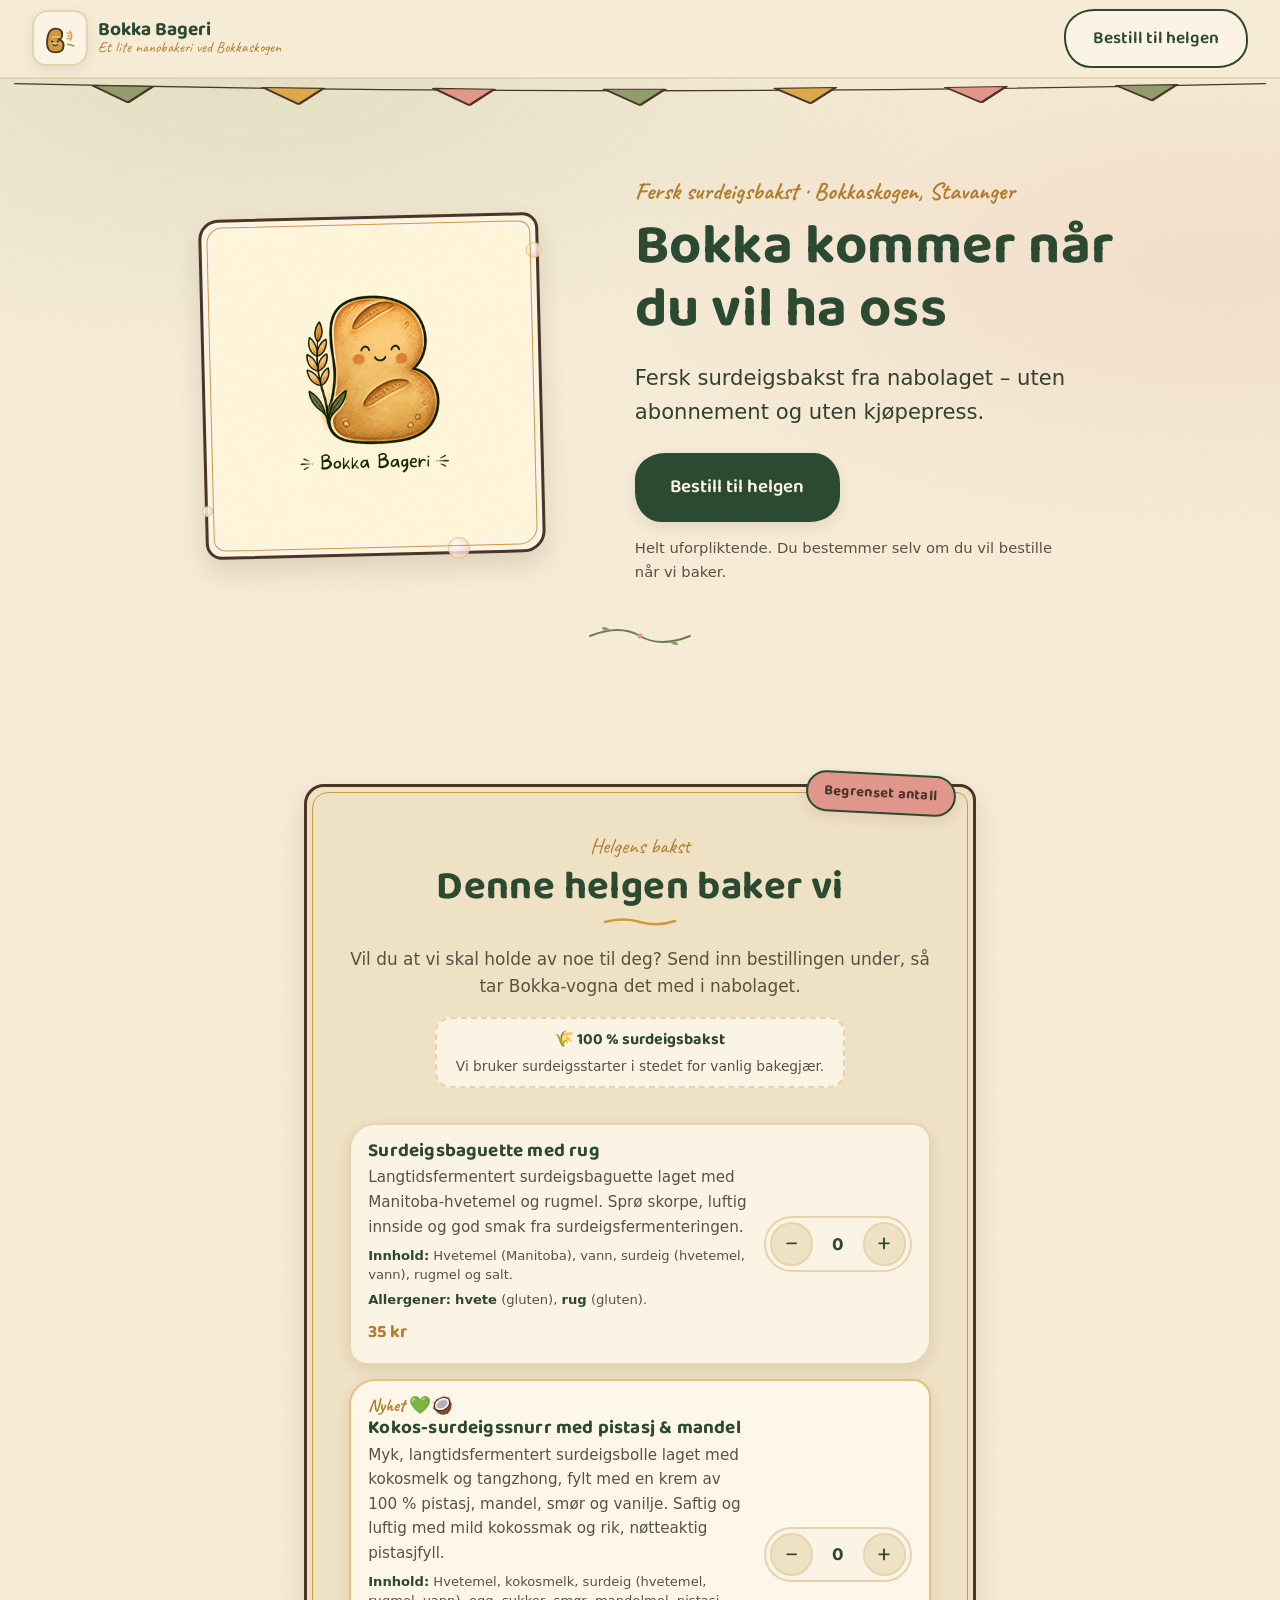
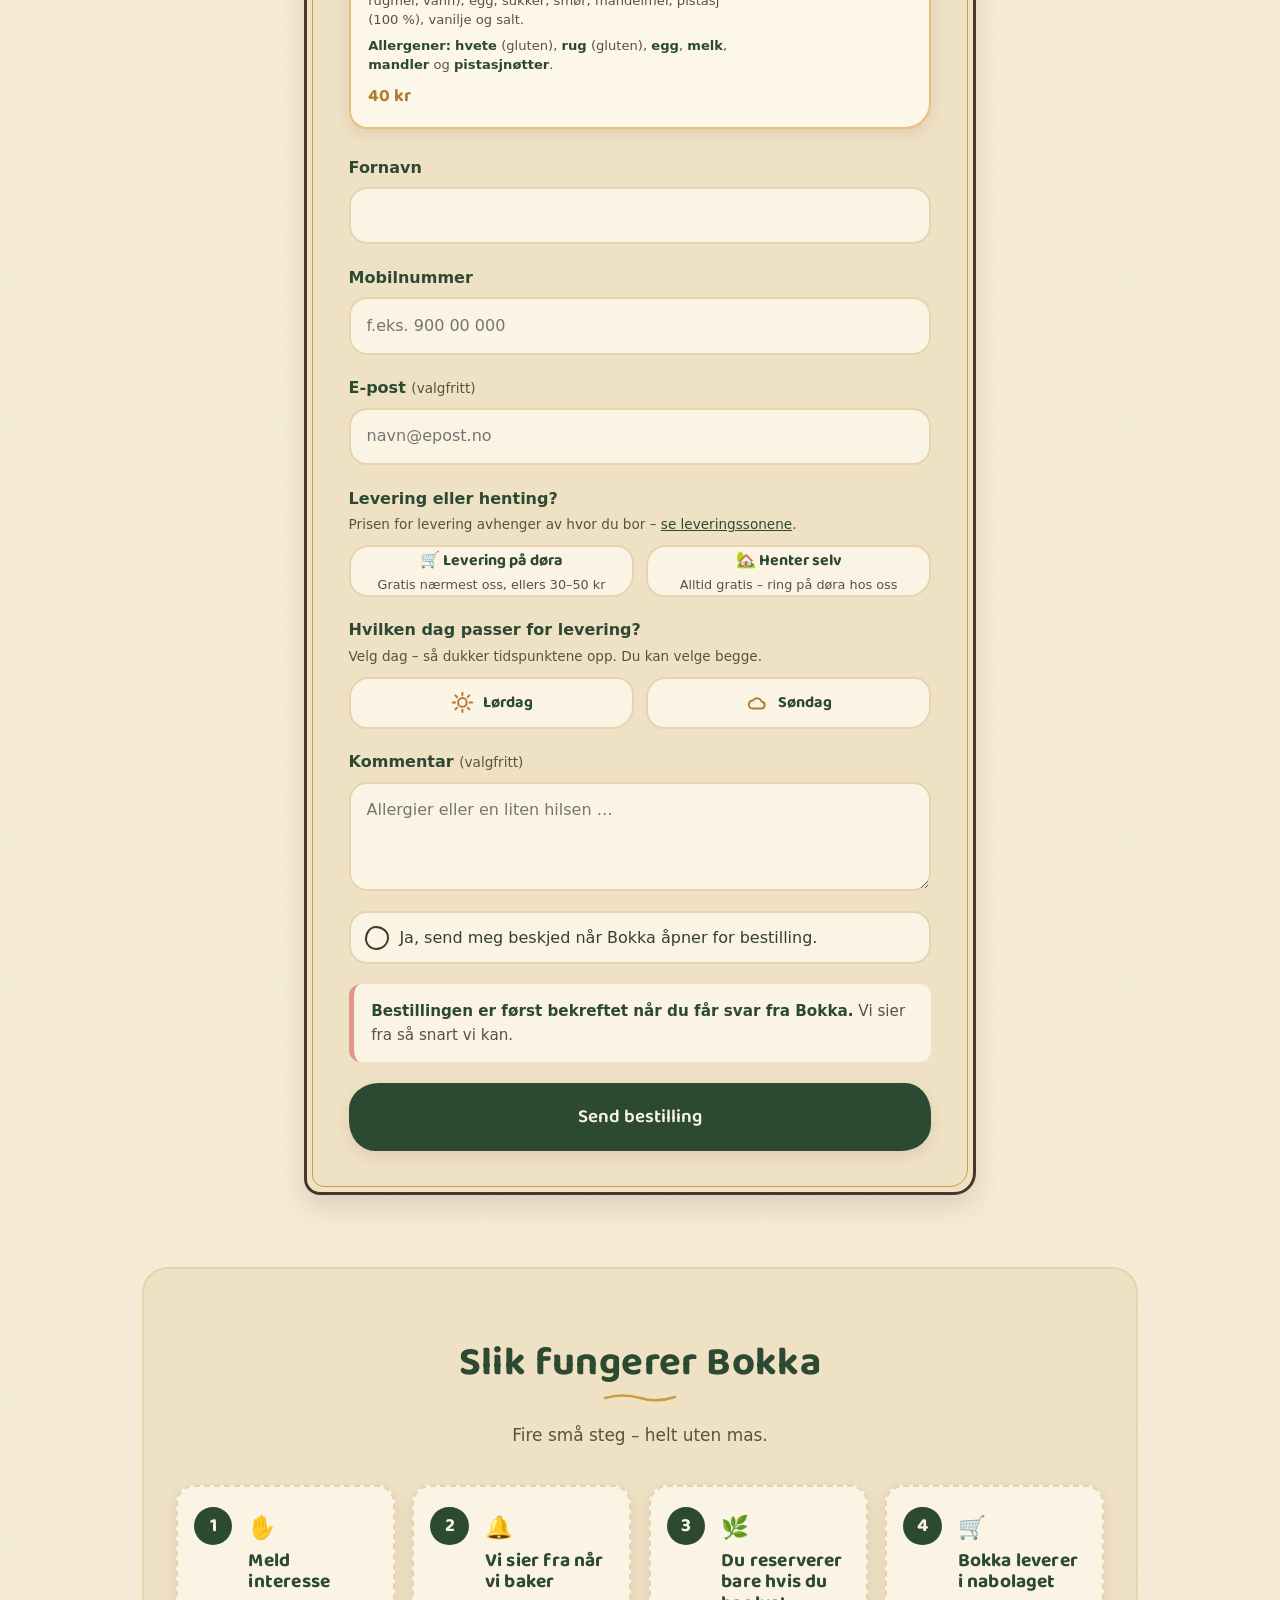
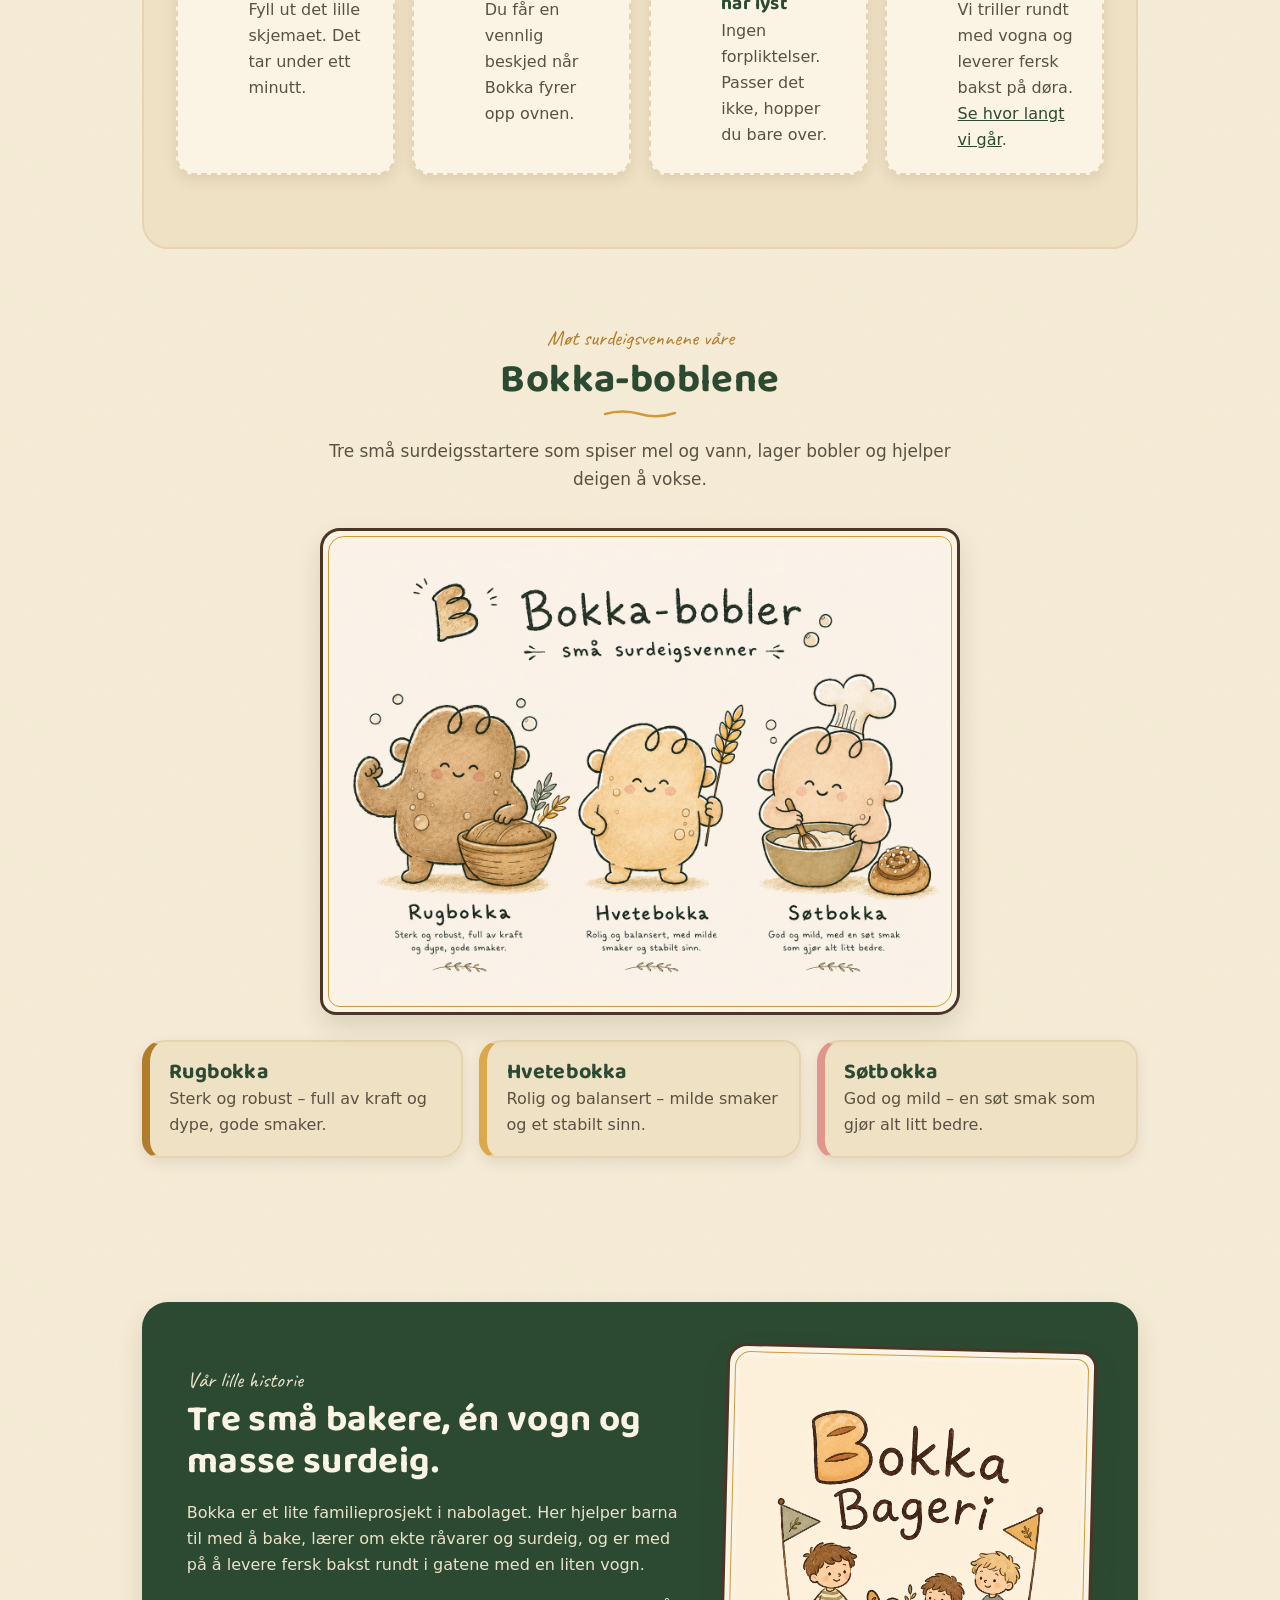
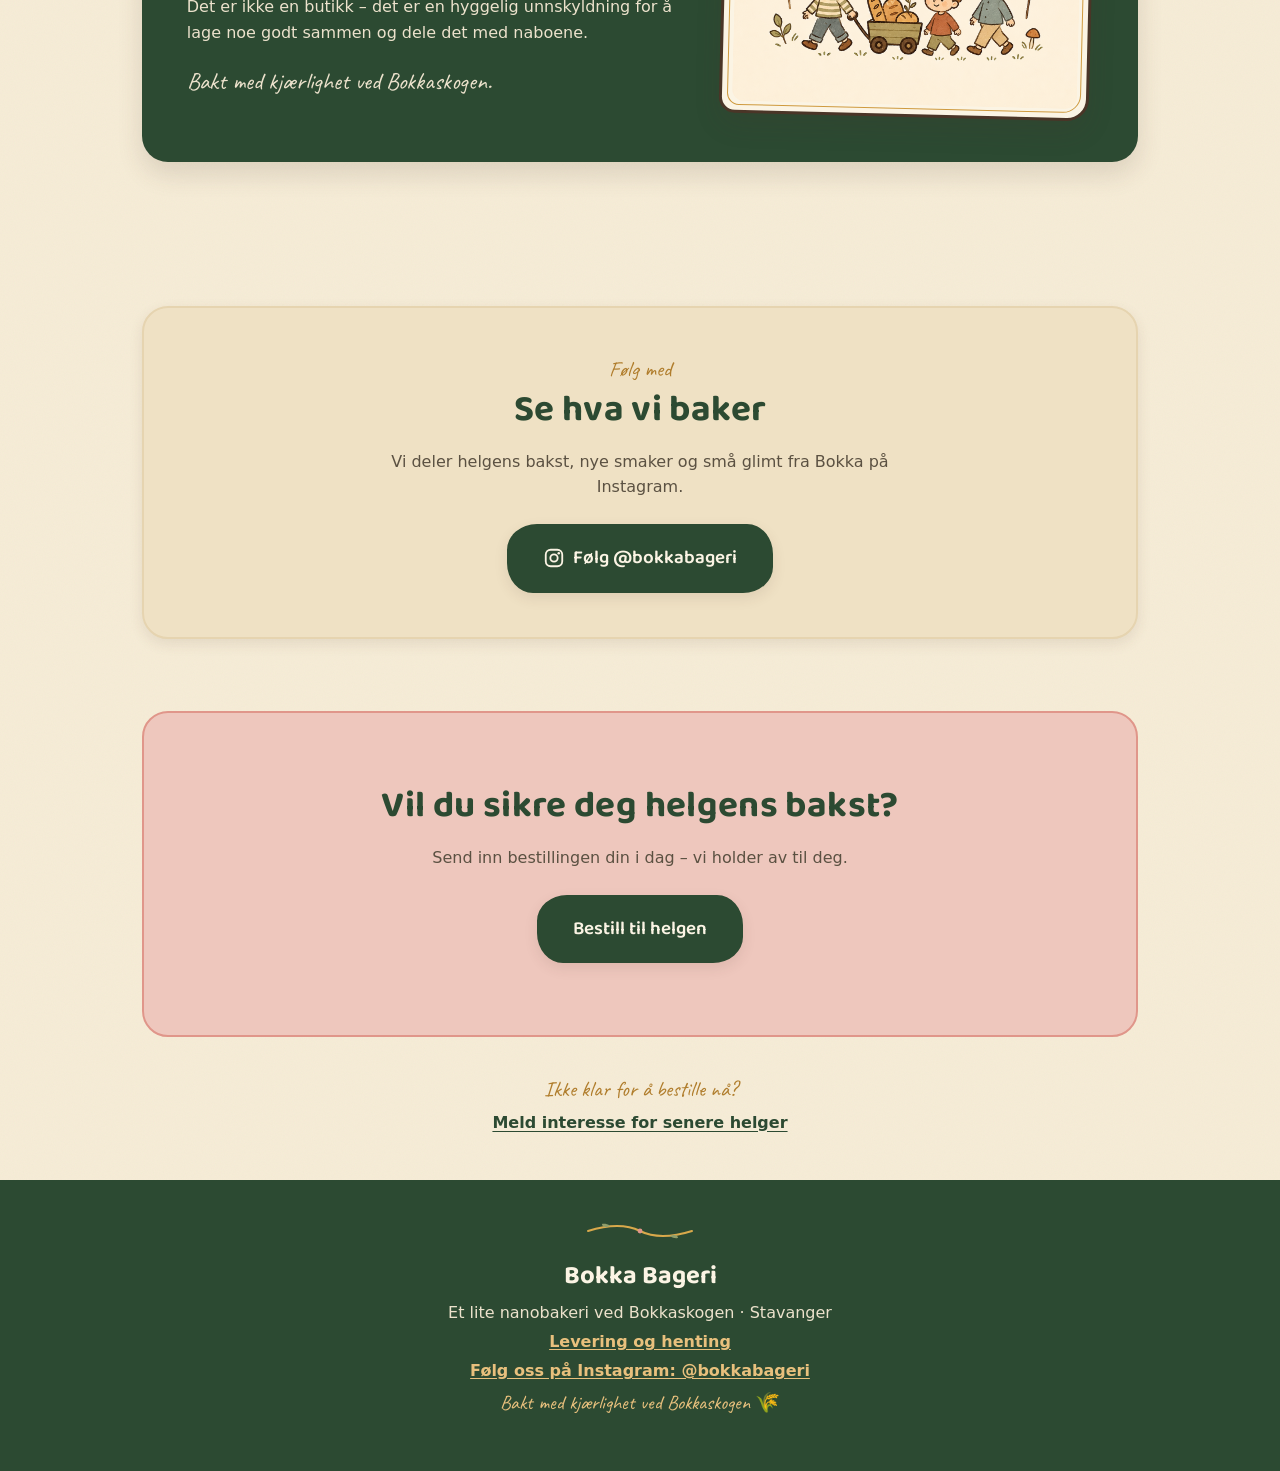
==== commit 5053e2a2: "Leveringssoner og henting: kart-side, valg i bestillingsskjemaet Ny levering.html med soner (0,5/1/1" ====
--- a/index.html
+++ b/index.html
@@ -26,7 +26,7 @@
   <link rel="preconnect" href="https://fonts.googleapis.com" />
   <link rel="preconnect" href="https://fonts.gstatic.com" crossorigin />
   <link href="https://fonts.googleapis.com/css2?family=Baloo+2:wght@500;600;700&family=Caveat:wght@600;700&display=swap" rel="stylesheet" />
-  <link rel="stylesheet" href="styles.css?v=19" />
+  <link rel="stylesheet" href="styles.css?v=20" />
   <link rel="icon" type="image/png" href="assets/images/branding/9.png" />
   <link rel="apple-touch-icon" href="assets/images/branding/9.png" />
 </head>
@@ -390,14 +390,35 @@
             <p class="field__error" id="order-epost-error" hidden>Sjekk at e-postadressen er riktig.</p>
           </div>
 
-          <div class="field">
+          <fieldset class="field field--group" id="order-levering-group">
+            <legend>Levering eller henting?</legend>
+            <p class="field__hint">Prisen for levering avhenger av hvor du bor – <a href="levering.html">se leveringssonene</a>.</p>
+            <div class="checks checks--days">
+              <label class="check check--day check--choice">
+                <input type="radio" name="levering" value="Ja, ønsker levering i nabolaget" />
+                <span>🛒 Levering på døra</span>
+                <span class="check__sub">Gratis nærmest oss, ellers 30–50 kr</span>
+              </label>
+              <label class="check check--day check--choice">
+                <input type="radio" name="levering" value="Henter selv" />
+                <span>🏡 Henter selv</span>
+                <span class="check__sub">Alltid gratis – ring på døra hos oss</span>
+              </label>
+            </div>
+            <p class="field__error" id="order-levering-error" hidden>Velg om du vil ha levering eller hente selv.</p>
+          </fieldset>
+
+          <div class="field" id="order-adresse-field" hidden>
             <label for="order-adresse">Gate / husnummer</label>
-            <input type="text" id="order-adresse" name="adresse" autocomplete="street-address" required aria-required="true" placeholder="f.eks. Bokkaveien 3" />
+            <input type="text" id="order-adresse" name="adresse" autocomplete="street-address" aria-required="true" placeholder="f.eks. Bokkaveien 3" disabled />
+            <p class="field__hint">Vi bruker adressen til å finne leveringssonen din.</p>
             <p class="field__error" id="order-adresse-error" hidden>Vi trenger gate og husnummer for å levere til deg.</p>
           </div>
 
+          <p class="pickup-note" id="order-pickup-note" hidden>Vi sender adressen vår og når bestillingen er klar, sammen med bekreftelsen. Bokka-skapet kommer snart – til da ringer du bare på døra 🧡</p>
+
           <fieldset class="field field--group">
-            <legend>Hvilken dag passer for levering?</legend>
+            <legend id="order-day-legend">Hvilken dag passer for levering?</legend>
             <p class="field__hint">Velg dag – så dukker tidspunktene opp. Du kan velge begge.</p>
             <div class="checks checks--days">
               <label class="check check--day">
@@ -472,11 +493,6 @@
             <label for="order-kommentar">Kommentar <span class="field__optional">(valgfritt)</span></label>
             <textarea id="order-kommentar" name="kommentar" rows="3" placeholder="Allergier eller en liten hilsen …"></textarea>
           </div>
-
-          <label class="check check--solo">
-            <input type="checkbox" name="levering" value="Ja, ønsker levering i nabolaget" />
-            <span>Jeg ønsker levering i nabolaget</span>
-          </label>
 
           <label class="check check--solo">
             <input type="checkbox" name="nyhetsvarsel" value="Ja" />
@@ -530,7 +546,7 @@
           <span class="step__num" aria-hidden="true">4</span>
           <span class="step__icon" aria-hidden="true">🛒</span>
           <h3>Bokka leverer i nabolaget</h3>
-          <p>Vi triller rundt med vogna og leverer fersk bakst på døra.</p>
+          <p>Vi triller rundt med vogna og leverer fersk bakst på døra. <a href="levering.html">Se hvor langt vi går</a>.</p>
         </li>
       </ol>
     </section>
@@ -623,10 +639,11 @@
     </svg>
     <p class="site-footer__brand">Bokka Bageri</p>
     <p>Et lite nanobakeri ved Bokkaskogen · Stavanger</p>
+    <p><a class="site-footer__link" href="levering.html">Levering og henting</a></p>
     <p class="site-footer__social"><a class="site-footer__link" href="https://instagram.com/bokkabageri" target="_blank" rel="noopener noreferrer">Følg oss på Instagram: @bokkabageri</a></p>
     <p class="site-footer__tagline">Bakt med kjærlighet ved Bokkaskogen 🌾</p>
   </footer>
 
-  <script src="script.js?v=15" defer></script>
+  <script src="script.js?v=16" defer></script>
 </body>
 </html>
--- a/styles.css
+++ b/styles.css
@@ -414,6 +414,7 @@
 }
 .form { display: grid; gap: 1.3rem; }
 .field { display: grid; gap: 0.4rem; border: none; margin: 0; padding: 0; }
+.field[hidden] { display: none; }
 .field label,
 .field legend {
   font-weight: 700;
@@ -521,6 +522,7 @@
 
 /* Visually-hidden input for pill/chip variants (label acts as control) */
 .check--day input[type="checkbox"],
+.check--day input[type="radio"],
 .check--chip input[type="checkbox"] {
   position: absolute;
   width: 1px;
@@ -1175,4 +1177,58 @@
   .hero__eyebrow { font-size: 1.5rem; }
   .story__inner { grid-template-columns: 1.15fr 0.85fr; }
   .story__art { order: 2; }
-}
+}
+
+/* ============ Delivery choice in the order form ============ */
+.check--choice { flex-direction: column; gap: 0.15rem; padding: 0.8rem 0.7rem; }
+.check__sub { font-family: var(--font-body); font-weight: 400; font-size: 0.8rem; line-height: 1.3; color: var(--ink-soft); }
+.pickup-note {
+  margin: 0;
+  padding: 0.7rem 0.9rem;
+  font-size: 0.92rem;
+  color: var(--forest);
+  background: #fdf7ea;
+  border: 2px dashed var(--bread);
+  border-radius: var(--radius);
+}
+.pickup-note[hidden] { display: none; }
+
+/* ============ Levering og henting (levering.html) ============ */
+.lev-intro { padding-bottom: 0.4rem; }
+.lev-intro__kids { font-family: var(--font-hand); font-size: 1.35rem; color: var(--bread-deep); margin: 0.6rem 0 0; }
+
+.zones { display: grid; gap: 0.9rem; grid-template-columns: repeat(auto-fit, minmax(13rem, 1fr)); max-width: var(--max-width); margin: 0 auto; padding: 0 var(--space); list-style: none; }
+.zone { position: relative; background: var(--cream); border: 2px solid var(--beige); border-radius: var(--radius); border-top-left-radius: 26px; border-bottom-right-radius: 26px; padding: 1rem 1.1rem 1.1rem 3.6rem; box-shadow: var(--shadow-soft); }
+.zone__dot { position: absolute; left: 1rem; top: 1.05rem; width: 1.9rem; height: 1.9rem; border-radius: 50%; border: 2.5px solid var(--brown-ink); }
+.zone h3 { margin: 0; font-size: 1.12rem; }
+.zone__km { margin: 0.1rem 0 0; color: var(--ink-soft); font-size: 0.95rem; }
+.zone__price { margin: 0.45rem 0 0; font-family: var(--font-display); font-weight: 700; font-size: 1.3rem; color: var(--forest); }
+.zone__extra { margin: 0.15rem 0 0; font-size: 0.85rem; color: var(--forest-soft); }
+.zone--1 .zone__dot { background: #a9c48a; }
+.zone--2 .zone__dot { background: var(--bread-light); }
+.zone--3 .zone__dot { background: var(--pink-soft); }
+.zone--out .zone__dot { background: var(--cream-deep); border-style: dashed; }
+.zone--out .zone__price { font-size: 1.05rem; color: var(--forest-soft); }
+
+.map-wrap { max-width: var(--max-width); margin: 2rem auto 0; padding: 0 var(--space); }
+.map-card { background: var(--cream); border: 2px solid var(--brown-ink); border-radius: var(--radius-lg); overflow: hidden; box-shadow: var(--shadow); }
+#lev-map { height: clamp(320px, 62vh, 520px); background: var(--parchment); }
+.map-bar { display: flex; flex-wrap: wrap; gap: 0.6rem 1rem; align-items: center; justify-content: space-between; padding: 0.85rem 1.1rem; border-top: 2px solid var(--beige); }
+.map-bar__hint { margin: 0; color: var(--ink-soft); font-size: 0.95rem; }
+.map-result { margin: 0; font-family: var(--font-display); font-weight: 700; font-size: 1.1rem; color: var(--forest); min-height: 1.5em; }
+.map-note { max-width: 40rem; margin: 0.8rem auto 0; text-align: center; font-size: 0.88rem; color: var(--ink-soft); }
+.leaflet-tooltip.zone-label { background: transparent; border: 0; box-shadow: none; font-family: var(--font-hand); font-size: 1.2rem; font-weight: 700; color: var(--brown-ink); text-shadow: 0 0 3px #fff, 0 0 6px #fff; }
+.leaflet-tooltip.zone-label::before { display: none; }
+
+.pickup { max-width: 46rem; margin: 0 auto; }
+.pickup__card { display: grid; grid-template-columns: auto 1fr; gap: 1rem 1.3rem; align-items: start; background: #fdf7ea; border: 2px dashed var(--bread); border-radius: var(--radius-lg); padding: 1.3rem 1.4rem; }
+.pickup__icon { font-size: 2.6rem; line-height: 1; }
+.pickup__card h2 { margin: 0 0 0.3rem; font-size: clamp(1.4rem, 4vw, 1.8rem); }
+.pickup__soon { display: inline-block; margin-left: 0.4rem; padding: 0.05rem 0.6rem; font-family: var(--font-hand); font-size: 1.05rem; background: var(--bread-light); border: 1.5px solid var(--bread); border-radius: 999px; transform: rotate(-2deg); vertical-align: middle; }
+.pickup__card ul { margin: 0.6rem 0 0; padding-left: 1.1rem; }
+.pickup__card li { margin: 0.25rem 0; }
+
+.lev-faq { max-width: 46rem; margin: 0 auto; }
+.lev-faq details { background: var(--cream); border: 2px solid var(--beige); border-radius: var(--radius); padding: 0.8rem 1.1rem; margin: 0 0 0.7rem; }
+.lev-faq summary { cursor: pointer; font-family: var(--font-display); font-weight: 600; color: var(--forest); }
+.lev-faq details p { margin: 0.5rem 0 0.2rem; color: var(--ink-soft); }
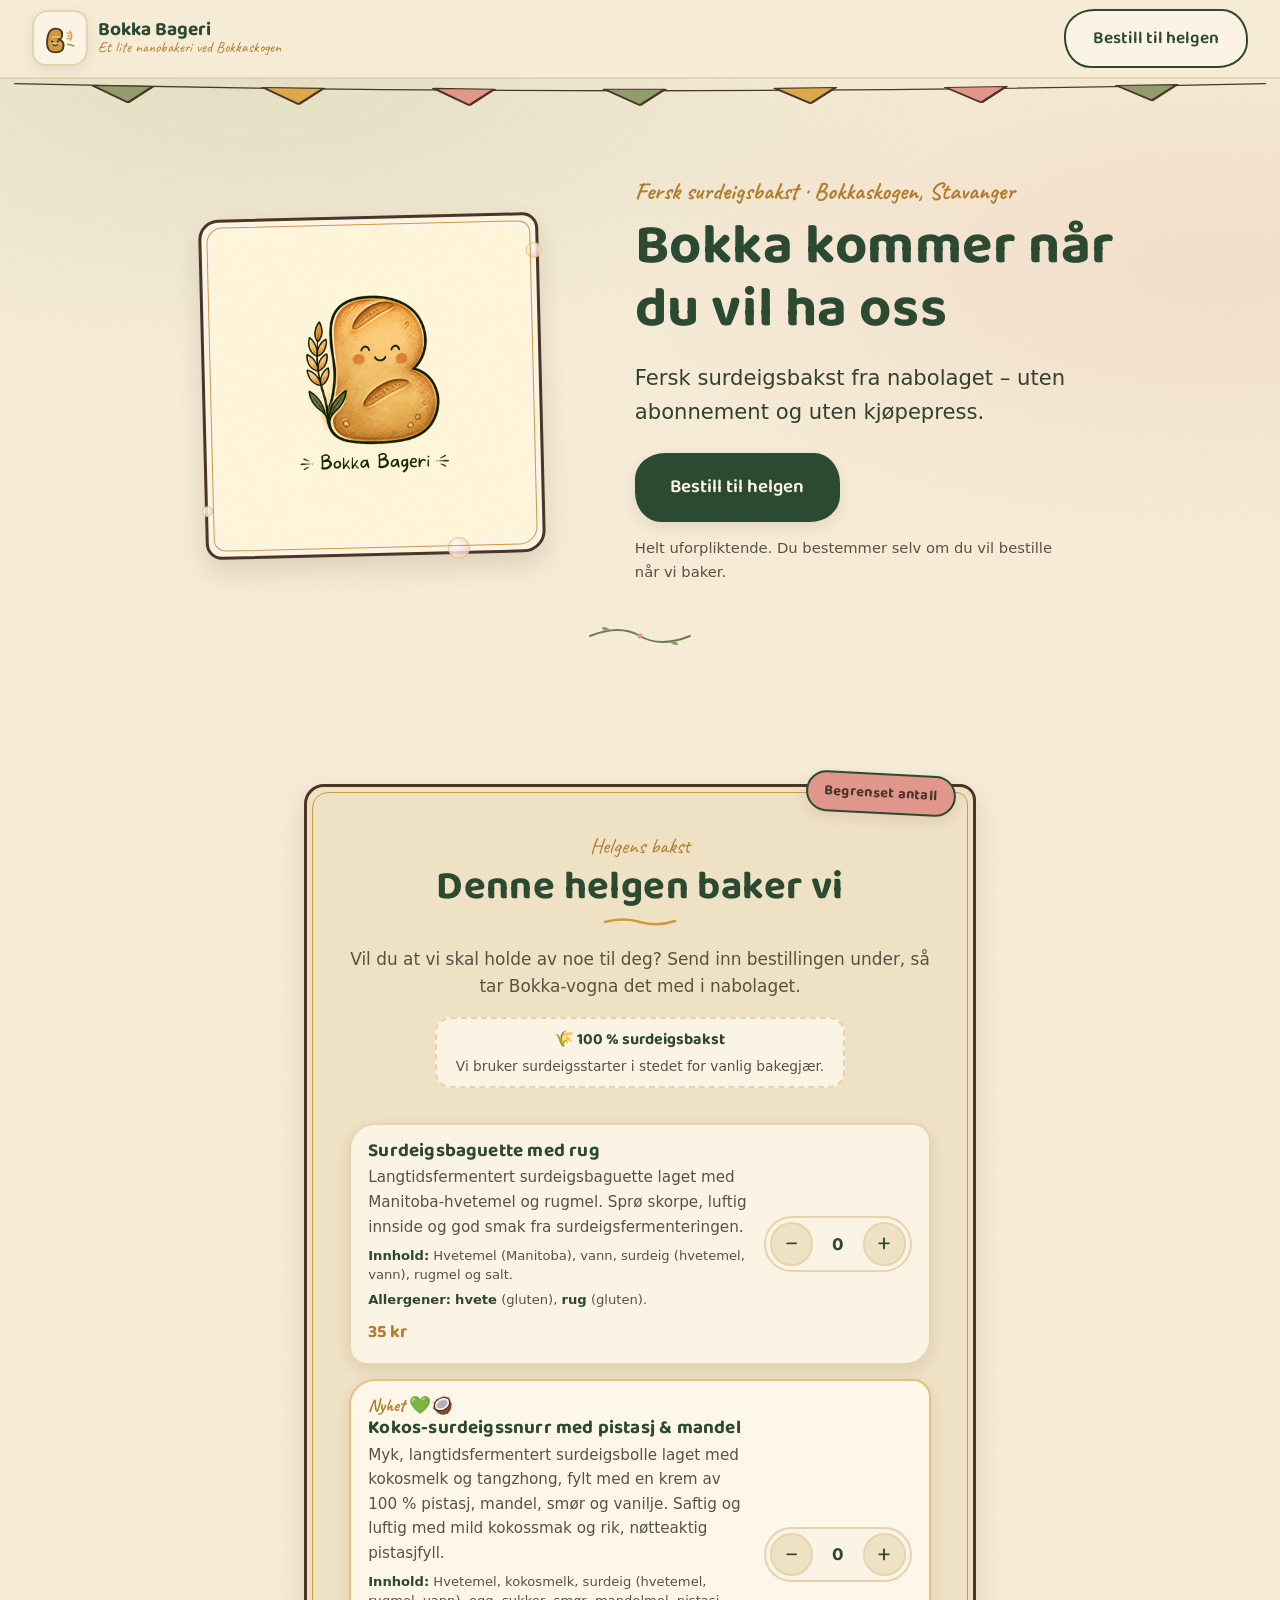
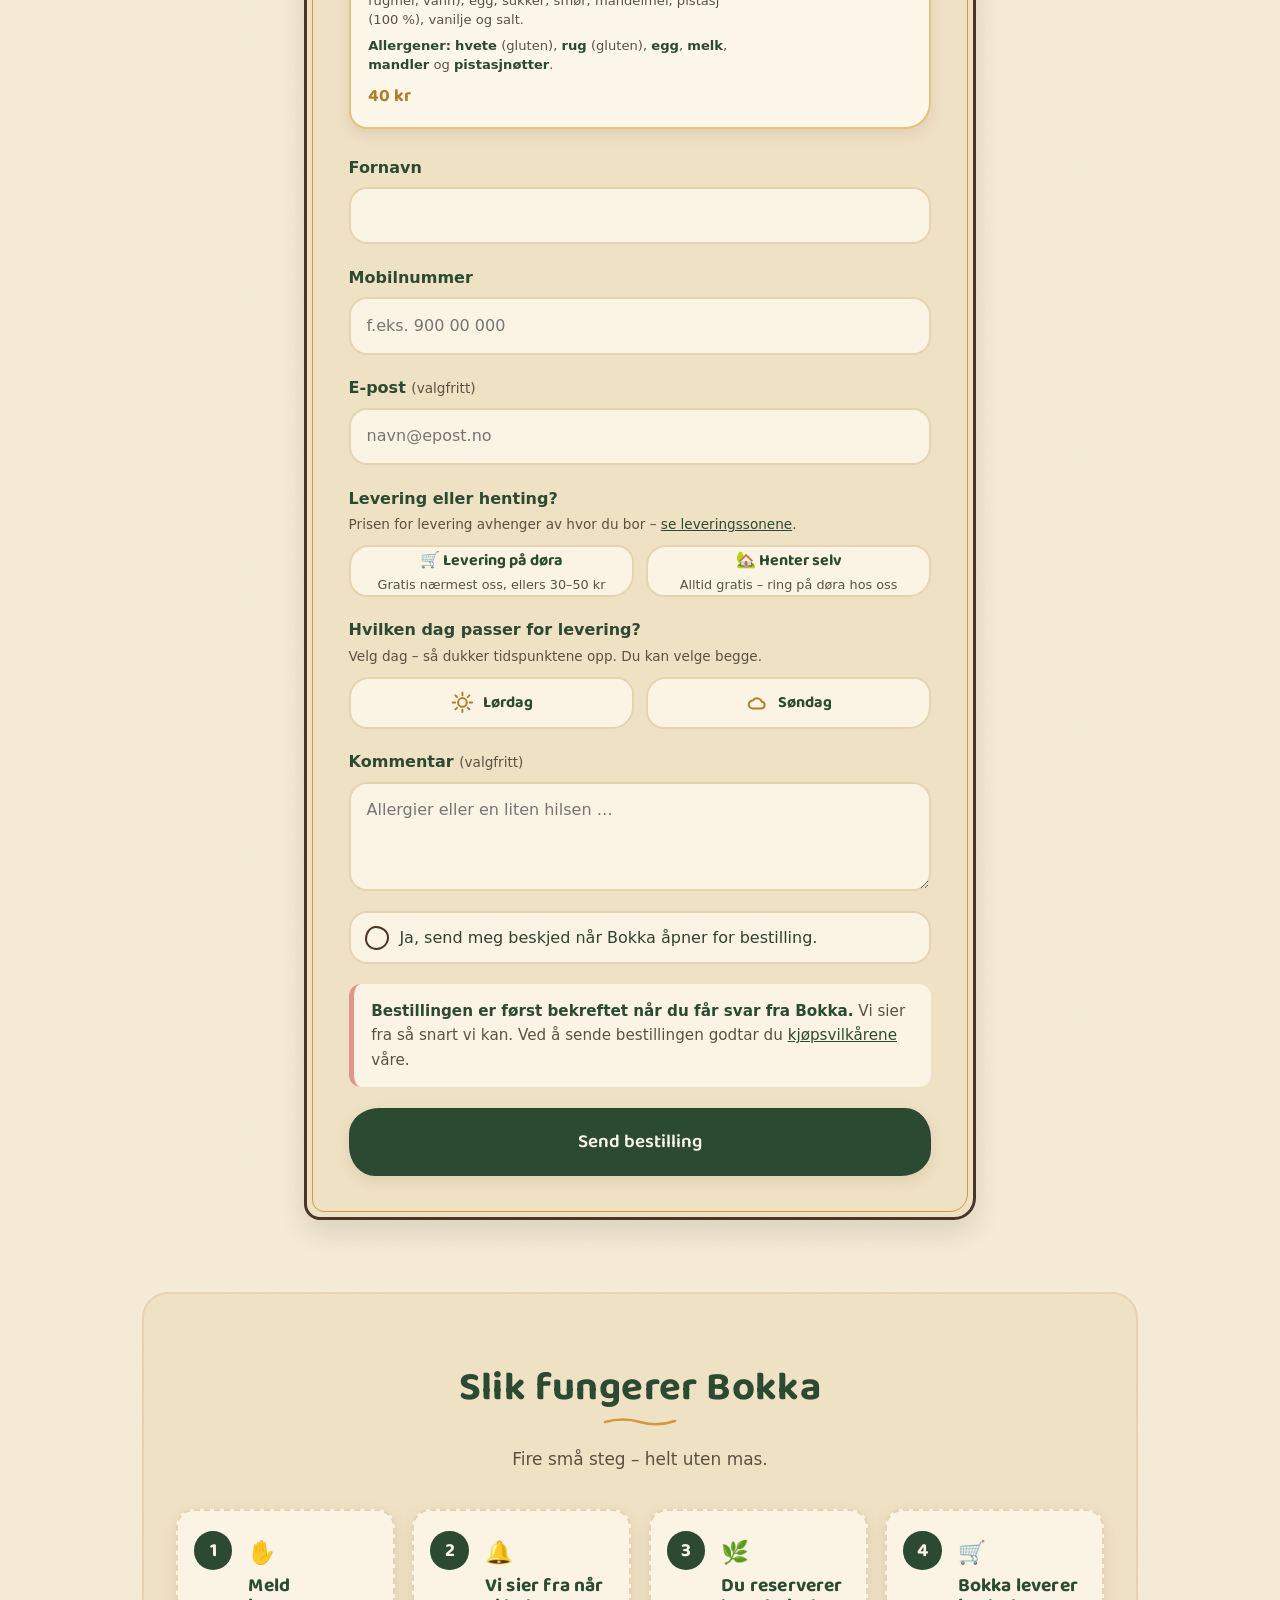
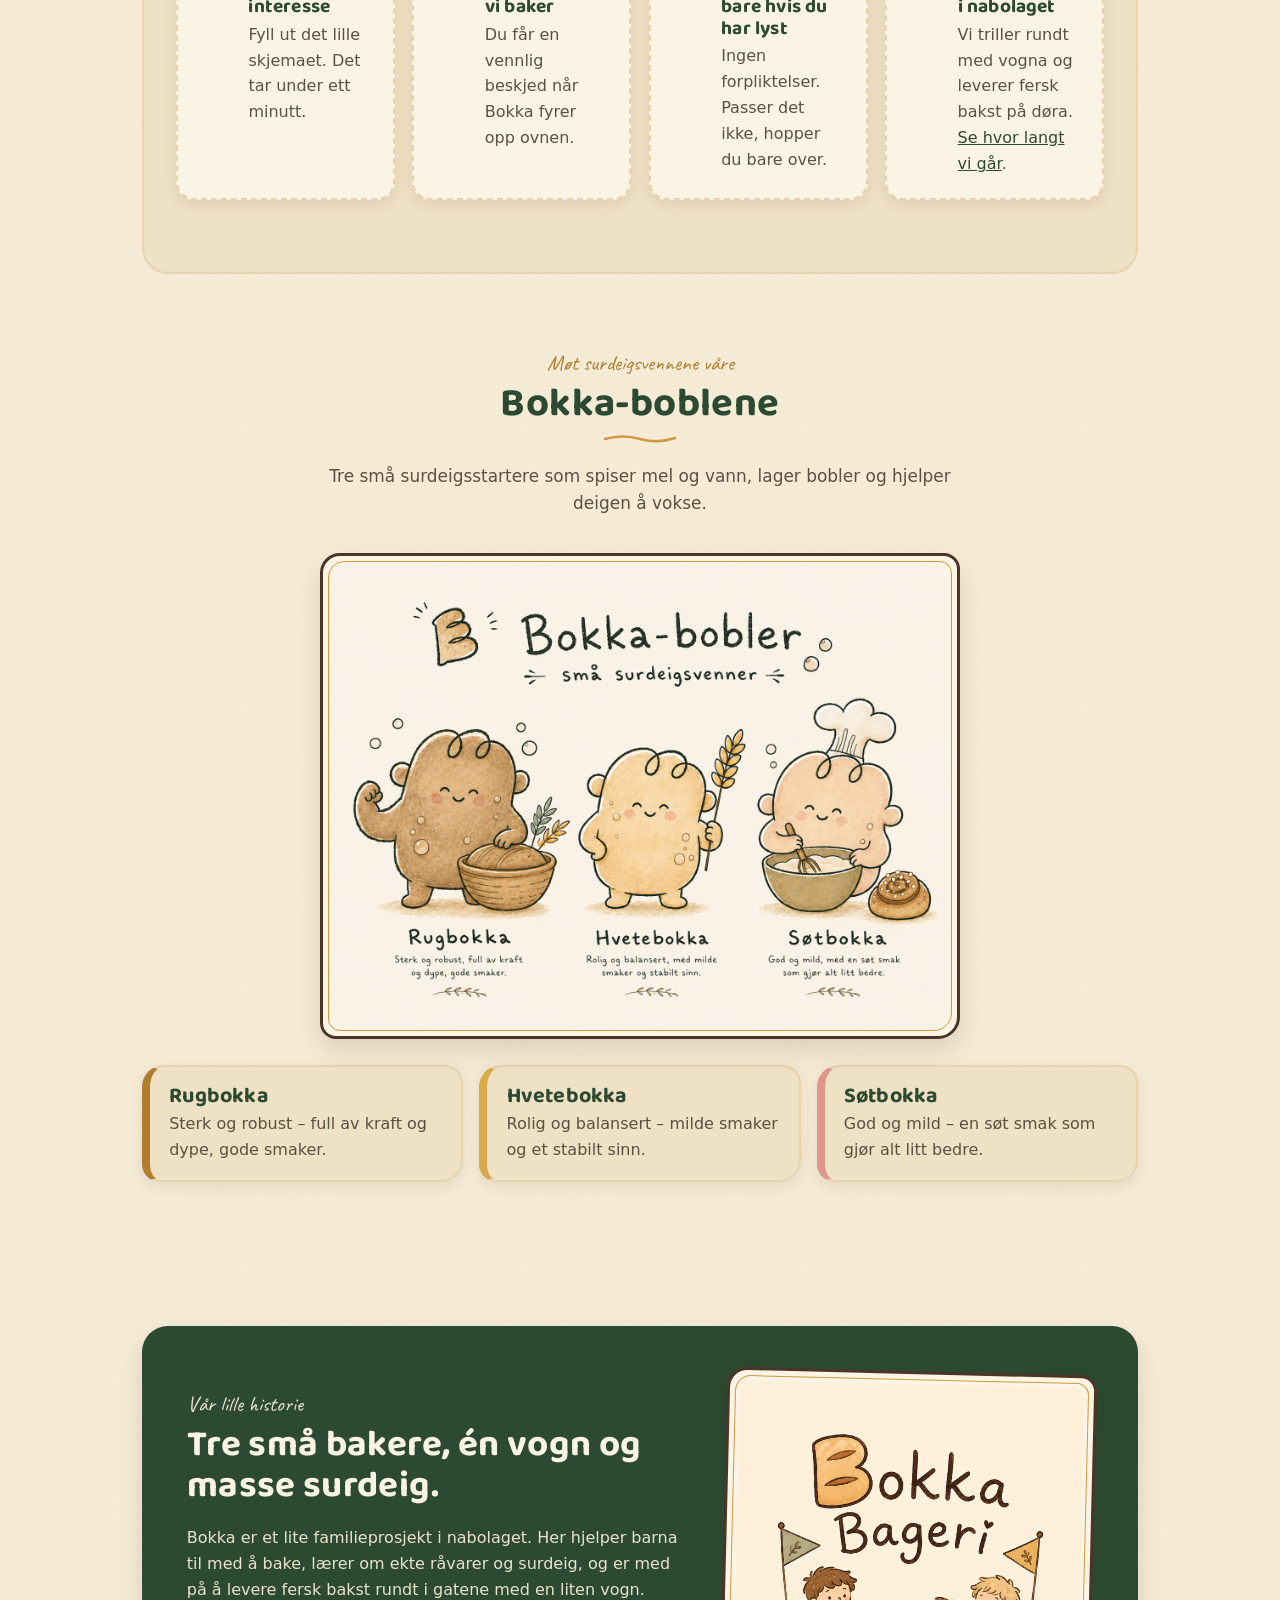
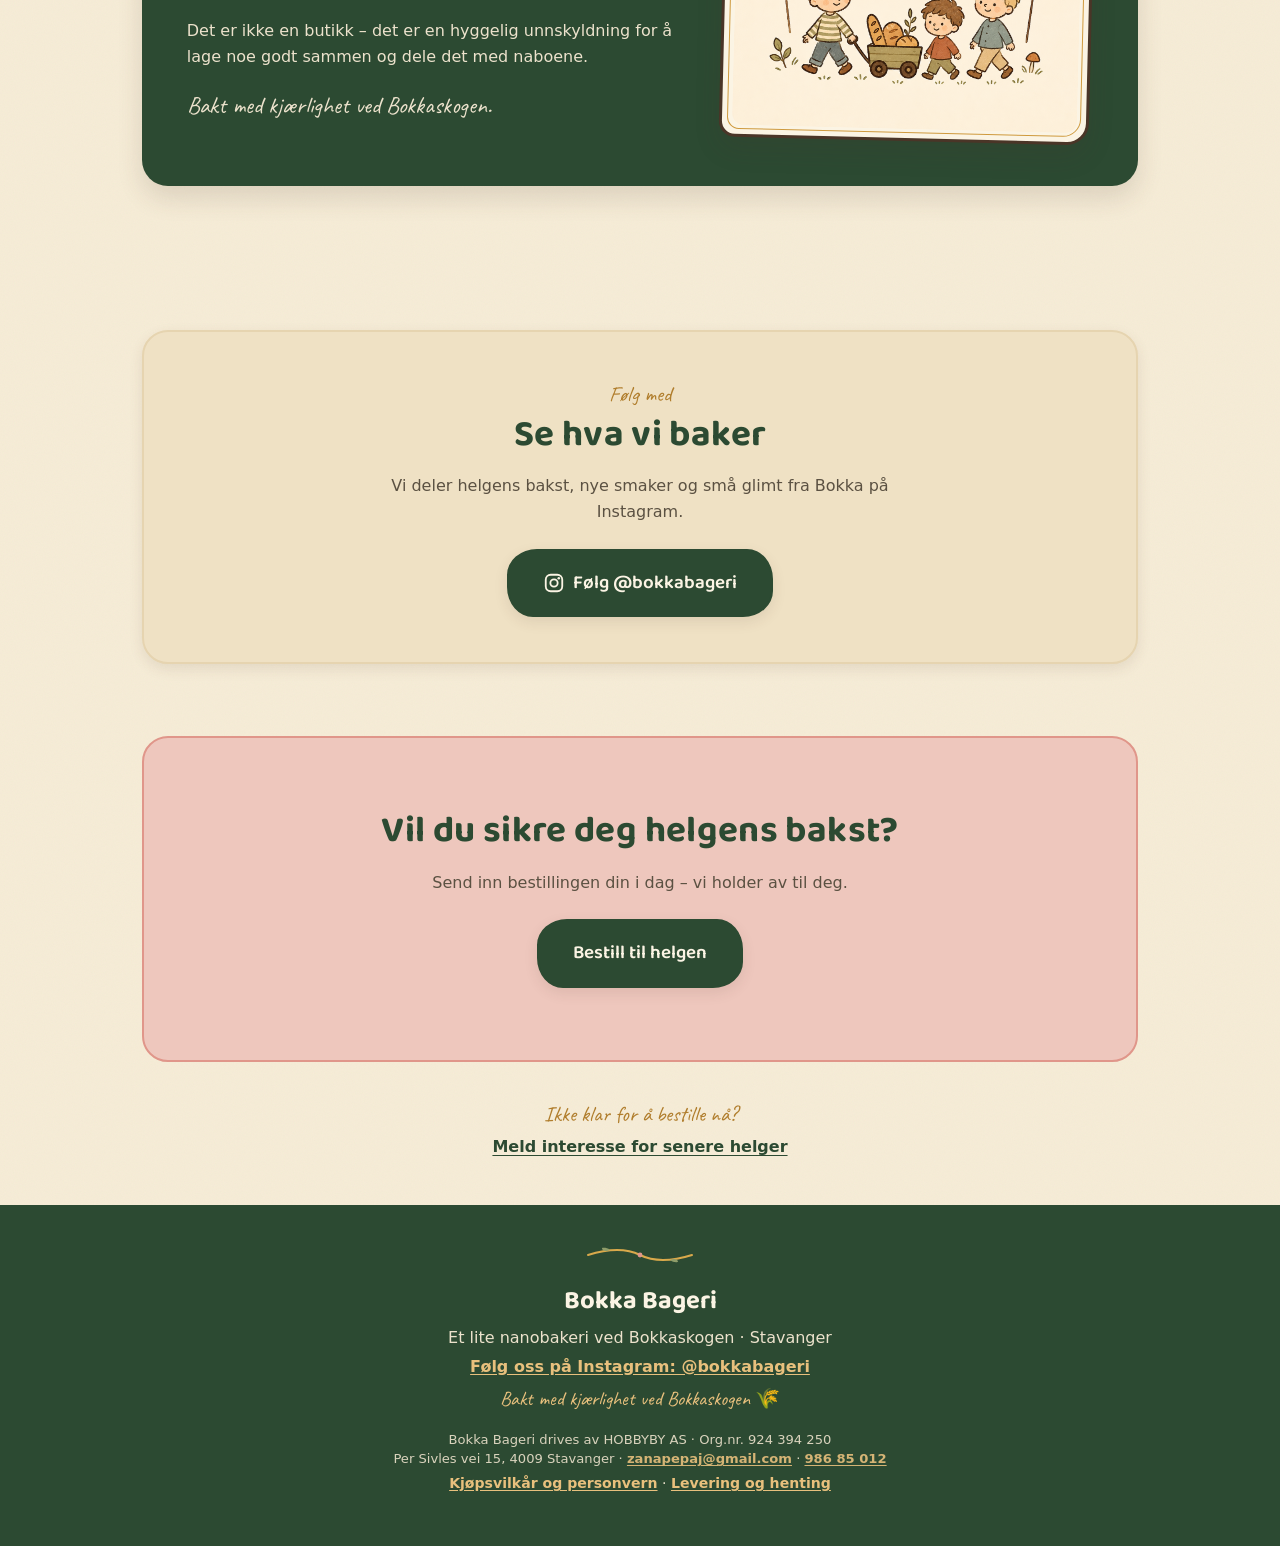
==== commit de17f5f6: "Kjøpsvilkår og personvern + firmaopplysninger i bunnteksten Ny vilkar.html (HOBBYBY AS, org.nr. 924 " ====
--- a/index.html
+++ b/index.html
@@ -26,7 +26,7 @@
   <link rel="preconnect" href="https://fonts.googleapis.com" />
   <link rel="preconnect" href="https://fonts.gstatic.com" crossorigin />
   <link href="https://fonts.googleapis.com/css2?family=Baloo+2:wght@500;600;700&family=Caveat:wght@600;700&display=swap" rel="stylesheet" />
-  <link rel="stylesheet" href="styles.css?v=20" />
+  <link rel="stylesheet" href="styles.css?v=21" />
   <link rel="icon" type="image/png" href="assets/images/branding/9.png" />
   <link rel="apple-touch-icon" href="assets/images/branding/9.png" />
 </head>
@@ -499,7 +499,7 @@
             <span>Ja, send meg beskjed når Bokka åpner for bestilling.</span>
           </label>
 
-          <p class="form__disclaimer"><strong>Bestillingen er først bekreftet når du får svar fra Bokka.</strong> Vi sier fra så snart vi kan.</p>
+          <p class="form__disclaimer"><strong>Bestillingen er først bekreftet når du får svar fra Bokka.</strong> Vi sier fra så snart vi kan. Ved å sende bestillingen godtar du <a href="vilkar.html">kjøpsvilkårene</a> våre.</p>
 
           <p class="field__error form__error" id="order-error" role="alert" hidden>Beklager – noe gikk galt da vi sendte bestillingen. Prøv igjen om litt, eller send oss en melding på Instagram.</p>
 
@@ -639,9 +639,10 @@
     </svg>
     <p class="site-footer__brand">Bokka Bageri</p>
     <p>Et lite nanobakeri ved Bokkaskogen · Stavanger</p>
-    <p><a class="site-footer__link" href="levering.html">Levering og henting</a></p>
     <p class="site-footer__social"><a class="site-footer__link" href="https://instagram.com/bokkabageri" target="_blank" rel="noopener noreferrer">Følg oss på Instagram: @bokkabageri</a></p>
     <p class="site-footer__tagline">Bakt med kjærlighet ved Bokkaskogen 🌾</p>
+    <p class="site-footer__company">Bokka Bageri drives av HOBBYBY AS &middot; Org.nr. 924 394 250<br />Per Sivles vei 15, 4009 Stavanger &middot; <a class="site-footer__link" href="mailto:zanapepaj@gmail.com">zanapepaj@gmail.com</a> &middot; <a class="site-footer__link" href="tel:+4798685012">986 85 012</a></p>
+    <p class="site-footer__legal"><a class="site-footer__link" href="vilkar.html">Kjøpsvilkår og personvern</a> &middot; <a class="site-footer__link" href="levering.html">Levering og henting</a></p>
   </footer>
 
   <script src="script.js?v=16" defer></script>
--- a/styles.css
+++ b/styles.css
@@ -1231,4 +1231,20 @@
 .lev-faq { max-width: 46rem; margin: 0 auto; }
 .lev-faq details { background: var(--cream); border: 2px solid var(--beige); border-radius: var(--radius); padding: 0.8rem 1.1rem; margin: 0 0 0.7rem; }
 .lev-faq summary { cursor: pointer; font-family: var(--font-display); font-weight: 600; color: var(--forest); }
-.lev-faq details p { margin: 0.5rem 0 0.2rem; color: var(--ink-soft); }+.lev-faq details p { margin: 0.5rem 0 0.2rem; color: var(--ink-soft); }
+
+/* ============ Business details in the footer ============ */
+.site-footer__company { margin-top: 0.9rem !important; font-size: 0.82rem; line-height: 1.5; opacity: 0.9; }
+.site-footer__legal { font-size: 0.88rem; }
+
+/* ============ Kjøpsvilkår og personvern (vilkar.html) ============ */
+.legal__body { max-width: 44rem; margin: 0 auto; padding: 0 var(--space); }
+.legal__body h2 { font-size: clamp(1.25rem, 3.6vw, 1.5rem); margin: 2rem 0 0.5rem; scroll-margin-top: 6rem; }
+.legal__body h3 { font-size: 1.05rem; margin: 1.3rem 0 0.4rem; color: var(--forest); }
+.legal__body p, .legal__body li { color: var(--ink); line-height: 1.6; }
+.legal__body ul { padding-left: 1.2rem; }
+.legal__body li { margin: 0.3rem 0; }
+.legal__toc { display: flex; flex-wrap: wrap; gap: 0.4rem 0.6rem; padding: 0.9rem 1rem; background: var(--cream); border: 2px solid var(--beige); border-radius: var(--radius); }
+.legal__toc a { font-size: 0.9rem; color: var(--forest); }
+.legal__card { font-style: normal; line-height: 1.6; padding: 0.9rem 1.1rem; background: var(--cream); border: 2px dashed var(--bread); border-radius: var(--radius); }
+.legal__updated { margin-top: 2rem; font-size: 0.85rem; color: var(--ink-soft) !important; }
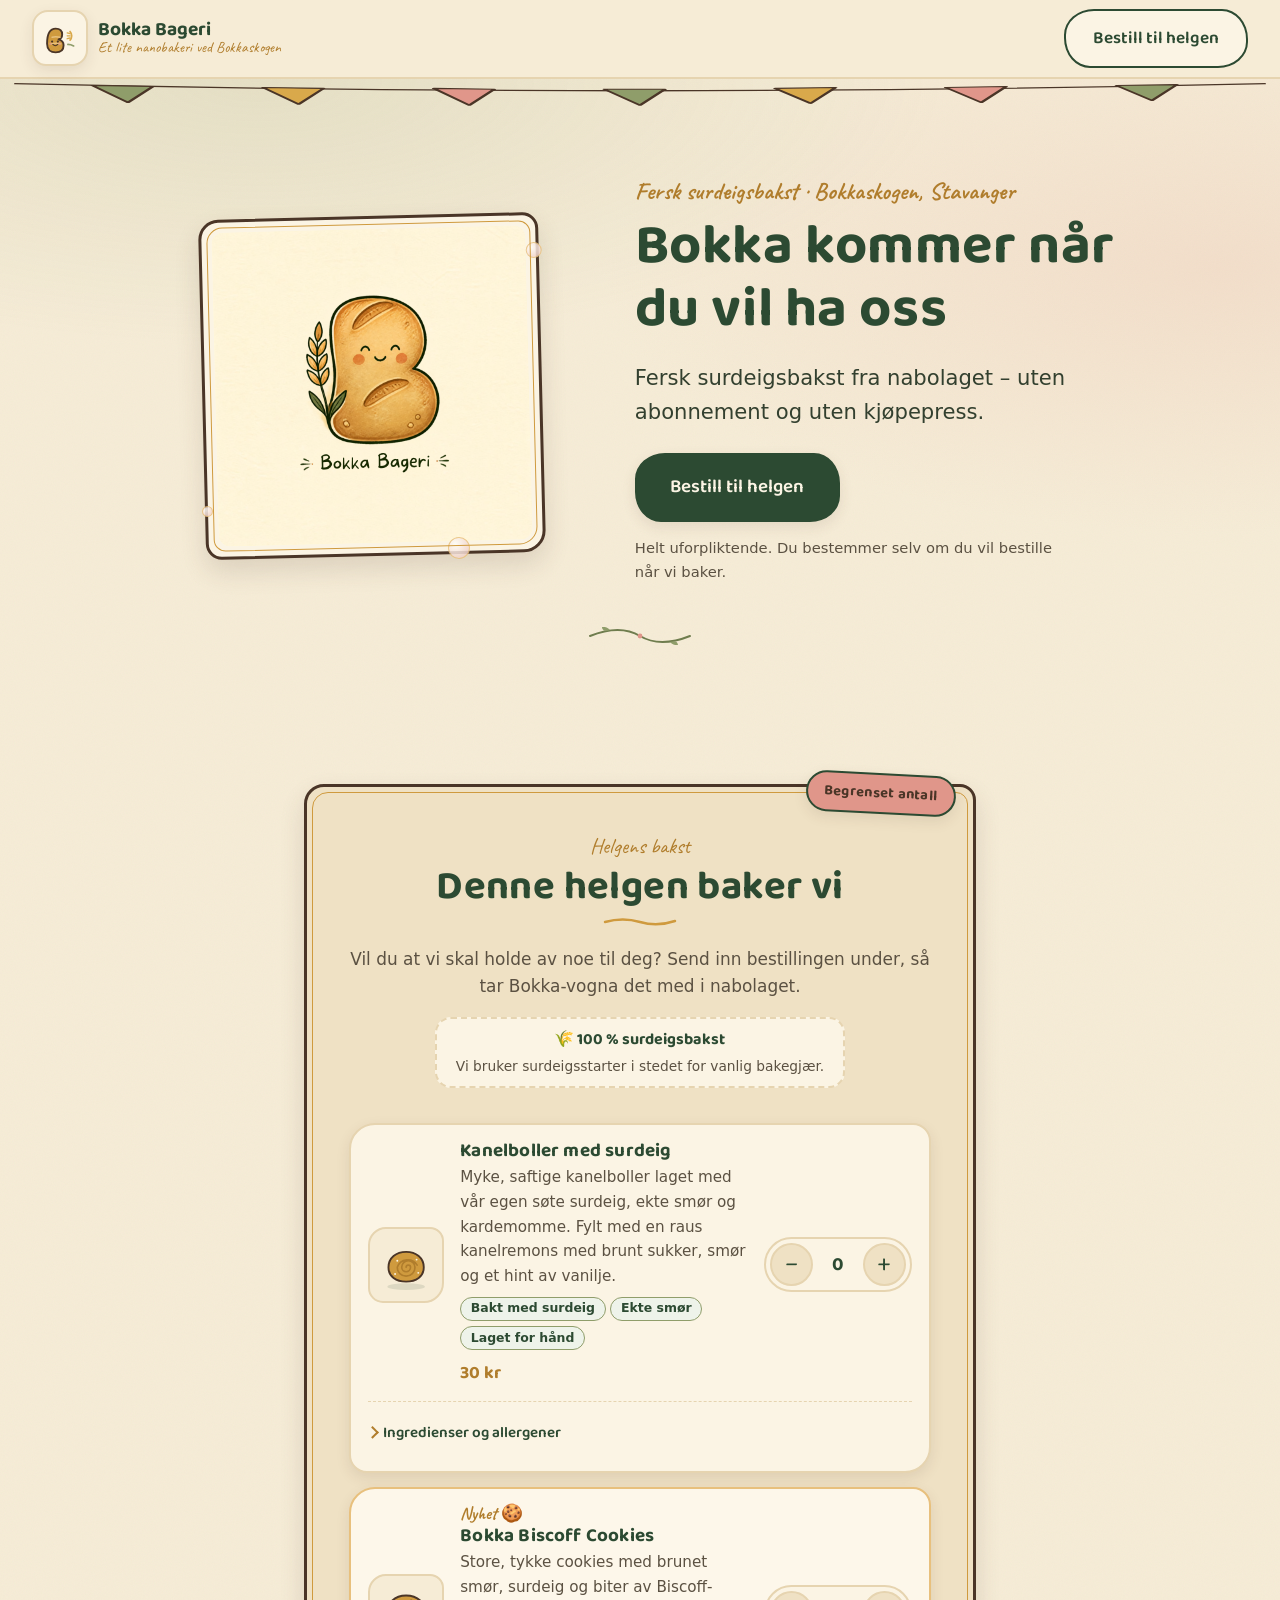
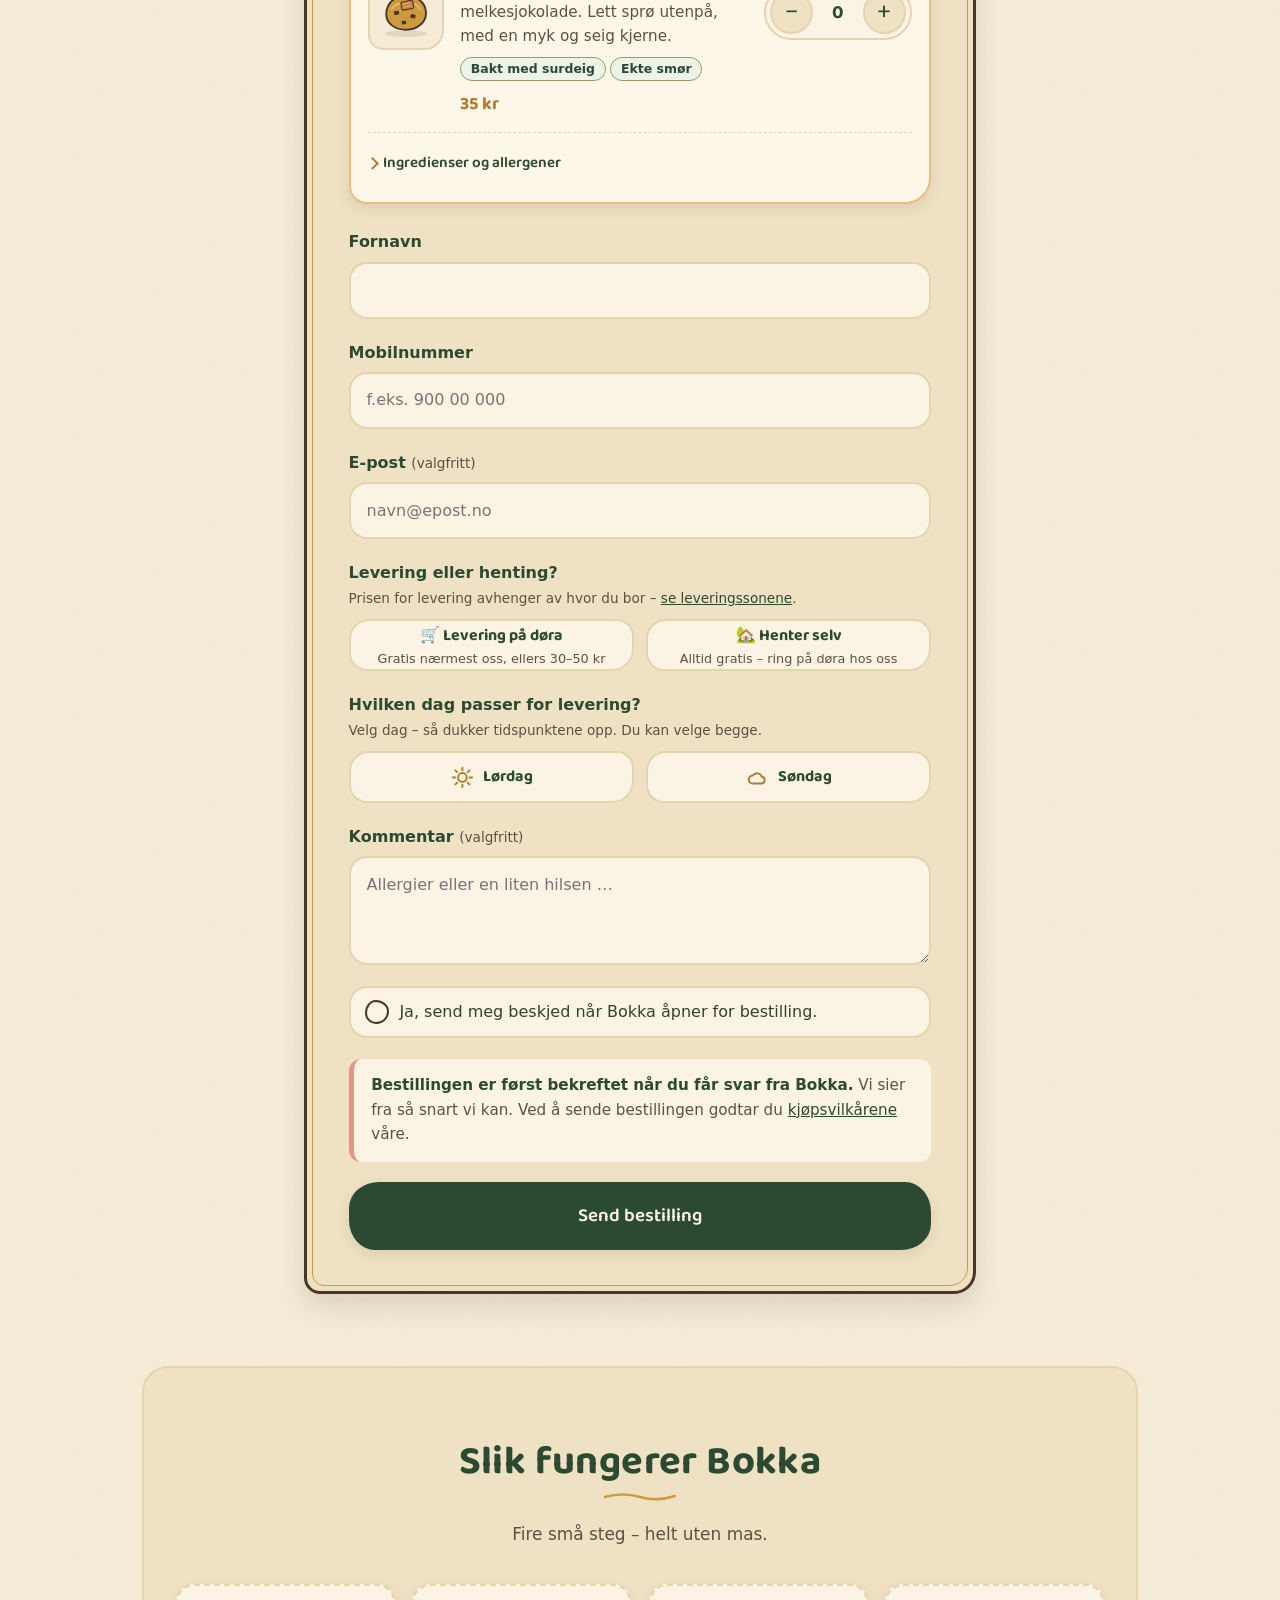
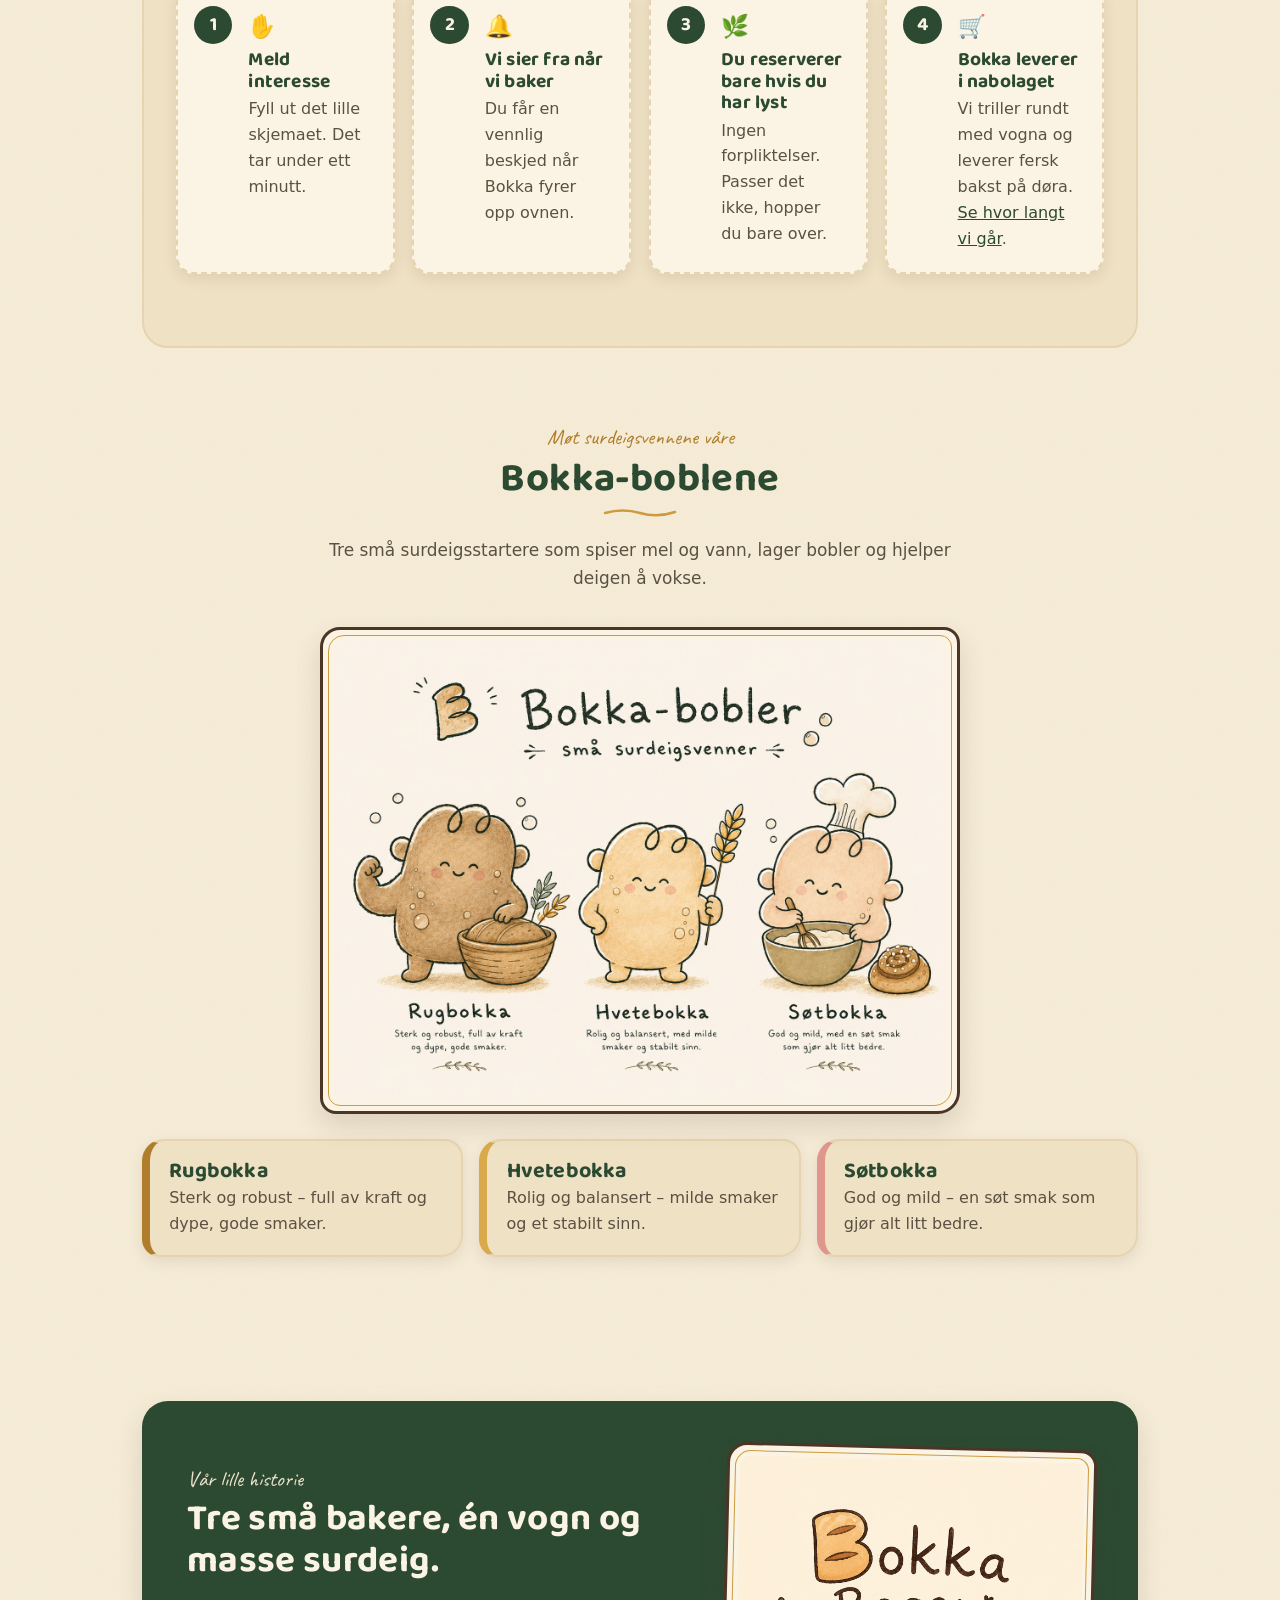
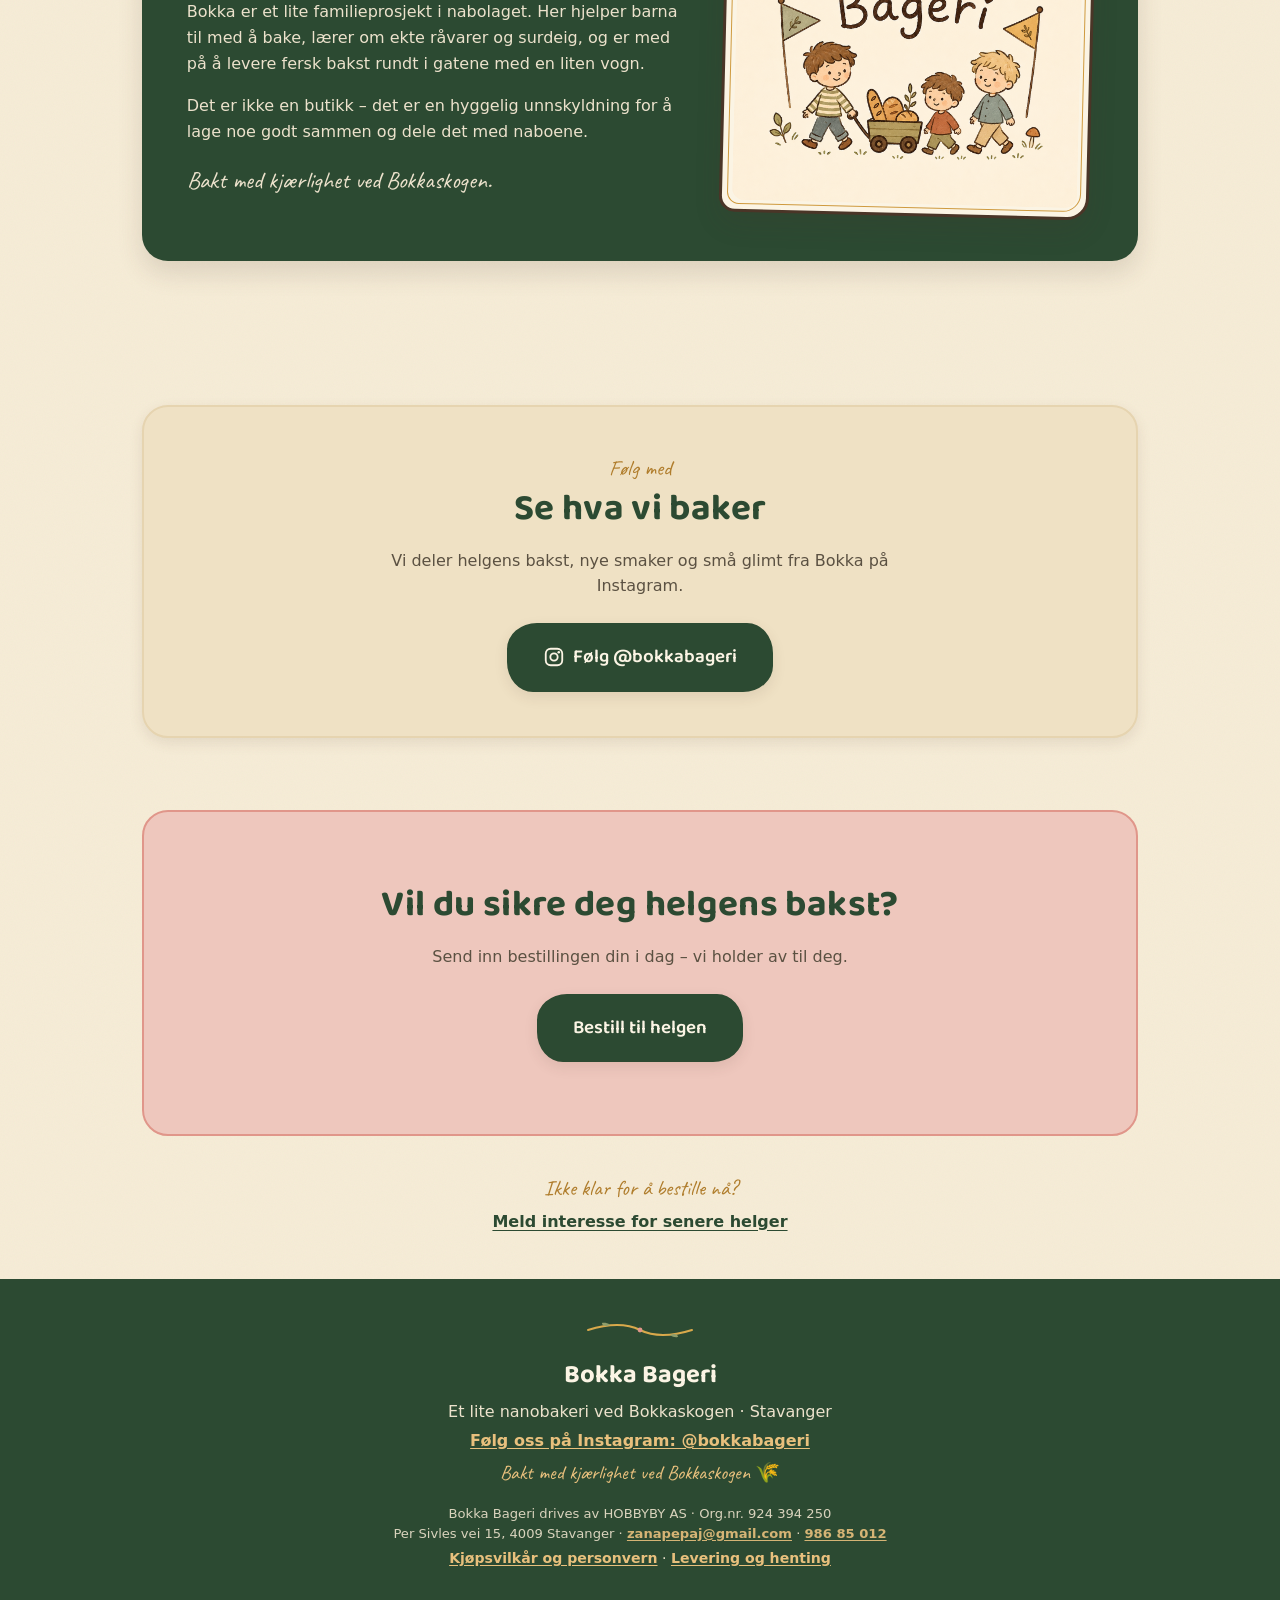
==== commit 1e3caec5: "Bakehelg 24.-25. okt: Kanelboller med surdeig og Bokka Biscoff Cookies To nye produktkort i helgens " ====
--- a/index.html
+++ b/index.html
@@ -26,7 +26,7 @@
   <link rel="preconnect" href="https://fonts.googleapis.com" />
   <link rel="preconnect" href="https://fonts.gstatic.com" crossorigin />
   <link href="https://fonts.googleapis.com/css2?family=Baloo+2:wght@500;600;700&family=Caveat:wght@600;700&display=swap" rel="stylesheet" />
-  <link rel="stylesheet" href="styles.css?v=21" />
+  <link rel="stylesheet" href="styles.css?v=22" />
   <link rel="icon" type="image/png" href="assets/images/branding/9.png" />
   <link rel="apple-touch-icon" href="assets/images/branding/9.png" />
 </head>
@@ -232,7 +232,7 @@
           <input type="hidden" name="_subject" value="Bokka – Helgens bestilling" />
           <input type="hidden" name="form_type" value="weekend_order" />
           <!-- 👇 BYTT for hver bakehelg (må matche ACTIVE_WEEKEND i Apps Script) -->
-          <input type="hidden" name="bakehelg" value="2026-10-17_18" />
+          <input type="hidden" name="bakehelg" value="2026-10-24_25" />
           <input type="hidden" name="bestilling" value="" />
           <!-- Honeypot: invisible to people, bots tend to fill it. Must stay empty. -->
           <div class="hp" aria-hidden="true">
@@ -278,7 +278,7 @@
               </div>
             </li>
 
-            <li class="order-card">
+            <li class="order-card" hidden>
               <div class="order-card__info">
                 <h3>Surdeigsbaguette med rug</h3>
                 <p class="order-card__desc">Langtidsfermentert surdeigsbaguette laget med Manitoba-hvetemel og rugmel. Sprø skorpe, luftig innside og god smak fra surdeigsfermenteringen.</p>
@@ -297,7 +297,7 @@
               </div>
             </li>
 
-            <li class="order-card order-card--signature">
+            <li class="order-card order-card--signature" hidden>
               <div class="order-card__info">
                 <p class="order-card__tag">Nyhet 💚🥥</p>
                 <h3>Kokos-surdeigssnurr med pistasj &amp; mandel</h3>
@@ -334,21 +334,94 @@
               </div>
             </li>
 
-            <li class="order-card" hidden>
+            <!-- Produktbilder: illustrasjonene under er plassholdere til ekte bilder finnes.
+                 Bytt <svg> i .order-card__media med f.eks.
+                 <img src="assets/images/produkter/kanelboller.jpg" alt="Kanelboller med surdeig på et brett" width="160" height="160" loading="lazy" /> -->
+            <li class="order-card order-card--rich">
+              <figure class="order-card__media">
+                <svg viewBox="0 0 120 120" aria-hidden="true" focusable="false">
+                  <ellipse cx="60" cy="99" rx="34" ry="6" fill="var(--forest)" opacity="0.12"/>
+                  <path d="M28 64c0-17 14-28 32-28s32 11 32 28-14 26-32 26-32-9-32-26z" fill="var(--bread)" stroke="var(--brown-ink)" stroke-width="3.4" stroke-linejoin="round"/>
+                  <path d="M60 64a4 4 0 0 1 8 0a8 8 0 0 1-16 0a12 12 0 0 1 24 0a16 16 0 0 1-32 0a20 20 0 0 1 36 -4" fill="none" stroke="var(--bread-deep)" stroke-width="3" stroke-linecap="round"/>
+                  <circle cx="44" cy="52" r="1.7" fill="var(--cream)"/>
+                  <circle cx="79" cy="50" r="1.7" fill="var(--cream)"/>
+                  <circle cx="82" cy="74" r="1.7" fill="var(--cream)"/>
+                  <circle cx="40" cy="76" r="1.7" fill="var(--cream)"/>
+                </svg>
+              </figure>
               <div class="order-card__info">
-                <h3>Kanelbolle</h3>
-                <p class="order-card__desc">Myk og luftig kanelbolle bakt med søt surdeigsstarter – helt uten vanlig bakegjær.</p>
+                <h3>Kanelboller med surdeig</h3>
+                <p class="order-card__desc">Myke, saftige kanelboller laget med vår egen søte surdeig, ekte smør og kardemomme. Fylt med en raus kanelremons med brunt sukker, smør og et hint av vanilje.</p>
+                <ul class="order-card__badges" role="list" aria-label="Kjennetegn">
+                  <li>Bakt med surdeig</li>
+                  <li>Ekte smør</li>
+                  <li>Laget for hånd</li>
+                </ul>
                 <!-- 👇 REDIGER PRIS: bytt bare tallet inne i .order-card__amount -->
                 <p class="order-card__price"><span class="order-card__amount">30</span> kr</p>
                 <p class="order-card__stock" data-stock hidden></p>
+                <a class="order-card__notify" href="interesse.html?produkt=Kanelboller%20med%20surdeig">Si fra neste gang vi baker disse</a>
               </div>
               <div class="qty" data-qty>
-                <button type="button" class="qty__btn" data-qty-dec aria-label="Færre Kanelbolle">−</button>
+                <button type="button" class="qty__btn" data-qty-dec aria-label="Færre kanelboller med surdeig">−</button>
                 <input class="qty__input" type="number" inputmode="numeric" pattern="[0-9]*"
-                       name="antall_kanelbolle" data-product="Kanelbolle"
-                       value="0" min="0" max="10" step="1" aria-label="Antall Kanelbolle" />
-                <button type="button" class="qty__btn" data-qty-inc aria-label="Flere Kanelbolle">+</button>
-              </div>
+                       name="antall_kanelbolle" data-product="Kanelboller med surdeig"
+                       value="0" min="0" max="10" step="1" aria-label="Antall kanelboller med surdeig" />
+                <button type="button" class="qty__btn" data-qty-inc aria-label="Flere kanelboller med surdeig">+</button>
+              </div>
+              <details class="order-card__more">
+                <summary>Ingredienser og allergener</summary>
+                <div class="order-card__more-body">
+                  <p>Vi lager kanelbollene våre fra bunnen av med en søt, fast surdeig som får tid til å utvikle smak. Deigen inneholder melk, egg, ekte smør og kardemomme. Hver bolle formes for hånd og fylles med en rik blanding av smør, kanel og brunt sukker. Ingen tilsatt industrigjær.</p>
+                  <p><strong>Ingredienser:</strong> Siktet hvetemel, melk, surdeig av hvete (hvetemel, vann og litt sukker), smør, sukker, egg, brunt sukker, kanel, kardemomme, salt og vanilje. Melet inneholder askorbinsyre som melbehandlingsmiddel.</p>
+                  <p><strong>Allergener:</strong> <strong>hvete</strong> (gluten), <strong>melk</strong>, <strong>egg</strong>.</p>
+                  <p><strong>Størrelse:</strong> Ca. 125 g før steking (kan variere noe).</p>
+                </div>
+              </details>
+            </li>
+
+            <li class="order-card order-card--signature order-card--rich">
+              <figure class="order-card__media">
+                <svg viewBox="0 0 120 120" aria-hidden="true" focusable="false">
+                  <ellipse cx="60" cy="99" rx="38" ry="6" fill="var(--forest)" opacity="0.12"/>
+                  <path d="M24 64c0-20 16-34 36-34s36 13 36 32c0 16-15 30-36 30s-36-12-36-28z" fill="var(--bread)" stroke="var(--brown-ink)" stroke-width="3.4" stroke-linejoin="round"/>
+                  <path d="M34 54c4-6 10-9 16-9M70 44c6 1 12 5 15 11" fill="none" stroke="var(--bread-light)" stroke-width="2.6" stroke-linecap="round"/>
+                  <rect x="38" y="58" width="9" height="7" rx="1.6" fill="var(--brown-ink)" transform="rotate(-12 42 61)"/>
+                  <rect x="68" y="64" width="9" height="7" rx="1.6" fill="var(--brown-ink)" transform="rotate(14 72 67)"/>
+                  <rect x="52" y="76" width="8" height="6" rx="1.5" fill="var(--brown-ink)" transform="rotate(-6 56 79)"/>
+                  <rect x="51" y="40" width="22" height="15" rx="2.5" fill="#c8823a" stroke="var(--brown-ink)" stroke-width="2" transform="rotate(-10 62 47)"/>
+                  <path d="M55 44.5h14M55 50h14" stroke="#e9b26a" stroke-width="1.6" stroke-linecap="round" transform="rotate(-10 62 47)"/>
+                </svg>
+              </figure>
+              <div class="order-card__info">
+                <p class="order-card__tag">Nyhet 🍪</p>
+                <h3>Bokka Biscoff Cookies</h3>
+                <p class="order-card__desc">Store, tykke cookies med brunet smør, surdeig og biter av Biscoff-melkesjokolade. Lett sprø utenpå, med en myk og seig kjerne.</p>
+                <ul class="order-card__badges" role="list" aria-label="Kjennetegn">
+                  <li>Bakt med surdeig</li>
+                  <li>Ekte smør</li>
+                </ul>
+                <!-- 👇 REDIGER PRIS: bytt bare tallet inne i .order-card__amount -->
+                <p class="order-card__price"><span class="order-card__amount">35</span> kr</p>
+                <p class="order-card__stock" data-stock hidden></p>
+                <a class="order-card__notify" href="interesse.html?produkt=Bokka%20Biscoff%20Cookies">Si fra neste gang vi baker disse</a>
+              </div>
+              <div class="qty" data-qty>
+                <button type="button" class="qty__btn" data-qty-dec aria-label="Færre Bokka Biscoff Cookies">−</button>
+                <input class="qty__input" type="number" inputmode="numeric" pattern="[0-9]*"
+                       name="antall_biscoff_cookies" data-product="Bokka Biscoff Cookies"
+                       value="0" min="0" max="10" step="1" aria-label="Antall Bokka Biscoff Cookies" />
+                <button type="button" class="qty__btn" data-qty-inc aria-label="Flere Bokka Biscoff Cookies">+</button>
+              </div>
+              <details class="order-card__more">
+                <summary>Ingredienser og allergener</summary>
+                <div class="order-card__more-body">
+                  <p>Våre cookies lages med brunet meierismør som gir en dyp, nøtteaktig smak. Vi bruker surdeig i deigen, brunt sukker og rause biter av Freia Biscoff-melkesjokolade. Deigen får hvile kaldt før steking, slik at smakene utvikler seg og cookiesene får sin karakteristiske konsistens. Pyntes med Lotus Biscoff-kjeks og sjokolade.</p>
+                  <p><strong>Ingredienser:</strong> Siktet hvetemel, meierismør, brunt sukker, hvitt sukker, egg, surdeig av hvete, Freia Biscoff-melkesjokolade, Lotus Biscoff-kjeks, maisstivelse, vaniljesukker, bakepulver, natron og salt.</p>
+                  <p><strong>Allergener:</strong> <strong>hvete</strong> (gluten), <strong>melk</strong>, <strong>egg</strong>, <strong>soya</strong>. Kan inneholde spor av <strong>nøtter</strong> (fra sjokoladen).</p>
+                  <p><strong>Størrelse:</strong> Ca. 110–120 g per cookie før steking.</p>
+                </div>
+              </details>
             </li>
 
             <li class="order-card" hidden>
@@ -439,7 +512,8 @@
             <legend>Når på lørdag passer det?</legend>
             <p class="field__hint">Kryss av alle tidspunkt som passer.</p>
             <div class="checks checks--chips">
-              <label class="check check--chip">
+              <!-- 👇 Skjult lør. 24. okt (vi åpnet etter kl. 10). Fjern `hidden` neste bakehelg. -->
+              <label class="check check--chip" hidden>
                 <input type="checkbox" name="lordag_tid" value="Før kl. 10" />
                 <svg class="check__icon" viewBox="0 0 24 24" aria-hidden="true" focusable="false"><circle cx="12" cy="12" r="8.2" /><path d="M12 12V7.3M12 12H8.2" /></svg>
                 <span>Før kl. 10</span>
@@ -645,6 +719,6 @@
     <p class="site-footer__legal"><a class="site-footer__link" href="vilkar.html">Kjøpsvilkår og personvern</a> &middot; <a class="site-footer__link" href="levering.html">Levering og henting</a></p>
   </footer>
 
-  <script src="script.js?v=16" defer></script>
+  <script src="script.js?v=17" defer></script>
 </body>
 </html>
--- a/styles.css
+++ b/styles.css
@@ -1247,4 +1247,77 @@
 .legal__toc { display: flex; flex-wrap: wrap; gap: 0.4rem 0.6rem; padding: 0.9rem 1rem; background: var(--cream); border: 2px solid var(--beige); border-radius: var(--radius); }
 .legal__toc a { font-size: 0.9rem; color: var(--forest); }
 .legal__card { font-style: normal; line-height: 1.6; padding: 0.9rem 1.1rem; background: var(--cream); border: 2px dashed var(--bread); border-radius: var(--radius); }
-.legal__updated { margin-top: 2rem; font-size: 0.85rem; color: var(--ink-soft) !important; }+.legal__updated { margin-top: 2rem; font-size: 0.85rem; color: var(--ink-soft) !important; }
+
+/* ============ Order cards with picture, badges and "Ingredienser og allergener" ============ */
+.check[hidden] { display: none; }
+.order-card__media {
+  flex: 0 0 4.75rem;
+  width: 4.75rem;
+  height: 4.75rem;
+  margin: 0;
+  display: grid;
+  place-items: center;
+  overflow: hidden;
+  background: var(--parchment);
+  border: 2px solid var(--beige);
+  border-radius: 18px 14px 20px 15px;
+}
+.order-card__media svg { width: 92%; height: auto; }
+.order-card__media img { width: 100%; height: 100%; object-fit: cover; }
+.order-card--rich .order-card__info { flex-basis: 10rem; }
+.order-card__badges {
+  list-style: none;
+  display: flex;
+  flex-wrap: wrap;
+  gap: 0.3rem;
+  margin: 0.5rem 0 0;
+  padding: 0;
+}
+.order-card__badges li {
+  padding: 0.12rem 0.6rem;
+  font-size: 0.78rem;
+  font-weight: 600;
+  line-height: 1.5;
+  color: var(--forest);
+  background: #eef3ea;
+  border: 1.5px solid var(--sage);
+  border-radius: 999px;
+}
+.order-card__more {
+  flex: 1 1 100%;
+  border-top: 1.5px dashed var(--beige);
+  padding-top: 0.55rem;
+}
+.order-card__more summary {
+  display: inline-flex;
+  align-items: center;
+  gap: 0.4rem;
+  min-height: 44px;
+  cursor: pointer;
+  list-style: none;
+  font-family: var(--font-display);
+  font-weight: 600;
+  font-size: 0.95rem;
+  color: var(--forest);
+}
+.order-card__more summary::-webkit-details-marker { display: none; }
+.order-card__more summary::before {
+  content: "";
+  width: 0.55rem;
+  height: 0.55rem;
+  border-right: 2.5px solid var(--bread-deep);
+  border-bottom: 2.5px solid var(--bread-deep);
+  transform: rotate(-45deg);
+  transition: transform 0.15s ease;
+}
+.order-card__more[open] summary::before { transform: rotate(45deg); }
+.order-card__more summary:focus-visible { outline: 3px solid var(--brown-ink); outline-offset: 3px; border-radius: 6px; }
+.order-card__more-body { padding: 0.1rem 0 0.2rem; }
+.order-card__more-body p { margin: 0 0 0.5rem; color: var(--ink-soft); font-size: 0.88rem; line-height: 1.5; }
+.order-card__more-body strong { color: var(--forest); }
+.order-card__notify { display: none; margin: 0.45rem 0 0; font-size: 0.88rem; font-weight: 600; color: var(--forest); }
+.order-card.is-soldout .order-card__notify { display: inline-block; }
+@media (prefers-reduced-motion: reduce) {
+  .order-card__more summary::before { transition: none; }
+}
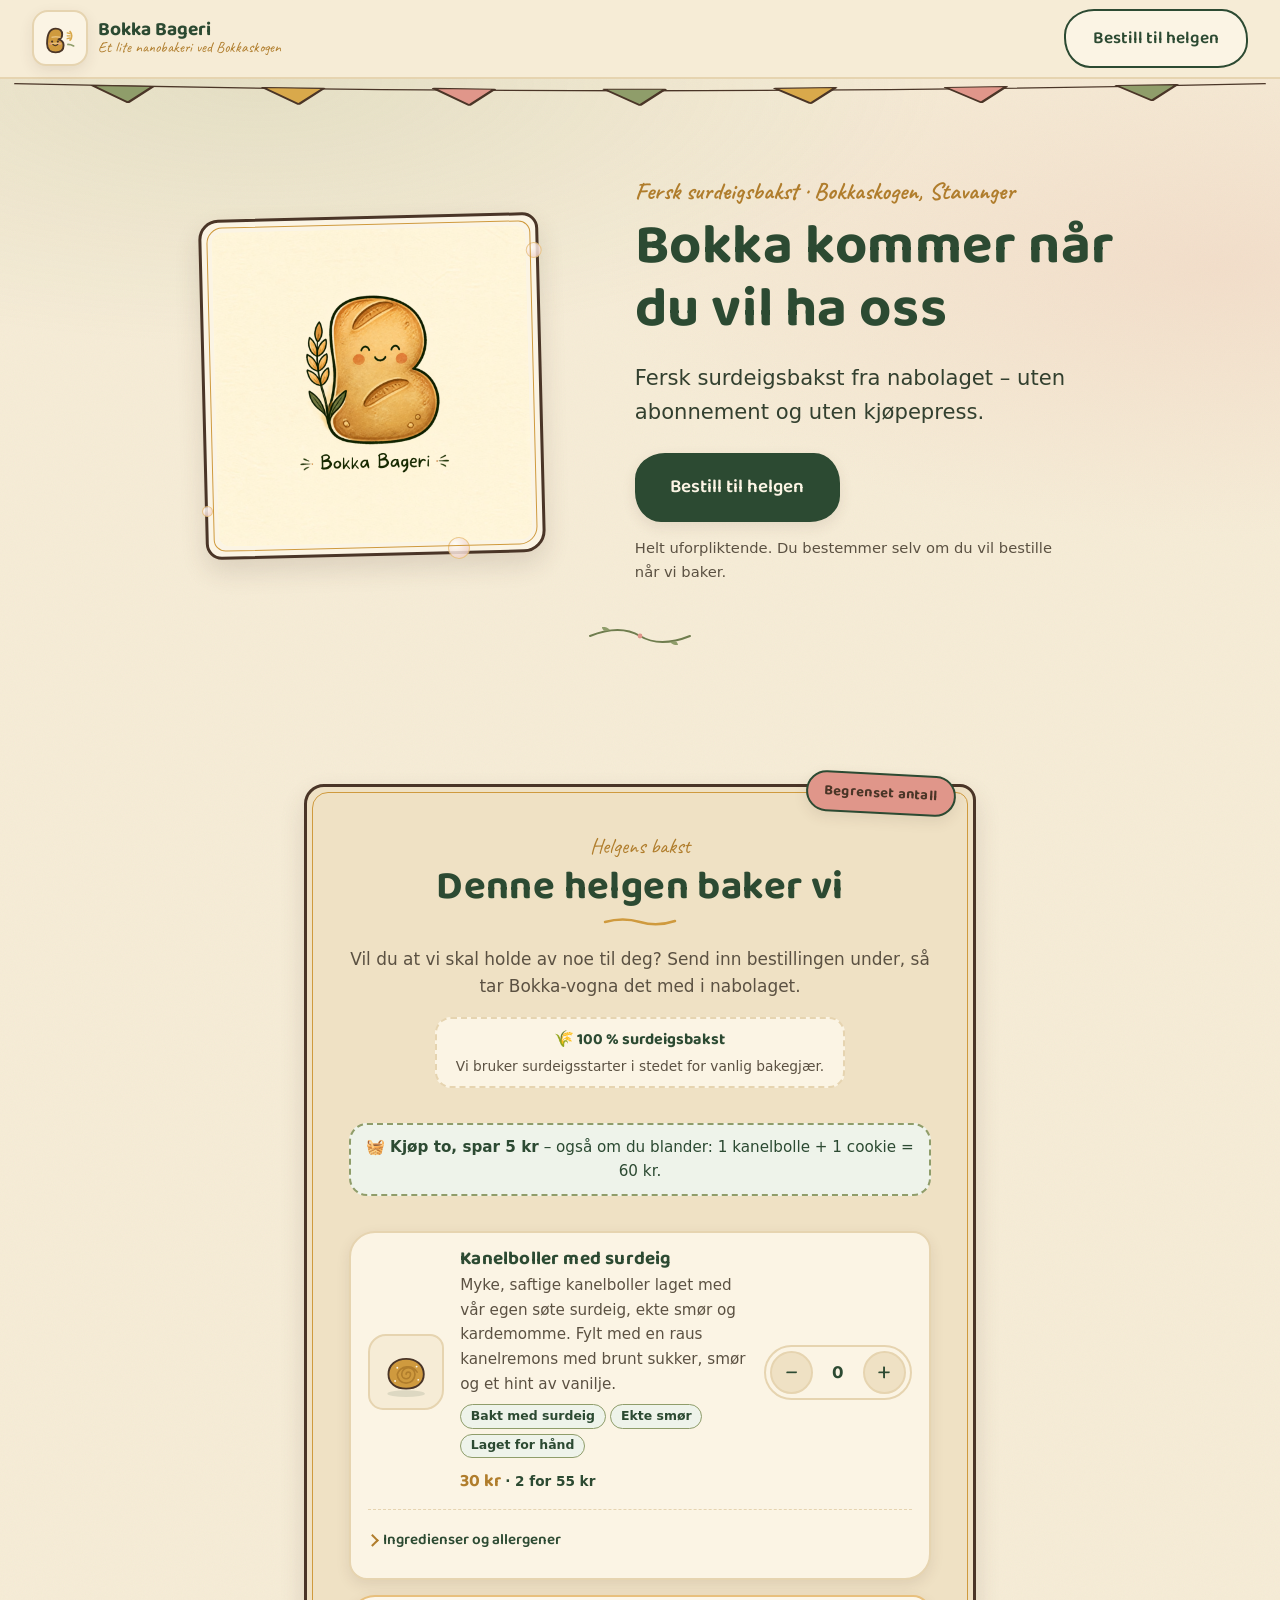
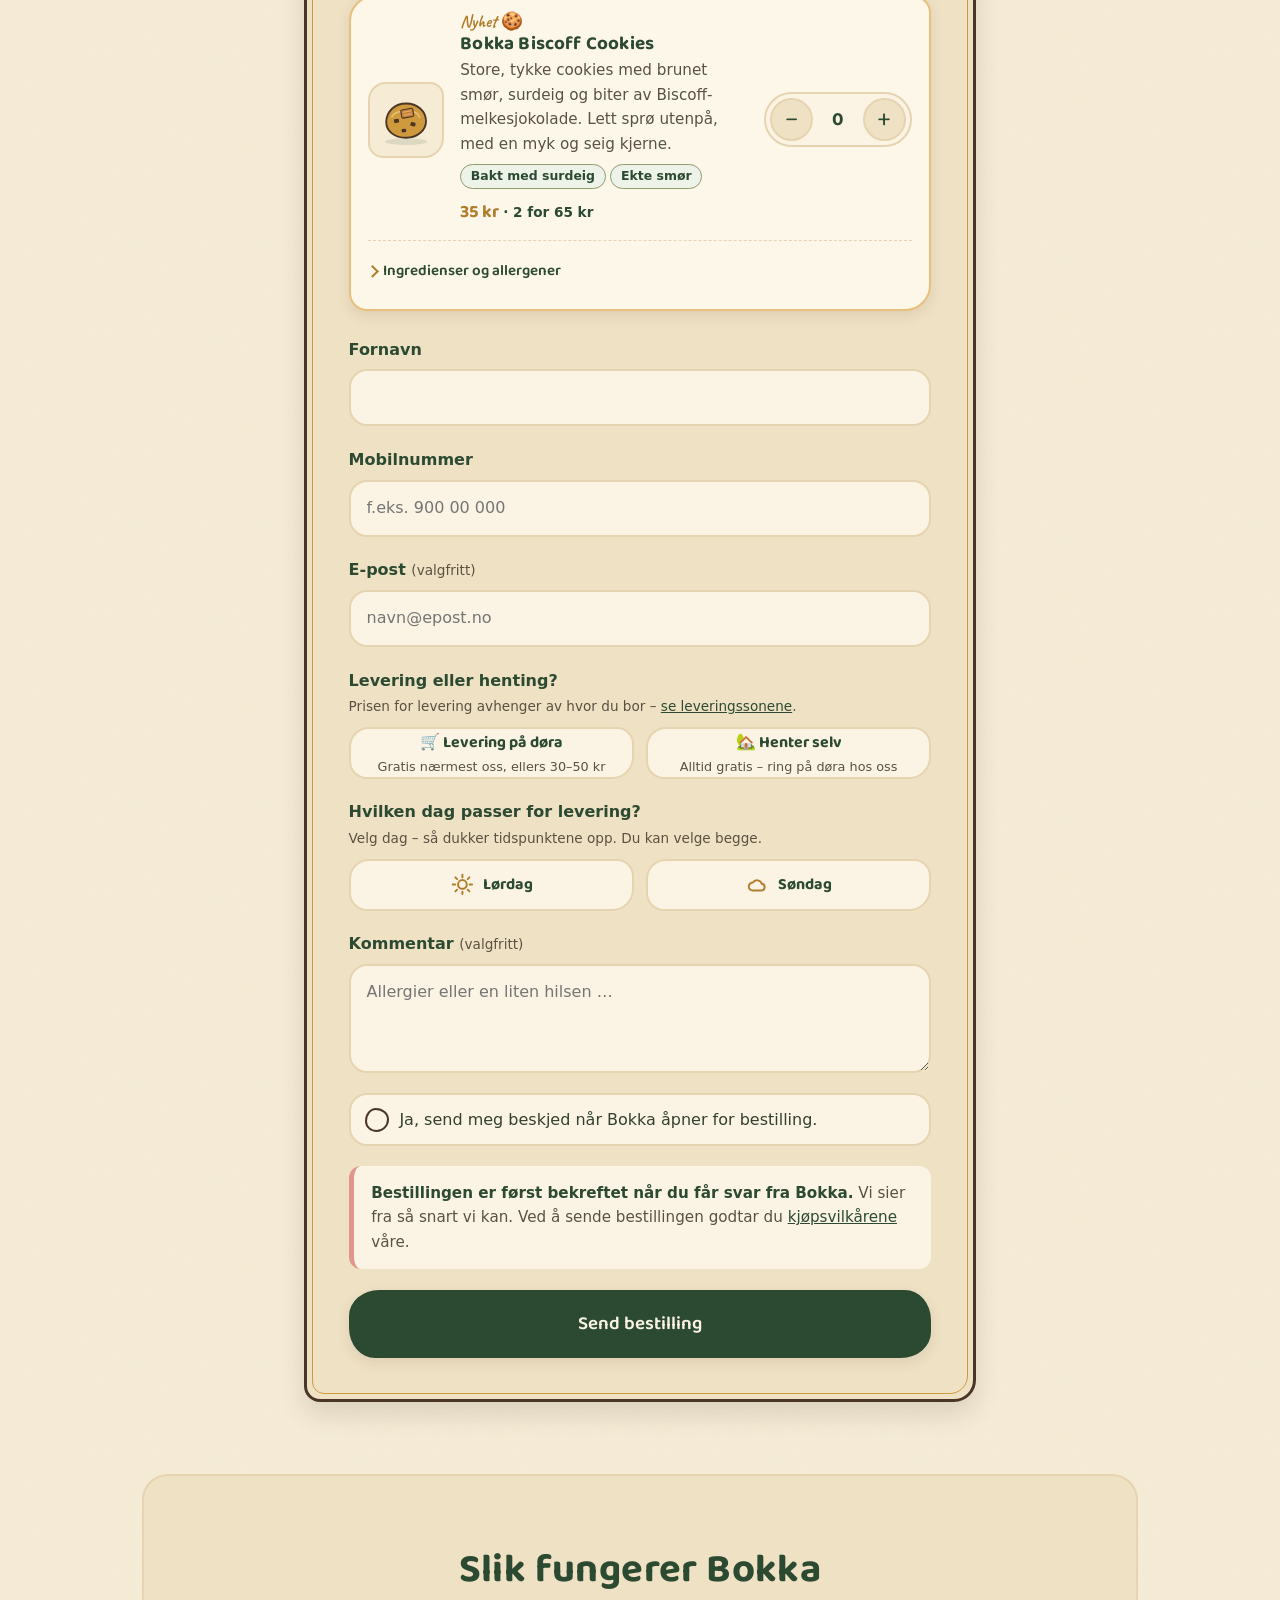
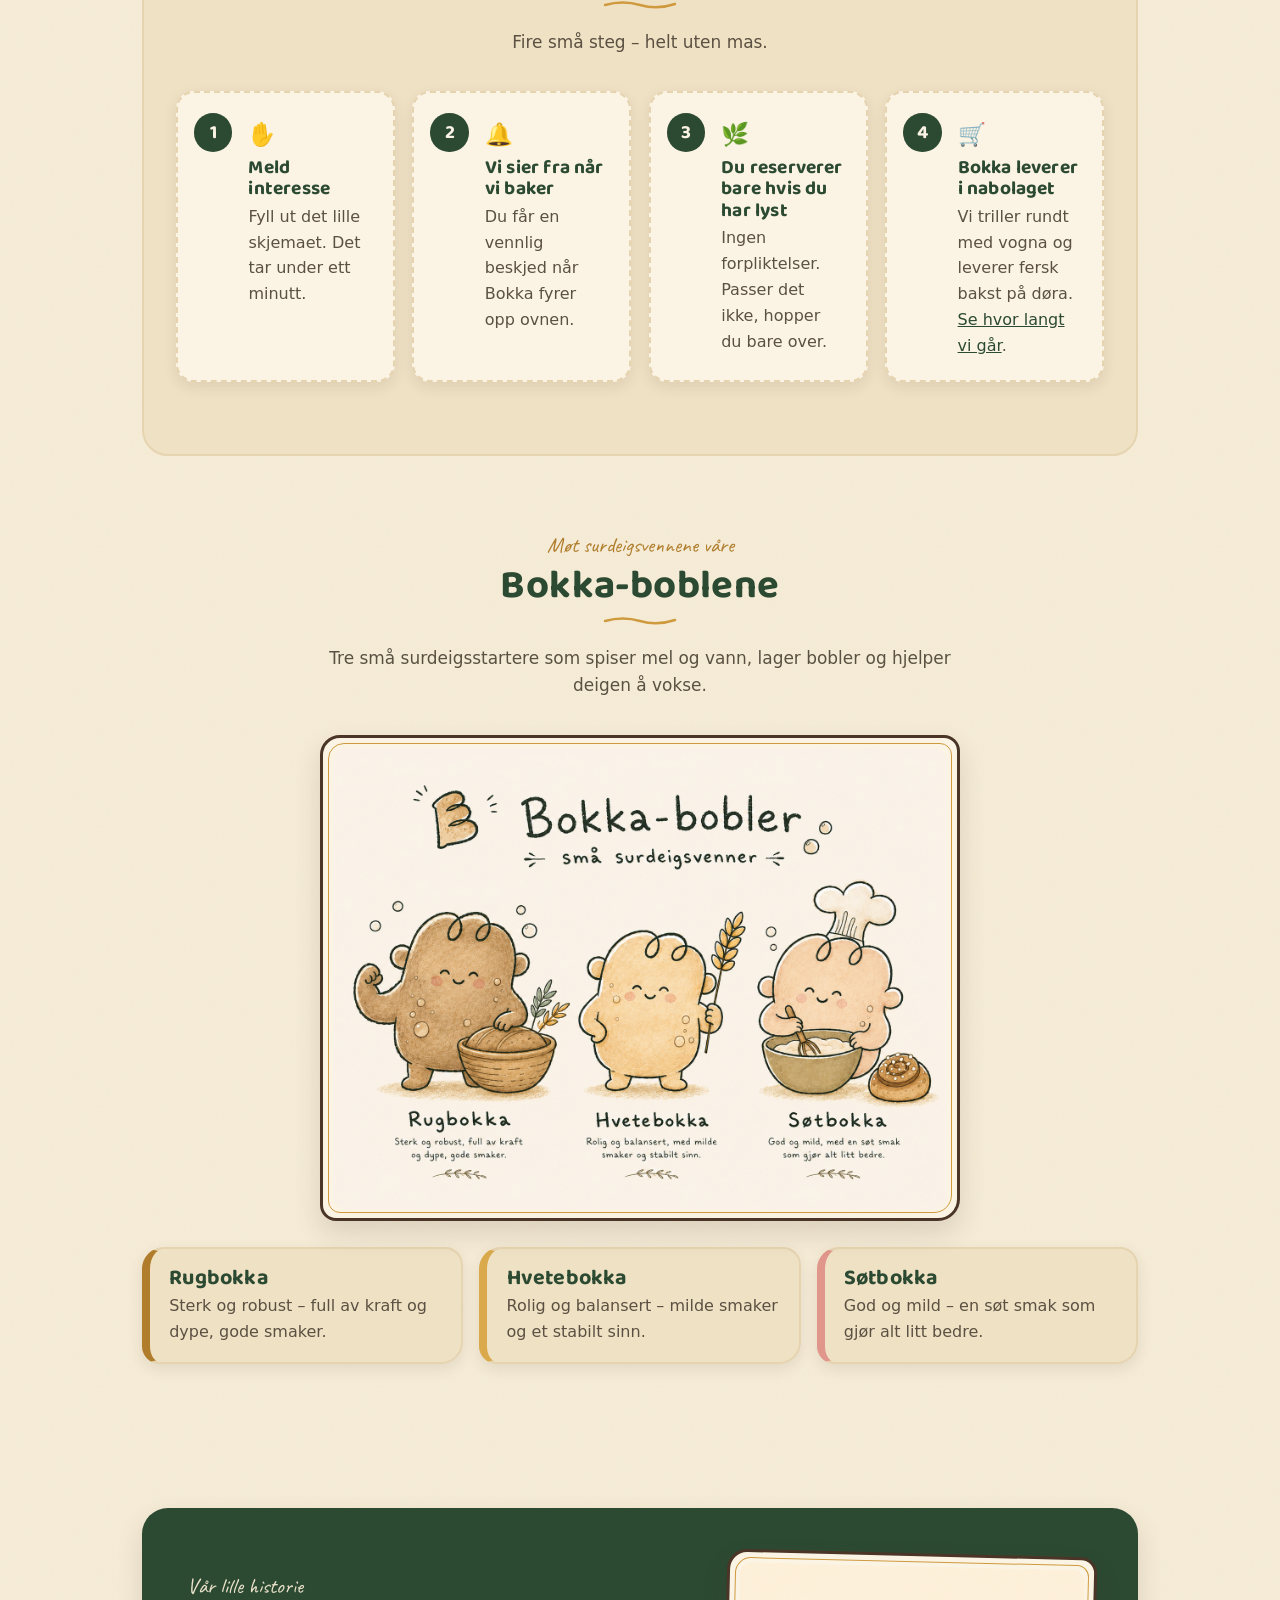
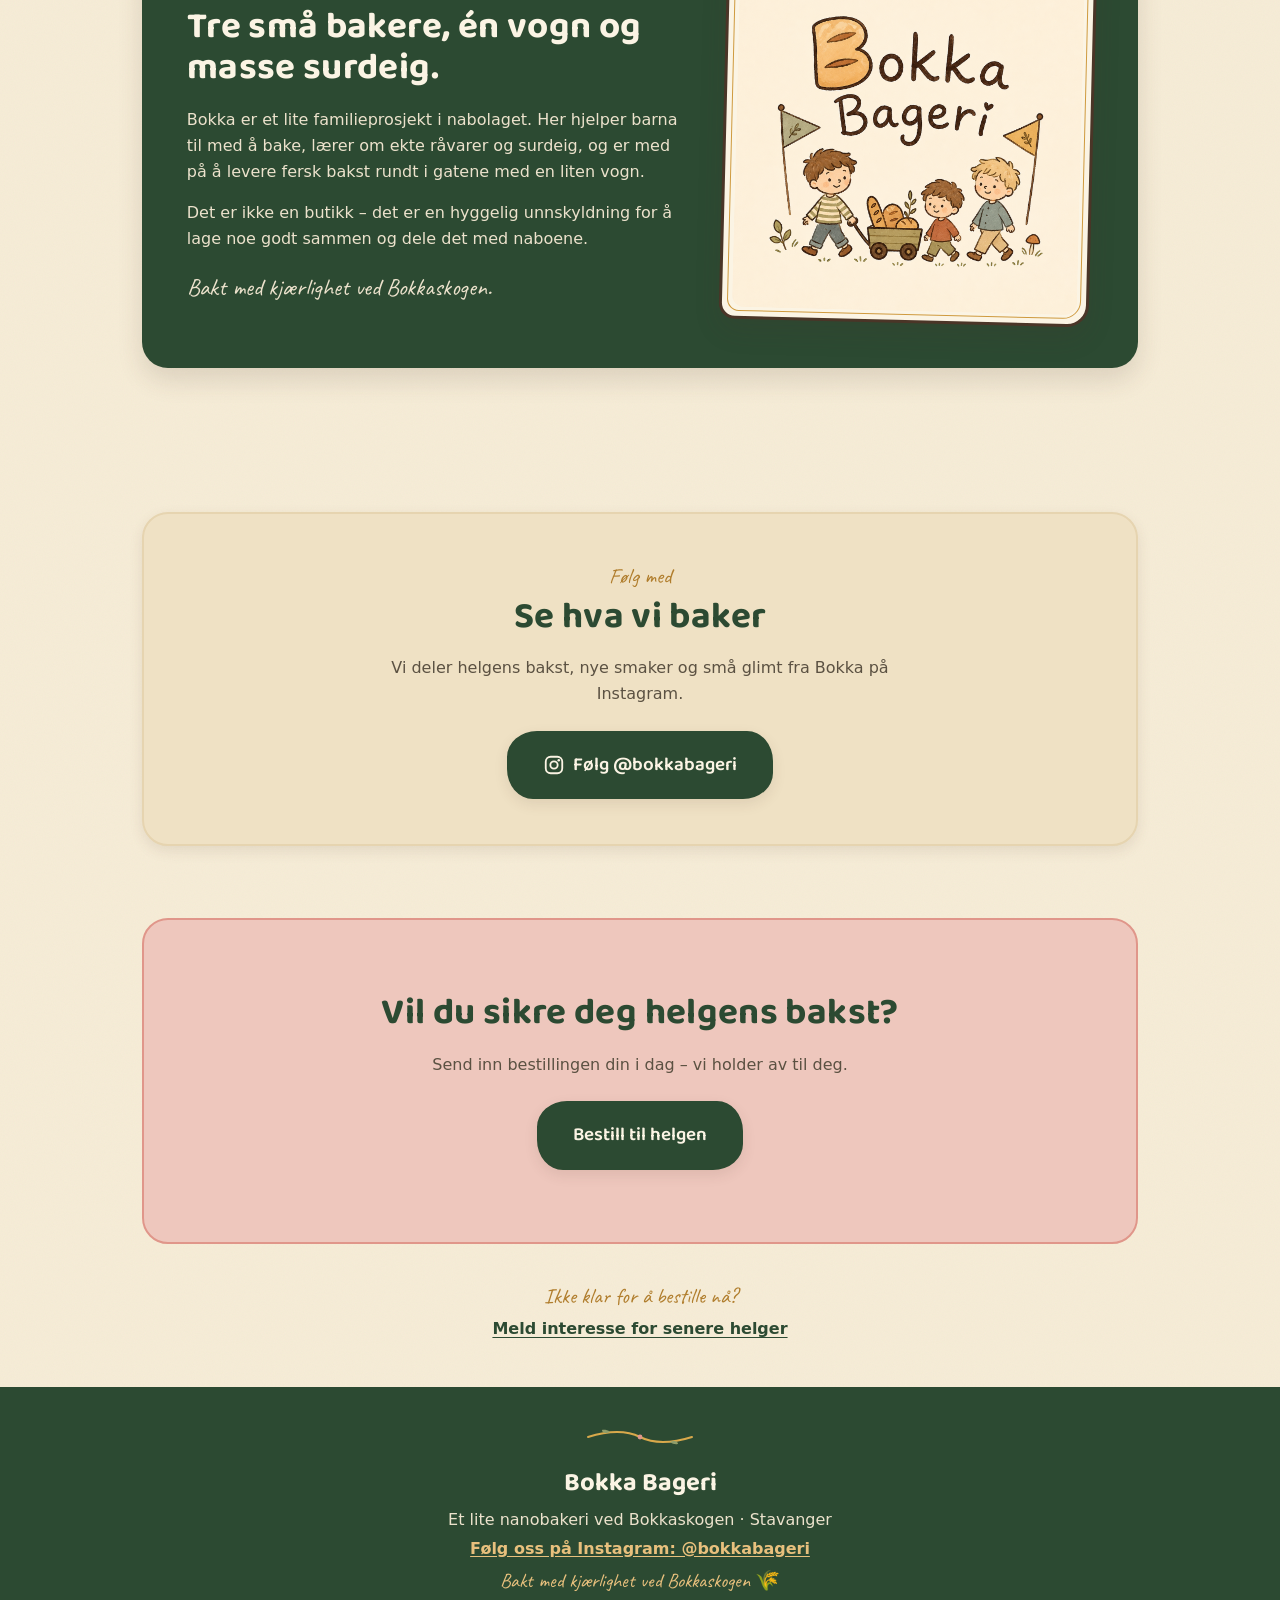
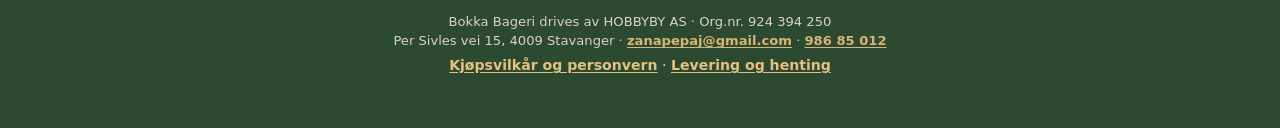
==== commit 2f9de4c4: "Kjøp to, spar 5 kr: kanelboller 2 for 55, cookies 2 for 65, blandet 1+1 = 60 Prisnotater på kortene," ====
--- a/index.html
+++ b/index.html
@@ -26,7 +26,7 @@
   <link rel="preconnect" href="https://fonts.googleapis.com" />
   <link rel="preconnect" href="https://fonts.gstatic.com" crossorigin />
   <link href="https://fonts.googleapis.com/css2?family=Baloo+2:wght@500;600;700&family=Caveat:wght@600;700&display=swap" rel="stylesheet" />
-  <link rel="stylesheet" href="styles.css?v=22" />
+  <link rel="stylesheet" href="styles.css?v=23" />
   <link rel="icon" type="image/png" href="assets/images/branding/9.png" />
   <link rel="apple-touch-icon" href="assets/images/branding/9.png" />
 </head>
@@ -242,6 +242,9 @@
 
           <!-- Produktkort: legg til/fjern `hidden` på <li> for å skru et produkt av/på denne helgen.
                Antall igjen hentes fra Lager-fanen i regnearket (data-stock fylles av script.js). -->
+          <!-- 👇 Kjøp to: hvert par av varer med data-bundle koster 5 kr mindre (BUNDLE_DISCOUNT i apps-script/BokkaIntake.gs) -->
+          <p class="order-deal">🧺 <strong>Kjøp to, spar 5 kr</strong> – også om du blander: 1 kanelbolle + 1 cookie = 60 kr.</p>
+
           <ul class="order-list" role="list">
             <li class="order-card" hidden>
               <div class="order-card__info">
@@ -358,14 +361,14 @@
                   <li>Laget for hånd</li>
                 </ul>
                 <!-- 👇 REDIGER PRIS: bytt bare tallet inne i .order-card__amount -->
-                <p class="order-card__price"><span class="order-card__amount">30</span> kr</p>
+                <p class="order-card__price"><span class="order-card__amount">30</span> kr <span class="order-card__deal">· 2 for 55 kr</span></p>
                 <p class="order-card__stock" data-stock hidden></p>
                 <a class="order-card__notify" href="interesse.html?produkt=Kanelboller%20med%20surdeig">Si fra neste gang vi baker disse</a>
               </div>
               <div class="qty" data-qty>
                 <button type="button" class="qty__btn" data-qty-dec aria-label="Færre kanelboller med surdeig">−</button>
                 <input class="qty__input" type="number" inputmode="numeric" pattern="[0-9]*"
-                       name="antall_kanelbolle" data-product="Kanelboller med surdeig"
+                       name="antall_kanelbolle" data-product="Kanelboller med surdeig" data-bundle
                        value="0" min="0" max="10" step="1" aria-label="Antall kanelboller med surdeig" />
                 <button type="button" class="qty__btn" data-qty-inc aria-label="Flere kanelboller med surdeig">+</button>
               </div>
@@ -402,14 +405,14 @@
                   <li>Ekte smør</li>
                 </ul>
                 <!-- 👇 REDIGER PRIS: bytt bare tallet inne i .order-card__amount -->
-                <p class="order-card__price"><span class="order-card__amount">35</span> kr</p>
+                <p class="order-card__price"><span class="order-card__amount">35</span> kr <span class="order-card__deal">· 2 for 65 kr</span></p>
                 <p class="order-card__stock" data-stock hidden></p>
                 <a class="order-card__notify" href="interesse.html?produkt=Bokka%20Biscoff%20Cookies">Si fra neste gang vi baker disse</a>
               </div>
               <div class="qty" data-qty>
                 <button type="button" class="qty__btn" data-qty-dec aria-label="Færre Bokka Biscoff Cookies">−</button>
                 <input class="qty__input" type="number" inputmode="numeric" pattern="[0-9]*"
-                       name="antall_biscoff_cookies" data-product="Bokka Biscoff Cookies"
+                       name="antall_biscoff_cookies" data-product="Bokka Biscoff Cookies" data-bundle
                        value="0" min="0" max="10" step="1" aria-label="Antall Bokka Biscoff Cookies" />
                 <button type="button" class="qty__btn" data-qty-inc aria-label="Flere Bokka Biscoff Cookies">+</button>
               </div>
@@ -441,6 +444,8 @@
               </div>
             </li>
           </ul>
+
+          <p class="order-sum" id="order-sum" aria-live="polite" hidden></p>
 
           <p class="field__error order-form__empty" id="order-empty" role="alert" hidden>Velg minst én vare før du sender bestillingen.</p>
           <p class="order-form__soldout" id="order-soldout" role="status" hidden>Alt er dessverre utsolgt denne helgen 🧡 <a href="interesse.html">Meld interesse</a>, så sier vi fra neste gang Bokka baker.</p>
@@ -719,6 +724,6 @@
     <p class="site-footer__legal"><a class="site-footer__link" href="vilkar.html">Kjøpsvilkår og personvern</a> &middot; <a class="site-footer__link" href="levering.html">Levering og henting</a></p>
   </footer>
 
-  <script src="script.js?v=17" defer></script>
+  <script src="script.js?v=18" defer></script>
 </body>
 </html>
--- a/styles.css
+++ b/styles.css
@@ -1320,4 +1320,26 @@
 .order-card.is-soldout .order-card__notify { display: inline-block; }
 @media (prefers-reduced-motion: reduce) {
   .order-card__more summary::before { transition: none; }
-}+}
+
+/* ============ Two-for deal + live sum in the order form ============ */
+.order-card__deal { font-family: var(--font-body); font-weight: 600; font-size: 0.85rem; color: var(--forest); }
+.order-deal {
+  margin: 0 0 0.9rem;
+  padding: 0.6rem 0.9rem;
+  text-align: center;
+  font-size: 0.95rem;
+  color: var(--forest);
+  background: #eef3ea;
+  border: 2px dashed var(--sage);
+  border-radius: var(--radius);
+}
+.order-sum {
+  margin: 0.2rem 0 0.4rem;
+  text-align: right;
+  font-family: var(--font-display);
+  font-weight: 700;
+  font-size: 1.08rem;
+  color: var(--bread-deep);
+}
+.order-sum[hidden] { display: none; }
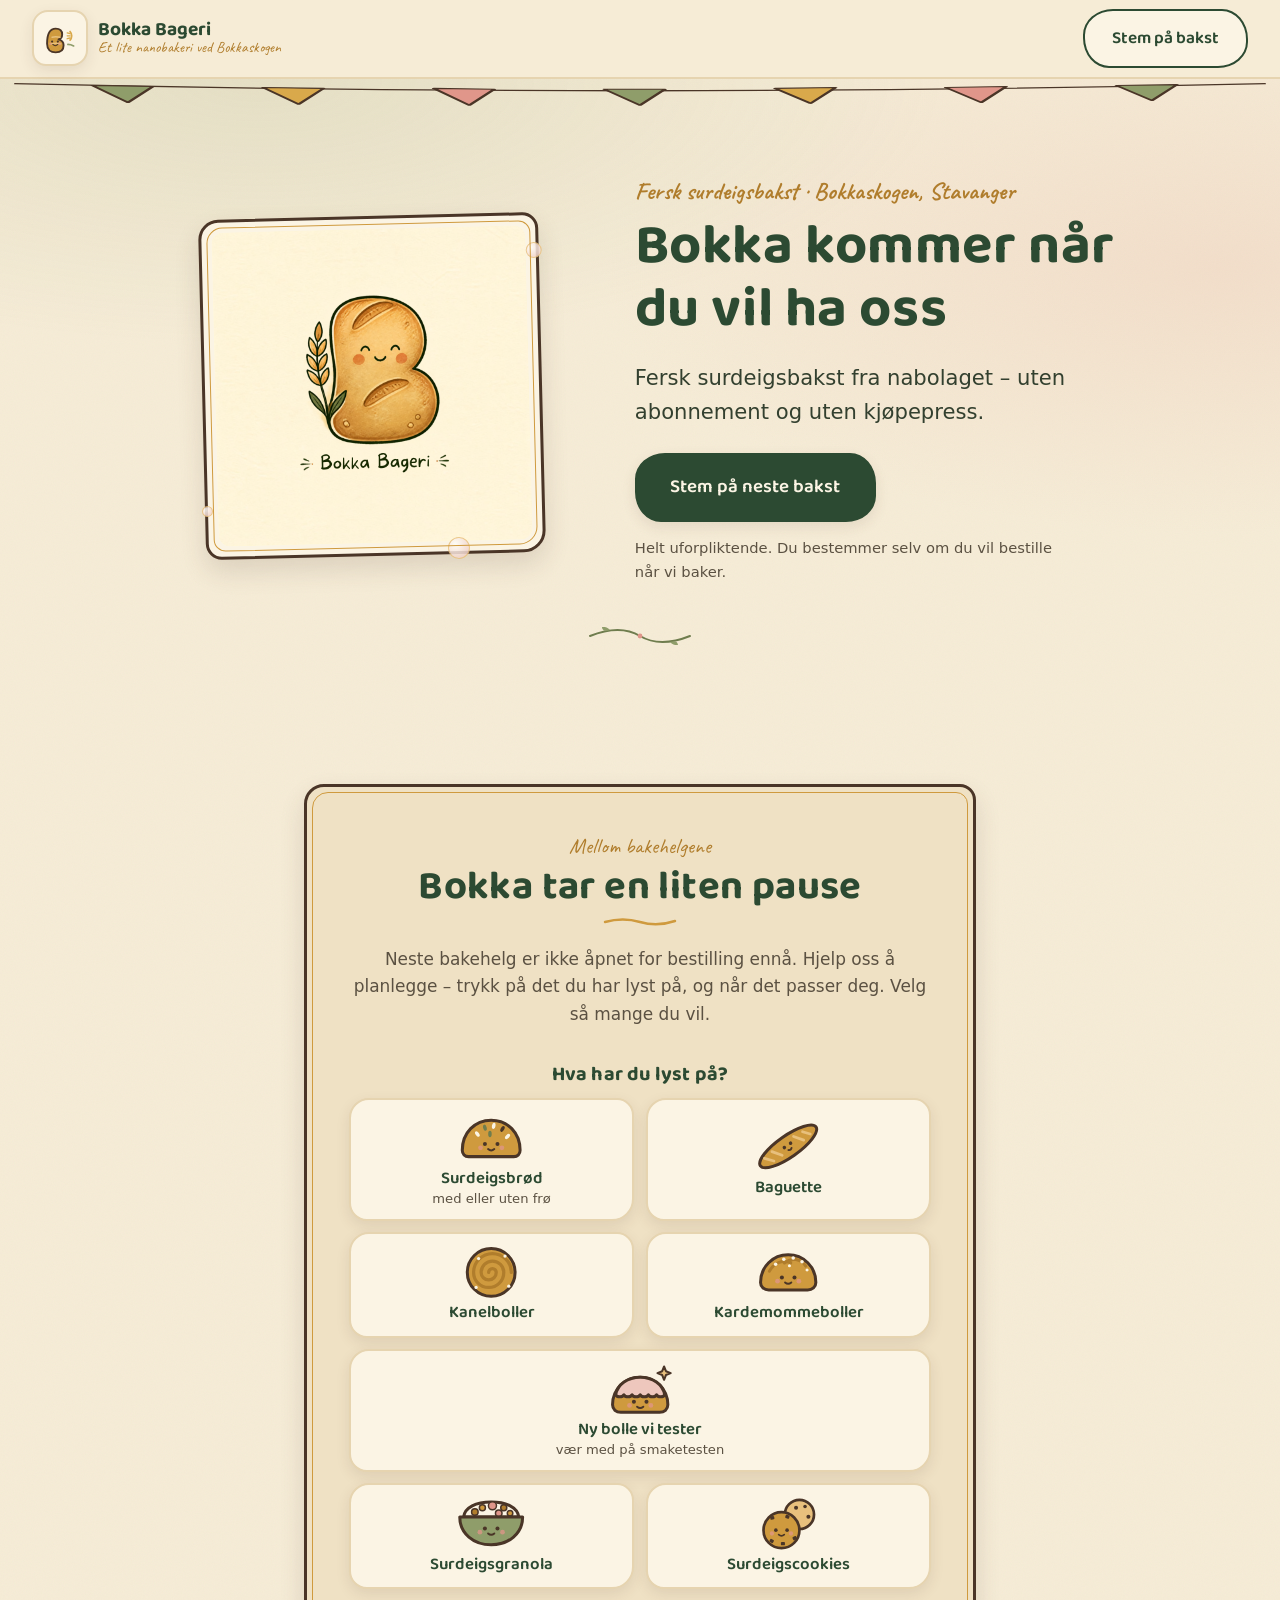
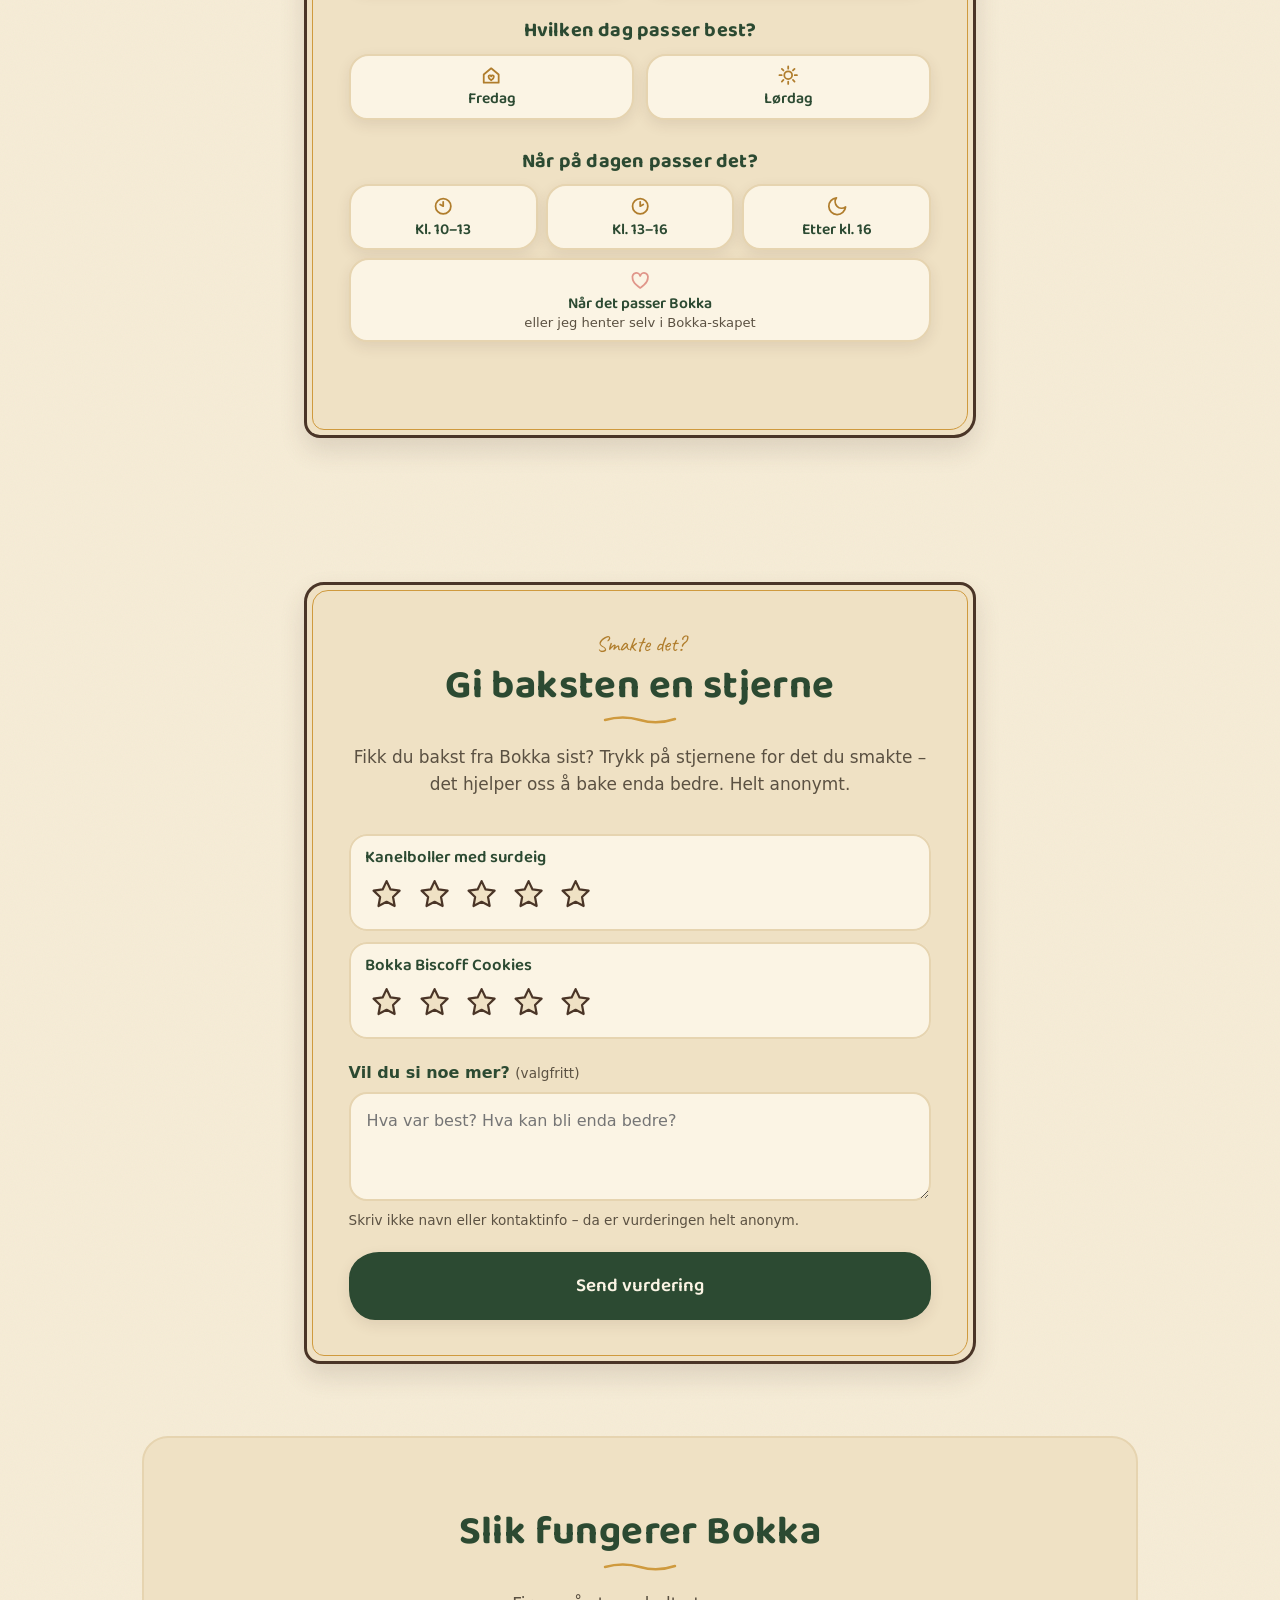
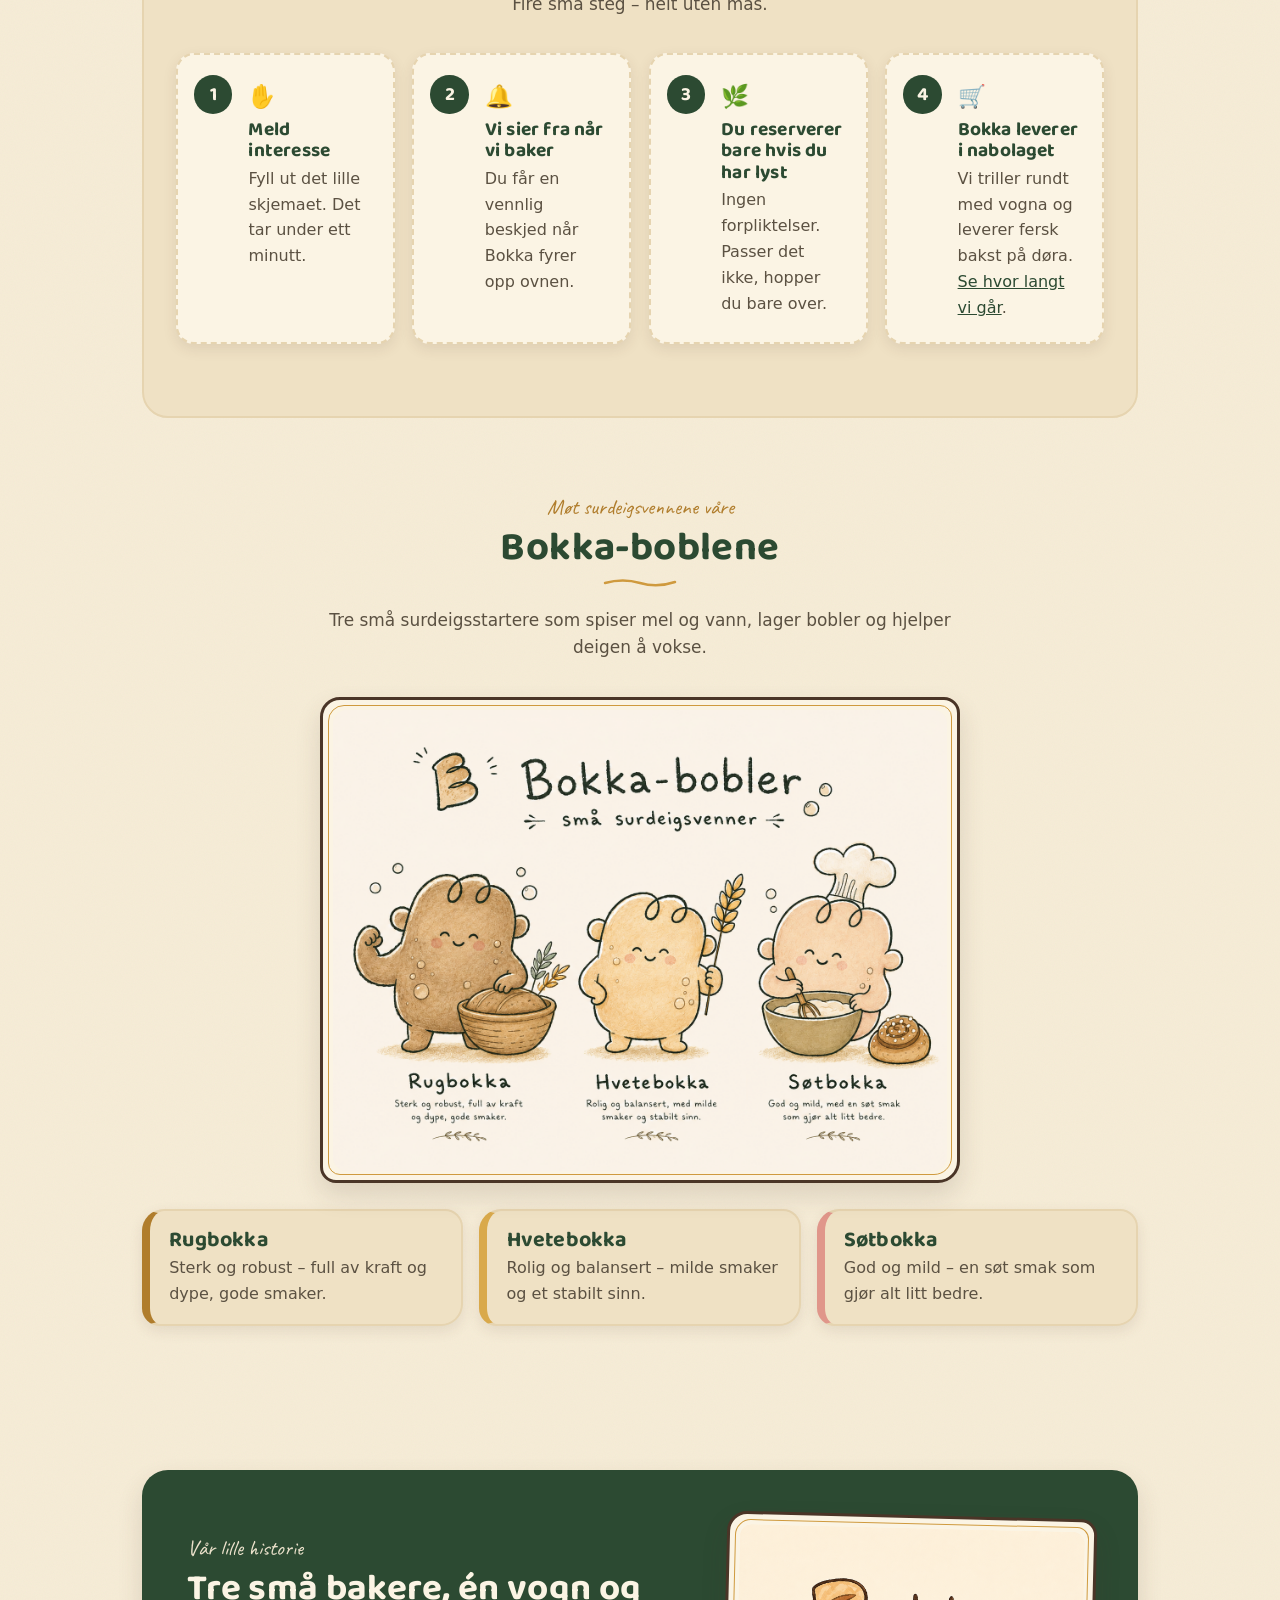
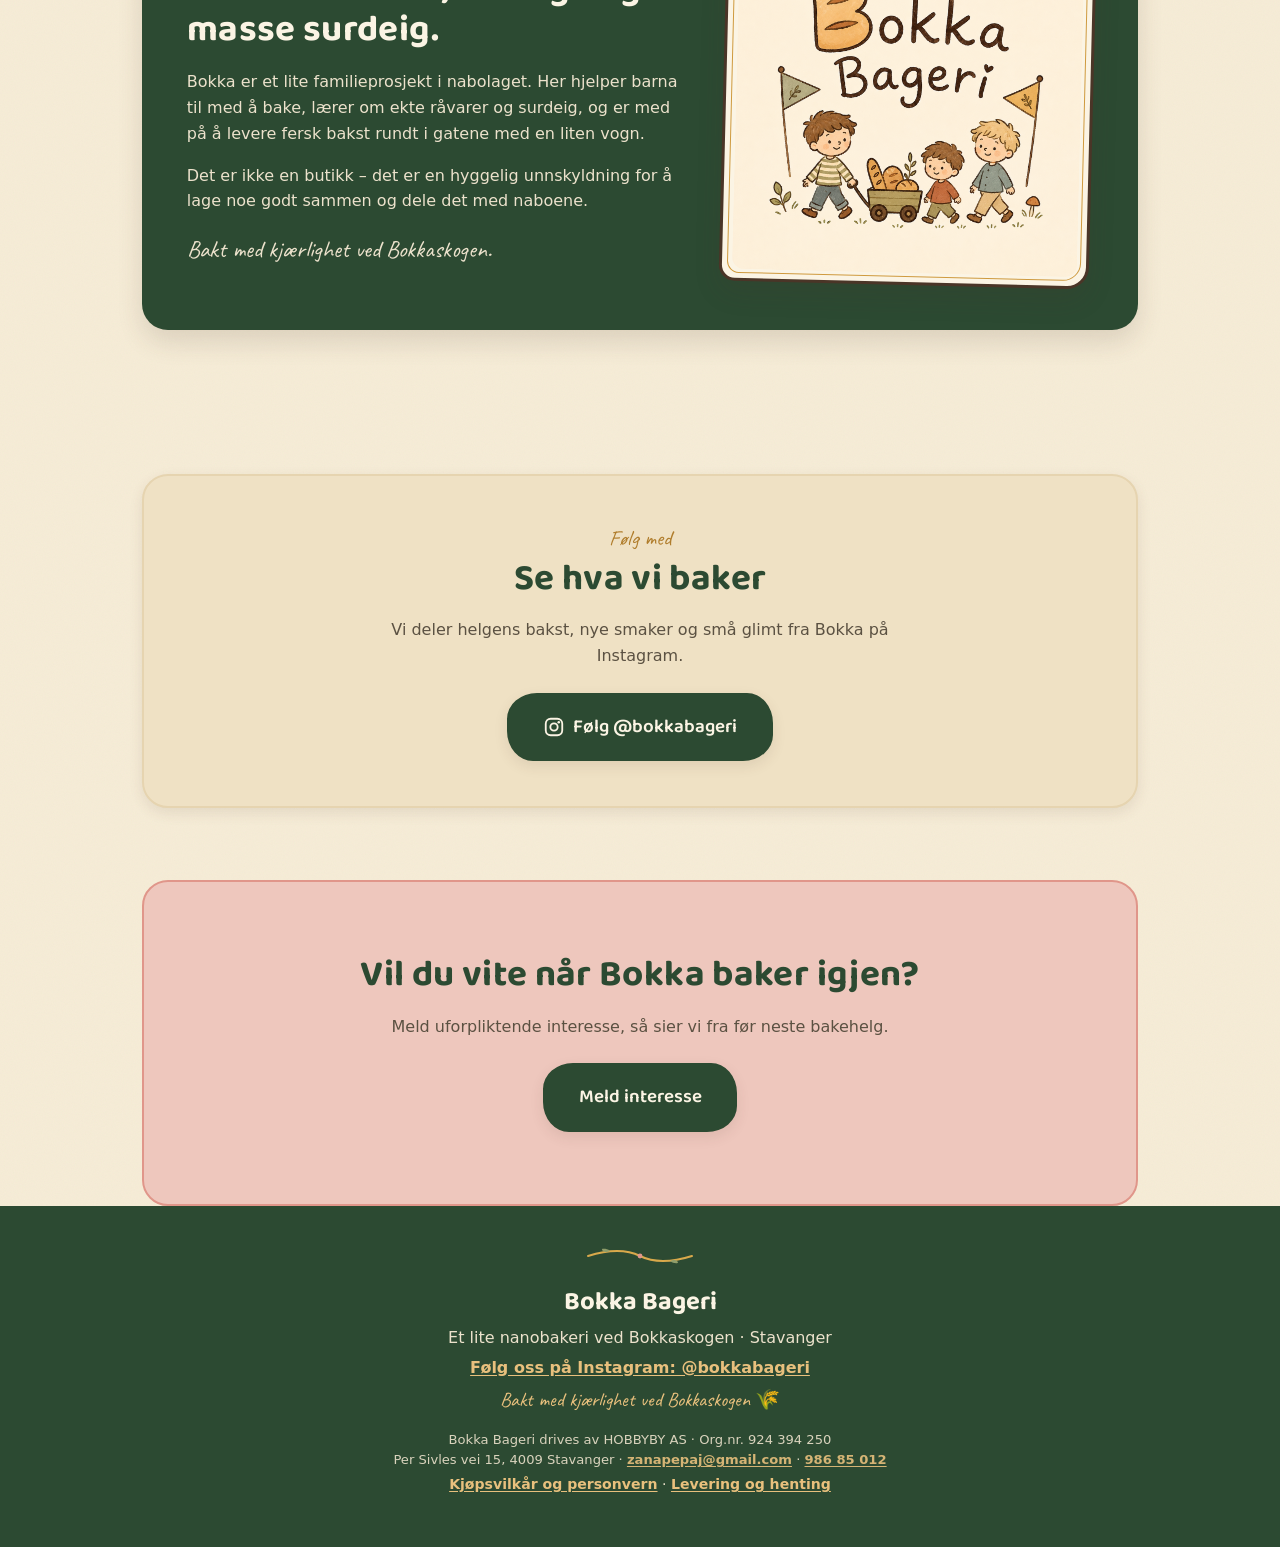
==== commit 9d24e6c8: "Show poll between bake weekends" ====
--- a/index.html
+++ b/index.html
@@ -23,10 +23,24 @@
   <meta name="twitter:description" content="Fersk surdeigsbakst fra nabolaget i Stavanger. Meld uforpliktende interesse – vi sier fra når Bokka baker." />
   <meta name="twitter:image" content="https://zanapepaj.github.io/bokkabageri/assets/images/branding/9.png" />
 
+  <!-- 👇 BYTT for hver bakehelg (må matche ACTIVE_WEEKEND i Apps Script).
+       Fra dagen etter siste bakedag viser forsiden avstemningen i stedet for bestillingen. -->
+  <meta name="bokka-bakehelg" content="2026-10-24_25" />
+  <script>
+    // Decided before first paint, so visitors never see last weekend's order form flip to "utsolgt".
+    (function () {
+      var m = /^(\d{4})-(\d{2})-(\d{2})_(\d{2})$/.exec(document.querySelector('meta[name="bokka-bakehelg"]').content);
+      if (!m) return;
+      // Midnight after the last bake day; 2026-10-31_01 ends in November.
+      var over = new Date(+m[1], +m[2] - 1 + (+m[4] < +m[3] ? 1 : 0), +m[4] + 1);
+      if (new Date() >= over) document.documentElement.classList.add("is-pause");
+    })();
+  </script>
+
   <link rel="preconnect" href="https://fonts.googleapis.com" />
   <link rel="preconnect" href="https://fonts.gstatic.com" crossorigin />
   <link href="https://fonts.googleapis.com/css2?family=Baloo+2:wght@500;600;700&family=Caveat:wght@600;700&display=swap" rel="stylesheet" />
-  <link rel="stylesheet" href="styles.css?v=23" />
+  <link rel="stylesheet" href="styles.css?v=24" />
   <link rel="icon" type="image/png" href="assets/images/branding/9.png" />
   <link rel="apple-touch-icon" href="assets/images/branding/9.png" />
 </head>
@@ -57,7 +71,8 @@
         <span class="brand__descriptor">Et lite nanobakeri ved Bokkaskogen</span>
       </span>
     </a>
-    <a class="btn btn--ghost header__cta" href="#helgens-bestilling">Bestill til helgen</a>
+    <a class="btn btn--ghost header__cta" href="#helgens-bestilling" data-show="open">Bestill til helgen</a>
+    <a class="btn btn--ghost header__cta" href="#avstemning" data-show="pause">Stem på bakst</a>
   </header>
 
   <main id="hovedinnhold">
@@ -92,7 +107,8 @@
           <p class="hero__eyebrow">Fersk surdeigsbakst · Bokkaskogen, Stavanger</p>
           <h1 id="hero-tittel">Bokka kommer når du vil ha oss</h1>
           <p class="hero__lead">Fersk surdeigsbakst fra nabolaget – uten abonnement og uten kjøpepress.</p>
-          <a class="btn btn--primary btn--big" href="#helgens-bestilling">Bestill til helgen</a>
+          <a class="btn btn--primary btn--big" href="#helgens-bestilling" data-show="open">Bestill til helgen</a>
+          <a class="btn btn--primary btn--big" href="#avstemning" data-show="pause">Stem på neste bakst</a>
           <p class="hero__reassure">Helt uforpliktende. Du bestemmer selv om du vil bestille når vi baker.</p>
         </div>
       </div>
@@ -104,19 +120,20 @@
       </svg>
     </section>
 
-    <!-- ============ POLL (pause-helg) ============
-         Når vi selger igjen: legg `hidden` på denne, fjern `hidden` fra #helgens-bestilling og
-         interesse-teaseren, og sett header-/hero-/final-CTA tilbake til #helgens-bestilling. -->
-    <section class="section weekend-order" id="avstemning" aria-labelledby="poll-tittel" hidden>
+    <!-- ============ POLL (mellom bakehelgene) ============
+         Vises automatisk fra dagen etter siste bakedag (bokka-bakehelg i <head>), og da skjules bestillingen.
+         data-vote må matche POLL_OPTIONS i apps-script/BokkaIntake.gs. -->
+    <section class="section weekend-order" id="avstemning" aria-labelledby="poll-tittel" data-show="pause">
       <div class="order-wrap frame">
         <div class="section__head">
-          <p class="eyebrow-hand">Denne helgen</p>
+          <p class="eyebrow-hand">Mellom bakehelgene</p>
           <h2 id="poll-tittel">Bokka tar en liten pause</h2>
-          <p class="section__sub">Vi baker ikke denne helgen. Hjelp oss å velge hva vi skal bake fremover – trykk på det du vil ha mer av. Velg så mange du vil.</p>
+          <p class="section__sub">Neste bakehelg er ikke åpnet for bestilling ennå. Hjelp oss å planlegge – trykk på det du har lyst på, og når det passer deg. Velg så mange du vil.</p>
         </div>
 
-        <ul class="poll-grid" role="list">
-          <li><button type="button" class="poll-option" data-vote="Bokka-brød med frø" data-yum="frøbrød" aria-pressed="false">
+        <h3 class="poll__q" id="poll-q-bakst">Hva har du lyst på?</h3>
+        <ul class="poll-grid" role="list" aria-labelledby="poll-q-bakst">
+          <li><button type="button" class="poll-option" data-vote="Surdeigsbrød" data-yum="surdeigsbrød" aria-pressed="false">
             <svg class="poll-option__icon" viewBox="4 14.5 56 42" aria-hidden="true" focusable="false">
               <path d="M9 45c0-14 10-24 23-24s23 10 23 24c0 3-2 5-5 5H14c-3 0-5-2-5-5z" fill="var(--bread)"/>
               <g class="ic-flat">
@@ -131,21 +148,8 @@
               <path class="ic-thin" d="M29.5 44c1.6 1.4 3.4 1.4 5 0"/>
               <circle class="ic-cheek" cx="23.5" cy="43" r="1.9"/><circle class="ic-cheek" cx="40.5" cy="43" r="1.9"/>
             </svg>
-            <span>Bokka-brød med frø</span>
-            <span class="poll-option__hint">chia, linfrø, solsikke</span>
-          </button></li>
-          <li><button type="button" class="poll-option" data-vote="Rundstykker" data-yum="rundstykker" aria-pressed="false">
-            <svg class="poll-option__icon" viewBox="3 19.25 58 43.5" aria-hidden="true" focusable="false">
-              <ellipse cx="15" cy="40" rx="10" ry="8" fill="var(--bread)"/>
-              <ellipse cx="49" cy="40" rx="10" ry="8" fill="var(--bread)"/>
-              <ellipse cx="32" cy="38" rx="11" ry="9.5" fill="var(--bread)"/>
-              <path class="ic-line" d="M10 37q5-3 10 0M44 37q5-3 10 0" stroke="var(--bread-light)" stroke-width="2"/>
-              <path d="M5 46h54l-4 8H9z" fill="var(--beige)"/>
-              <circle class="ic-eye" cx="28" cy="37.5" r="1.5"/><circle class="ic-eye" cx="36" cy="37.5" r="1.5"/>
-              <path class="ic-thin" d="M30 41c1.3 1.2 2.7 1.2 4 0"/>
-              <circle class="ic-cheek" cx="25" cy="40.5" r="1.7"/><circle class="ic-cheek" cx="39" cy="40.5" r="1.7"/>
-            </svg>
-            <span>Rundstykker</span>
+            <span>Surdeigs&shy;brød</span>
+            <span class="poll-option__hint">med eller uten frø</span>
           </button></li>
           <li><button type="button" class="poll-option" data-vote="Baguette" data-yum="baguetter" aria-pressed="false">
             <svg class="poll-option__icon" viewBox="4 11 56 42" aria-hidden="true" focusable="false">
@@ -166,7 +170,33 @@
                 <circle cx="24" cy="23" r="1.3"/><circle cx="45" cy="21" r="1.3"/><circle cx="48" cy="45" r="1.3"/><circle cx="22" cy="46" r="1.3"/>
               </g>
             </svg>
-            <span>Kanelboller</span>
+            <span>Kanel&shy;boller</span>
+          </button></li>
+          <li><button type="button" class="poll-option" data-vote="Kardemommeboller" data-yum="kardemommeboller" aria-pressed="false">
+            <svg class="poll-option__icon" viewBox="6 16 56 42" aria-hidden="true" focusable="false">
+              <path d="M12 45c0-12.5 9.8-22 22-22s22 9.5 22 22c0 3.6-2.9 6-6.5 6h-31c-3.6 0-6.5-2.4-6.5-6z" fill="var(--bread)"/>
+              <path class="ic-line" d="M19 36c4-7 11-9.5 17-6.5M31 29.5c5.5-4.5 13-3.5 17 2.5" stroke="var(--bread-deep)" stroke-width="2.4"/>
+              <g class="ic-flat" fill="var(--cream)">
+                <circle cx="24" cy="30.5" r="1.4"/><circle cx="30.5" cy="26.5" r="1.4"/><circle cx="38" cy="25.6" r="1.4"/>
+                <circle cx="45" cy="28.5" r="1.4"/><circle cx="35" cy="31.8" r="1.2"/><circle cx="49" cy="35" r="1.2"/>
+              </g>
+              <circle class="ic-eye" cx="29" cy="41" r="1.6"/><circle class="ic-eye" cx="39" cy="41" r="1.6"/>
+              <path class="ic-thin" d="M31.5 45c1.6 1.4 3.4 1.4 5 0"/>
+              <circle class="ic-cheek" cx="25.5" cy="44" r="1.9"/><circle class="ic-cheek" cx="42.5" cy="44" r="1.9"/>
+            </svg>
+            <span>Karde&shy;momme&shy;boller</span>
+          </button></li>
+          <li class="poll-grid__wide"><button type="button" class="poll-option" data-vote="Ny bolle vi tester" data-yum="nye smaker" aria-pressed="false">
+            <svg class="poll-option__icon" viewBox="6 9.75 56 42" aria-hidden="true" focusable="false">
+              <path d="M12 43c0-12.5 9.8-22 22-22s22 9.5 22 22c0 3.6-2.9 6-6.5 6h-31c-3.6 0-6.5-2.4-6.5-6z" fill="var(--bread)"/>
+              <path d="M14.5 35c1.5-8.3 9.6-14 19.5-14s18 5.7 19.5 14c-1.1 2.2-5.4 2.2-6.5 0c-1.1 2.2-5.4 2.2-6.5 0c-1.1 2.2-5.4 2.2-6.5 0c-1.1 2.2-5.4 2.2-6.5 0c-1.1 2.2-5.4 2.2-6.5 0c-1.1 2.2-5.4 2.2-6.5 0z" fill="var(--pink-soft)"/>
+              <path d="M53 12.5l1.5 3.8 3.8 1.5-3.8 1.5-1.5 3.8-1.5-3.8-3.8-1.5 3.8-1.5z" fill="var(--bread-light)" stroke-width="1.6"/>
+              <circle class="ic-eye" cx="29" cy="40.5" r="1.6"/><circle class="ic-eye" cx="39" cy="40.5" r="1.6"/>
+              <path class="ic-thin" d="M31.5 44.5c1.6 1.4 3.4 1.4 5 0"/>
+              <circle class="ic-cheek" cx="25.5" cy="43.5" r="1.9"/><circle class="ic-cheek" cx="42.5" cy="43.5" r="1.9"/>
+            </svg>
+            <span>Ny bolle vi tester</span>
+            <span class="poll-option__hint">vær med på smaketesten</span>
           </button></li>
           <li><button type="button" class="poll-option" data-vote="Surdeigsgranola" data-yum="surdeigsgranola" aria-pressed="false">
             <svg class="poll-option__icon" viewBox="4 17 56 42" aria-hidden="true" focusable="false">
@@ -183,7 +213,7 @@
             </svg>
             <span>Surdeigs&shy;granola</span>
           </button></li>
-          <li><button type="button" class="poll-option" data-vote="Surdeigscookies med mørk sjokolade" data-yum="surdeigscookies med mørk sjokolade" aria-pressed="false">
+          <li><button type="button" class="poll-option" data-vote="Surdeigscookies" data-yum="cookies" aria-pressed="false">
             <svg class="poll-option__icon" viewBox="0.65 9.5 62.7 47" aria-hidden="true" focusable="false">
               <circle cx="42" cy="25" r="13" fill="var(--bread-light)"/>
               <g class="ic-flat" fill="var(--brown-ink)">
@@ -202,7 +232,39 @@
               <circle class="ic-cheek" cx="17.5" cy="42" r="1.9"/><circle class="ic-cheek" cx="34.5" cy="42" r="1.9"/>
             </svg>
             <span>Surdeigs&shy;cookies</span>
-            <span class="poll-option__hint">med mørk sjokolade</span>
+          </button></li>
+        </ul>
+
+        <h3 class="poll__q" id="poll-q-dag">Hvilken dag passer best?</h3>
+        <ul class="poll-grid" role="list" aria-labelledby="poll-q-dag">
+          <li><button type="button" class="poll-option poll-option--small" data-vote="Fredag" aria-pressed="false">
+            <svg class="check__icon" viewBox="0 0 24 24" aria-hidden="true" focusable="false"><path d="M4 11.2 12 4.6l8 6.6V20H4z" /><path d="M12 17.4s-2.9-1.7-2.9-3.6a1.5 1.5 0 0 1 2.9-.6 1.5 1.5 0 0 1 2.9.6c0 1.9-2.9 3.6-2.9 3.6z" /></svg>
+            <span>Fredag</span>
+          </button></li>
+          <li><button type="button" class="poll-option poll-option--small" data-vote="Lørdag" aria-pressed="false">
+            <svg class="check__icon" viewBox="0 0 24 24" aria-hidden="true" focusable="false"><circle cx="12" cy="12" r="4.2" /><path d="M12 2.6v2.4M12 19v2.4M2.6 12h2.4M19 12h2.4M5.2 5.2l1.7 1.7M17.1 17.1l1.7 1.7M18.8 5.2l-1.7 1.7M6.9 17.1l-1.7 1.7" /></svg>
+            <span>Lørdag</span>
+          </button></li>
+        </ul>
+
+        <h3 class="poll__q" id="poll-q-tid">Når på dagen passer det?</h3>
+        <ul class="poll-grid poll-grid--3" role="list" aria-labelledby="poll-q-tid">
+          <li><button type="button" class="poll-option poll-option--small" data-vote="Kl. 10–13" aria-pressed="false">
+            <svg class="check__icon" viewBox="0 0 24 24" aria-hidden="true" focusable="false"><circle cx="12" cy="12" r="8.2" /><path d="M12 12V7.3M12 12 8.7 10.1" /></svg>
+            <span>Kl. 10–13</span>
+          </button></li>
+          <li><button type="button" class="poll-option poll-option--small" data-vote="Kl. 13–16" aria-pressed="false">
+            <svg class="check__icon" viewBox="0 0 24 24" aria-hidden="true" focusable="false"><circle cx="12" cy="12" r="8.2" /><path d="M12 12V7.3M12 12l3.3-1.9" /></svg>
+            <span>Kl. 13–16</span>
+          </button></li>
+          <li><button type="button" class="poll-option poll-option--small" data-vote="Etter kl. 16" aria-pressed="false">
+            <svg class="check__icon" viewBox="0 0 24 24" aria-hidden="true" focusable="false"><path d="M21 12.79A9 9 0 1 1 11.21 3 7 7 0 0 0 21 12.79z" /></svg>
+            <span>Etter kl. 16</span>
+          </button></li>
+          <li class="poll-grid__wide"><button type="button" class="poll-option poll-option--small" data-vote="Når det passer Bokka / henter selv i skapet" aria-pressed="false">
+            <svg class="check__icon" viewBox="0 0 24 24" aria-hidden="true" focusable="false"><path d="M12 20.3S3.8 15.4 3.8 9.6A3.8 3.8 0 0 1 12 7.4a3.8 3.8 0 0 1 8.2 2.2c0 5.8-8.2 10.7-8.2 10.7Z" /></svg>
+            <span>Når det passer Bokka</span>
+            <span class="poll-option__hint">eller jeg henter selv i Bokka-skapet</span>
           </button></li>
         </ul>
 
@@ -210,8 +272,59 @@
       </div>
     </section>
 
+    <!-- ============ RATING (mellom bakehelgene) ============
+         script.js lager én stjernerad per vare på forrige bakehelgs meny (bestillingskortene som ikke er `hidden`). -->
+    <section class="section weekend-order" id="vurdering" aria-labelledby="vurdering-tittel" data-show="pause" hidden>
+      <div class="order-wrap frame">
+        <div class="section__head">
+          <p class="eyebrow-hand">Smakte det?</p>
+          <h2 id="vurdering-tittel">Gi baksten en stjerne</h2>
+          <p class="section__sub">Fikk du bakst fra Bokka sist? Trykk på stjernene for det du smakte – det hjelper oss å bake enda bedre. Helt anonymt.</p>
+        </div>
+
+        <form id="rating-form" class="form" novalidate>
+          <input type="hidden" name="form_type" value="rating" />
+          <div class="hp" aria-hidden="true">
+            <label for="rating-gotcha">La dette feltet stå tomt</label>
+            <input type="text" id="rating-gotcha" name="_gotcha" tabindex="-1" autocomplete="off" />
+          </div>
+
+          <div class="rate-list" id="rate-list"></div>
+          <template id="rate-row">
+            <fieldset class="rate">
+              <legend class="rate__name"></legend>
+              <div class="rate__stars">
+                <label class="rate__star"><input type="radio" value="1" aria-label="1 av 5 stjerner" /><svg viewBox="0 0 24 24" aria-hidden="true" focusable="false"><path d="M12 2.8l2.7 5.7 6.2.8-4.5 4.3 1.1 6.2L12 16.9l-5.5 2.9 1.1-6.2-4.5-4.3 6.2-.8z" /></svg></label>
+                <label class="rate__star"><input type="radio" value="2" aria-label="2 av 5 stjerner" /><svg viewBox="0 0 24 24" aria-hidden="true" focusable="false"><path d="M12 2.8l2.7 5.7 6.2.8-4.5 4.3 1.1 6.2L12 16.9l-5.5 2.9 1.1-6.2-4.5-4.3 6.2-.8z" /></svg></label>
+                <label class="rate__star"><input type="radio" value="3" aria-label="3 av 5 stjerner" /><svg viewBox="0 0 24 24" aria-hidden="true" focusable="false"><path d="M12 2.8l2.7 5.7 6.2.8-4.5 4.3 1.1 6.2L12 16.9l-5.5 2.9 1.1-6.2-4.5-4.3 6.2-.8z" /></svg></label>
+                <label class="rate__star"><input type="radio" value="4" aria-label="4 av 5 stjerner" /><svg viewBox="0 0 24 24" aria-hidden="true" focusable="false"><path d="M12 2.8l2.7 5.7 6.2.8-4.5 4.3 1.1 6.2L12 16.9l-5.5 2.9 1.1-6.2-4.5-4.3 6.2-.8z" /></svg></label>
+                <label class="rate__star"><input type="radio" value="5" aria-label="5 av 5 stjerner" /><svg viewBox="0 0 24 24" aria-hidden="true" focusable="false"><path d="M12 2.8l2.7 5.7 6.2.8-4.5 4.3 1.1 6.2L12 16.9l-5.5 2.9 1.1-6.2-4.5-4.3 6.2-.8z" /></svg></label>
+              </div>
+            </fieldset>
+          </template>
+
+          <div class="field">
+            <label for="rating-kommentar">Vil du si noe mer? <span class="field__optional">(valgfritt)</span></label>
+            <textarea id="rating-kommentar" name="kommentar" rows="3" maxlength="500" placeholder="Hva var best? Hva kan bli enda bedre?"></textarea>
+            <p class="field__hint">Skriv ikke navn eller kontaktinfo – da er vurderingen helt anonym.</p>
+          </div>
+
+          <p class="field__error order-form__empty" id="rating-empty" role="alert" hidden>Trykk på stjernene for minst én vare.</p>
+          <p class="field__error form__error" id="rating-error" role="alert" hidden>Oi, vurderingen kom ikke fram. Prøv igjen om litt.</p>
+
+          <button type="submit" class="btn btn--primary btn--big btn--full">Send vurdering</button>
+        </form>
+
+        <div class="form__success" id="rating-success" role="status" hidden>
+          <span class="form__success-mark" aria-hidden="true">⭐</span>
+          <h3>Tusen takk!</h3>
+          <p>Vi leser alt og tar det med oss til neste bakst. 🧡</p>
+        </div>
+      </div>
+    </section>
+
     <!-- ============ WEEKEND ORDER ============ -->
-    <section class="section weekend-order" id="helgens-bestilling" aria-labelledby="bestilling-tittel">
+    <section class="section weekend-order" id="helgens-bestilling" aria-labelledby="bestilling-tittel" data-show="open">
       <div class="order-wrap frame">
         <span class="order__badge" role="text">Begrenset antall</span>
 
@@ -231,8 +344,8 @@
                and CSV rows easy to tell apart. -->
           <input type="hidden" name="_subject" value="Bokka – Helgens bestilling" />
           <input type="hidden" name="form_type" value="weekend_order" />
-          <!-- 👇 BYTT for hver bakehelg (må matche ACTIVE_WEEKEND i Apps Script) -->
-          <input type="hidden" name="bakehelg" value="2026-10-24_25" />
+          <!-- Fylles av script.js fra bokka-bakehelg i <head> -->
+          <input type="hidden" name="bakehelg" value="" />
           <input type="hidden" name="bestilling" value="" />
           <!-- Honeypot: invisible to people, bots tend to fill it. Must stay empty. -->
           <div class="hp" aria-hidden="true">
@@ -543,22 +656,12 @@
 
           <fieldset class="field field--group day-times" id="times-sondag" hidden>
             <legend>Når på søndag passer det?</legend>
-            <p class="field__hint">Kryss av alle tidspunkt som passer.</p>
+            <p class="field__hint">På søndag kommer vi etter kl. 14.</p>
             <div class="checks checks--chips">
               <label class="check check--chip">
-                <input type="checkbox" name="sondag_tid" value="Før kl. 10" />
-                <svg class="check__icon" viewBox="0 0 24 24" aria-hidden="true" focusable="false"><circle cx="12" cy="12" r="8.2" /><path d="M12 12V7.3M12 12H8.2" /></svg>
-                <span>Før kl. 10</span>
-              </label>
-              <label class="check check--chip">
-                <input type="checkbox" name="sondag_tid" value="Kl. 10–12" />
-                <svg class="check__icon" viewBox="0 0 24 24" aria-hidden="true" focusable="false"><circle cx="12" cy="12" r="8.2" /><path d="M12 12V7.3M12 12 9.4 9.4" /></svg>
-                <span>Kl. 10–12</span>
-              </label>
-              <label class="check check--chip">
-                <input type="checkbox" name="sondag_tid" value="Kl. 12–14" />
-                <svg class="check__icon" viewBox="0 0 24 24" aria-hidden="true" focusable="false"><circle cx="12" cy="12" r="8.2" /><path d="M12 12V7.3M12 12l3.6.9" /></svg>
-                <span>Kl. 12–14</span>
+                <input type="checkbox" name="sondag_tid" value="Etter kl. 14" />
+                <svg class="check__icon" viewBox="0 0 24 24" aria-hidden="true" focusable="false"><circle cx="12" cy="12" r="8.2" /><path d="M12 12V7.3M12 12l3.3 1.9" /></svg>
+                <span>Etter kl. 14</span>
               </label>
               <label class="check check--chip check--full">
                 <input type="checkbox" name="sondag_tid" value="Når det passer Bokka" />
@@ -695,15 +798,20 @@
       </div>
     </section>
 
-    <!-- ============ FINAL CTA (primary: helgens bestilling) ============ -->
-    <section class="section final-cta" aria-labelledby="final-tittel">
+    <!-- ============ FINAL CTA (bestilling – eller interesse mellom bakehelgene) ============ -->
+    <section class="section final-cta" aria-labelledby="final-tittel" data-show="open">
       <h2 id="final-tittel">Vil du sikre deg helgens bakst?</h2>
       <p>Send inn bestillingen din i dag – vi holder av til deg.</p>
       <a class="btn btn--primary btn--big" href="#helgens-bestilling">Bestill til helgen</a>
     </section>
+    <section class="section final-cta" aria-labelledby="final-tittel-pause" data-show="pause">
+      <h2 id="final-tittel-pause">Vil du vite når Bokka baker igjen?</h2>
+      <p>Meld uforpliktende interesse, så sier vi fra før neste bakehelg.</p>
+      <a class="btn btn--primary btn--big" href="interesse.html">Meld interesse</a>
+    </section>
 
     <!-- ============ INTEREST TEASER (low-key → interesse.html) ============ -->
-    <section class="section interesse-teaser" aria-labelledby="interesse-teaser-tittel">
+    <section class="section interesse-teaser" aria-labelledby="interesse-teaser-tittel" data-show="open">
       <p class="interesse-teaser__q" id="interesse-teaser-tittel">Ikke klar for å bestille nå?</p>
       <p class="interesse-teaser__text"><a class="interesse-teaser__link" href="interesse.html">Meld interesse for senere helger</a></p>
     </section>
@@ -724,6 +832,6 @@
     <p class="site-footer__legal"><a class="site-footer__link" href="vilkar.html">Kjøpsvilkår og personvern</a> &middot; <a class="site-footer__link" href="levering.html">Levering og henting</a></p>
   </footer>
 
-  <script src="script.js?v=18" defer></script>
+  <script src="script.js?v=19" defer></script>
 </body>
 </html>
--- a/styles.css
+++ b/styles.css
@@ -523,7 +523,8 @@
 /* Visually-hidden input for pill/chip variants (label acts as control) */
 .check--day input[type="checkbox"],
 .check--day input[type="radio"],
-.check--chip input[type="checkbox"] {
+.check--chip input[type="checkbox"],
+.rate__star input {
   position: absolute;
   width: 1px;
   height: 1px;
@@ -1177,169 +1178,232 @@
   .hero__eyebrow { font-size: 1.5rem; }
   .story__inner { grid-template-columns: 1.15fr 0.85fr; }
   .story__art { order: 2; }
-}
-
-/* ============ Delivery choice in the order form ============ */
-.check--choice { flex-direction: column; gap: 0.15rem; padding: 0.8rem 0.7rem; }
-.check__sub { font-family: var(--font-body); font-weight: 400; font-size: 0.8rem; line-height: 1.3; color: var(--ink-soft); }
-.pickup-note {
-  margin: 0;
-  padding: 0.7rem 0.9rem;
-  font-size: 0.92rem;
-  color: var(--forest);
-  background: #fdf7ea;
-  border: 2px dashed var(--bread);
-  border-radius: var(--radius);
-}
-.pickup-note[hidden] { display: none; }
-
-/* ============ Levering og henting (levering.html) ============ */
-.lev-intro { padding-bottom: 0.4rem; }
-.lev-intro__kids { font-family: var(--font-hand); font-size: 1.35rem; color: var(--bread-deep); margin: 0.6rem 0 0; }
-
-.zones { display: grid; gap: 0.9rem; grid-template-columns: repeat(auto-fit, minmax(13rem, 1fr)); max-width: var(--max-width); margin: 0 auto; padding: 0 var(--space); list-style: none; }
-.zone { position: relative; background: var(--cream); border: 2px solid var(--beige); border-radius: var(--radius); border-top-left-radius: 26px; border-bottom-right-radius: 26px; padding: 1rem 1.1rem 1.1rem 3.6rem; box-shadow: var(--shadow-soft); }
-.zone__dot { position: absolute; left: 1rem; top: 1.05rem; width: 1.9rem; height: 1.9rem; border-radius: 50%; border: 2.5px solid var(--brown-ink); }
-.zone h3 { margin: 0; font-size: 1.12rem; }
-.zone__km { margin: 0.1rem 0 0; color: var(--ink-soft); font-size: 0.95rem; }
-.zone__price { margin: 0.45rem 0 0; font-family: var(--font-display); font-weight: 700; font-size: 1.3rem; color: var(--forest); }
-.zone__extra { margin: 0.15rem 0 0; font-size: 0.85rem; color: var(--forest-soft); }
-.zone--1 .zone__dot { background: #a9c48a; }
-.zone--2 .zone__dot { background: var(--bread-light); }
-.zone--3 .zone__dot { background: var(--pink-soft); }
-.zone--out .zone__dot { background: var(--cream-deep); border-style: dashed; }
-.zone--out .zone__price { font-size: 1.05rem; color: var(--forest-soft); }
-
-.map-wrap { max-width: var(--max-width); margin: 2rem auto 0; padding: 0 var(--space); }
-.map-card { background: var(--cream); border: 2px solid var(--brown-ink); border-radius: var(--radius-lg); overflow: hidden; box-shadow: var(--shadow); }
-#lev-map { height: clamp(320px, 62vh, 520px); background: var(--parchment); }
-.map-bar { display: flex; flex-wrap: wrap; gap: 0.6rem 1rem; align-items: center; justify-content: space-between; padding: 0.85rem 1.1rem; border-top: 2px solid var(--beige); }
-.map-bar__hint { margin: 0; color: var(--ink-soft); font-size: 0.95rem; }
-.map-result { margin: 0; font-family: var(--font-display); font-weight: 700; font-size: 1.1rem; color: var(--forest); min-height: 1.5em; }
-.map-note { max-width: 40rem; margin: 0.8rem auto 0; text-align: center; font-size: 0.88rem; color: var(--ink-soft); }
-.leaflet-tooltip.zone-label { background: transparent; border: 0; box-shadow: none; font-family: var(--font-hand); font-size: 1.2rem; font-weight: 700; color: var(--brown-ink); text-shadow: 0 0 3px #fff, 0 0 6px #fff; }
-.leaflet-tooltip.zone-label::before { display: none; }
-
-.pickup { max-width: 46rem; margin: 0 auto; }
-.pickup__card { display: grid; grid-template-columns: auto 1fr; gap: 1rem 1.3rem; align-items: start; background: #fdf7ea; border: 2px dashed var(--bread); border-radius: var(--radius-lg); padding: 1.3rem 1.4rem; }
-.pickup__icon { font-size: 2.6rem; line-height: 1; }
-.pickup__card h2 { margin: 0 0 0.3rem; font-size: clamp(1.4rem, 4vw, 1.8rem); }
-.pickup__soon { display: inline-block; margin-left: 0.4rem; padding: 0.05rem 0.6rem; font-family: var(--font-hand); font-size: 1.05rem; background: var(--bread-light); border: 1.5px solid var(--bread); border-radius: 999px; transform: rotate(-2deg); vertical-align: middle; }
-.pickup__card ul { margin: 0.6rem 0 0; padding-left: 1.1rem; }
-.pickup__card li { margin: 0.25rem 0; }
-
-.lev-faq { max-width: 46rem; margin: 0 auto; }
-.lev-faq details { background: var(--cream); border: 2px solid var(--beige); border-radius: var(--radius); padding: 0.8rem 1.1rem; margin: 0 0 0.7rem; }
-.lev-faq summary { cursor: pointer; font-family: var(--font-display); font-weight: 600; color: var(--forest); }
-.lev-faq details p { margin: 0.5rem 0 0.2rem; color: var(--ink-soft); }
-
-/* ============ Business details in the footer ============ */
-.site-footer__company { margin-top: 0.9rem !important; font-size: 0.82rem; line-height: 1.5; opacity: 0.9; }
-.site-footer__legal { font-size: 0.88rem; }
-
-/* ============ Kjøpsvilkår og personvern (vilkar.html) ============ */
-.legal__body { max-width: 44rem; margin: 0 auto; padding: 0 var(--space); }
-.legal__body h2 { font-size: clamp(1.25rem, 3.6vw, 1.5rem); margin: 2rem 0 0.5rem; scroll-margin-top: 6rem; }
-.legal__body h3 { font-size: 1.05rem; margin: 1.3rem 0 0.4rem; color: var(--forest); }
-.legal__body p, .legal__body li { color: var(--ink); line-height: 1.6; }
-.legal__body ul { padding-left: 1.2rem; }
-.legal__body li { margin: 0.3rem 0; }
-.legal__toc { display: flex; flex-wrap: wrap; gap: 0.4rem 0.6rem; padding: 0.9rem 1rem; background: var(--cream); border: 2px solid var(--beige); border-radius: var(--radius); }
-.legal__toc a { font-size: 0.9rem; color: var(--forest); }
-.legal__card { font-style: normal; line-height: 1.6; padding: 0.9rem 1.1rem; background: var(--cream); border: 2px dashed var(--bread); border-radius: var(--radius); }
-.legal__updated { margin-top: 2rem; font-size: 0.85rem; color: var(--ink-soft) !important; }
-
-/* ============ Order cards with picture, badges and "Ingredienser og allergener" ============ */
-.check[hidden] { display: none; }
-.order-card__media {
-  flex: 0 0 4.75rem;
-  width: 4.75rem;
-  height: 4.75rem;
-  margin: 0;
-  display: grid;
-  place-items: center;
-  overflow: hidden;
-  background: var(--parchment);
-  border: 2px solid var(--beige);
-  border-radius: 18px 14px 20px 15px;
-}
-.order-card__media svg { width: 92%; height: auto; }
-.order-card__media img { width: 100%; height: 100%; object-fit: cover; }
-.order-card--rich .order-card__info { flex-basis: 10rem; }
-.order-card__badges {
-  list-style: none;
-  display: flex;
-  flex-wrap: wrap;
-  gap: 0.3rem;
-  margin: 0.5rem 0 0;
-  padding: 0;
-}
-.order-card__badges li {
-  padding: 0.12rem 0.6rem;
-  font-size: 0.78rem;
-  font-weight: 600;
-  line-height: 1.5;
-  color: var(--forest);
-  background: #eef3ea;
-  border: 1.5px solid var(--sage);
-  border-radius: 999px;
-}
-.order-card__more {
-  flex: 1 1 100%;
-  border-top: 1.5px dashed var(--beige);
-  padding-top: 0.55rem;
-}
-.order-card__more summary {
-  display: inline-flex;
-  align-items: center;
-  gap: 0.4rem;
-  min-height: 44px;
-  cursor: pointer;
-  list-style: none;
-  font-family: var(--font-display);
-  font-weight: 600;
-  font-size: 0.95rem;
-  color: var(--forest);
-}
-.order-card__more summary::-webkit-details-marker { display: none; }
-.order-card__more summary::before {
-  content: "";
-  width: 0.55rem;
-  height: 0.55rem;
-  border-right: 2.5px solid var(--bread-deep);
-  border-bottom: 2.5px solid var(--bread-deep);
-  transform: rotate(-45deg);
-  transition: transform 0.15s ease;
-}
-.order-card__more[open] summary::before { transform: rotate(45deg); }
-.order-card__more summary:focus-visible { outline: 3px solid var(--brown-ink); outline-offset: 3px; border-radius: 6px; }
-.order-card__more-body { padding: 0.1rem 0 0.2rem; }
-.order-card__more-body p { margin: 0 0 0.5rem; color: var(--ink-soft); font-size: 0.88rem; line-height: 1.5; }
-.order-card__more-body strong { color: var(--forest); }
-.order-card__notify { display: none; margin: 0.45rem 0 0; font-size: 0.88rem; font-weight: 600; color: var(--forest); }
-.order-card.is-soldout .order-card__notify { display: inline-block; }
-@media (prefers-reduced-motion: reduce) {
-  .order-card__more summary::before { transition: none; }
-}
-
-/* ============ Two-for deal + live sum in the order form ============ */
-.order-card__deal { font-family: var(--font-body); font-weight: 600; font-size: 0.85rem; color: var(--forest); }
-.order-deal {
-  margin: 0 0 0.9rem;
-  padding: 0.6rem 0.9rem;
-  text-align: center;
-  font-size: 0.95rem;
-  color: var(--forest);
-  background: #eef3ea;
-  border: 2px dashed var(--sage);
-  border-radius: var(--radius);
-}
-.order-sum {
-  margin: 0.2rem 0 0.4rem;
-  text-align: right;
-  font-family: var(--font-display);
-  font-weight: 700;
-  font-size: 1.08rem;
-  color: var(--bread-deep);
-}
-.order-sum[hidden] { display: none; }+}
+
+/* ============ Delivery choice in the order form ============ */
+.check--choice { flex-direction: column; gap: 0.15rem; padding: 0.8rem 0.7rem; }
+.check__sub { font-family: var(--font-body); font-weight: 400; font-size: 0.8rem; line-height: 1.3; color: var(--ink-soft); }
+.pickup-note {
+  margin: 0;
+  padding: 0.7rem 0.9rem;
+  font-size: 0.92rem;
+  color: var(--forest);
+  background: #fdf7ea;
+  border: 2px dashed var(--bread);
+  border-radius: var(--radius);
+}
+.pickup-note[hidden] { display: none; }
+
+/* ============ Levering og henting (levering.html) ============ */
+.lev-intro { padding-bottom: 0.4rem; }
+.lev-intro__kids { font-family: var(--font-hand); font-size: 1.35rem; color: var(--bread-deep); margin: 0.6rem 0 0; }
+
+.zones { display: grid; gap: 0.9rem; grid-template-columns: repeat(auto-fit, minmax(13rem, 1fr)); max-width: var(--max-width); margin: 0 auto; padding: 0 var(--space); list-style: none; }
+.zone { position: relative; background: var(--cream); border: 2px solid var(--beige); border-radius: var(--radius); border-top-left-radius: 26px; border-bottom-right-radius: 26px; padding: 1rem 1.1rem 1.1rem 3.6rem; box-shadow: var(--shadow-soft); }
+.zone__dot { position: absolute; left: 1rem; top: 1.05rem; width: 1.9rem; height: 1.9rem; border-radius: 50%; border: 2.5px solid var(--brown-ink); }
+.zone h3 { margin: 0; font-size: 1.12rem; }
+.zone__km { margin: 0.1rem 0 0; color: var(--ink-soft); font-size: 0.95rem; }
+.zone__price { margin: 0.45rem 0 0; font-family: var(--font-display); font-weight: 700; font-size: 1.3rem; color: var(--forest); }
+.zone__extra { margin: 0.15rem 0 0; font-size: 0.85rem; color: var(--forest-soft); }
+.zone--1 .zone__dot { background: #a9c48a; }
+.zone--2 .zone__dot { background: var(--bread-light); }
+.zone--3 .zone__dot { background: var(--pink-soft); }
+.zone--out .zone__dot { background: var(--cream-deep); border-style: dashed; }
+.zone--out .zone__price { font-size: 1.05rem; color: var(--forest-soft); }
+
+.map-wrap { max-width: var(--max-width); margin: 2rem auto 0; padding: 0 var(--space); }
+.map-card { background: var(--cream); border: 2px solid var(--brown-ink); border-radius: var(--radius-lg); overflow: hidden; box-shadow: var(--shadow); }
+#lev-map { height: clamp(320px, 62vh, 520px); background: var(--parchment); }
+.map-bar { display: flex; flex-wrap: wrap; gap: 0.6rem 1rem; align-items: center; justify-content: space-between; padding: 0.85rem 1.1rem; border-top: 2px solid var(--beige); }
+.map-bar__hint { margin: 0; color: var(--ink-soft); font-size: 0.95rem; }
+.map-result { margin: 0; font-family: var(--font-display); font-weight: 700; font-size: 1.1rem; color: var(--forest); min-height: 1.5em; }
+.map-note { max-width: 40rem; margin: 0.8rem auto 0; text-align: center; font-size: 0.88rem; color: var(--ink-soft); }
+.leaflet-tooltip.zone-label { background: transparent; border: 0; box-shadow: none; font-family: var(--font-hand); font-size: 1.2rem; font-weight: 700; color: var(--brown-ink); text-shadow: 0 0 3px #fff, 0 0 6px #fff; }
+.leaflet-tooltip.zone-label::before { display: none; }
+
+.pickup { max-width: 46rem; margin: 0 auto; }
+.pickup__card { display: grid; grid-template-columns: auto 1fr; gap: 1rem 1.3rem; align-items: start; background: #fdf7ea; border: 2px dashed var(--bread); border-radius: var(--radius-lg); padding: 1.3rem 1.4rem; }
+.pickup__icon { font-size: 2.6rem; line-height: 1; }
+.pickup__card h2 { margin: 0 0 0.3rem; font-size: clamp(1.4rem, 4vw, 1.8rem); }
+.pickup__soon { display: inline-block; margin-left: 0.4rem; padding: 0.05rem 0.6rem; font-family: var(--font-hand); font-size: 1.05rem; background: var(--bread-light); border: 1.5px solid var(--bread); border-radius: 999px; transform: rotate(-2deg); vertical-align: middle; }
+.pickup__card ul { margin: 0.6rem 0 0; padding-left: 1.1rem; }
+.pickup__card li { margin: 0.25rem 0; }
+
+.lev-faq { max-width: 46rem; margin: 0 auto; }
+.lev-faq details { background: var(--cream); border: 2px solid var(--beige); border-radius: var(--radius); padding: 0.8rem 1.1rem; margin: 0 0 0.7rem; }
+.lev-faq summary { cursor: pointer; font-family: var(--font-display); font-weight: 600; color: var(--forest); }
+.lev-faq details p { margin: 0.5rem 0 0.2rem; color: var(--ink-soft); }
+
+/* ============ Business details in the footer ============ */
+.site-footer__company { margin-top: 0.9rem !important; font-size: 0.82rem; line-height: 1.5; opacity: 0.9; }
+.site-footer__legal { font-size: 0.88rem; }
+
+/* ============ Kjøpsvilkår og personvern (vilkar.html) ============ */
+.legal__body { max-width: 44rem; margin: 0 auto; padding: 0 var(--space); }
+.legal__body h2 { font-size: clamp(1.25rem, 3.6vw, 1.5rem); margin: 2rem 0 0.5rem; scroll-margin-top: 6rem; }
+.legal__body h3 { font-size: 1.05rem; margin: 1.3rem 0 0.4rem; color: var(--forest); }
+.legal__body p, .legal__body li { color: var(--ink); line-height: 1.6; }
+.legal__body ul { padding-left: 1.2rem; }
+.legal__body li { margin: 0.3rem 0; }
+.legal__toc { display: flex; flex-wrap: wrap; gap: 0.4rem 0.6rem; padding: 0.9rem 1rem; background: var(--cream); border: 2px solid var(--beige); border-radius: var(--radius); }
+.legal__toc a { font-size: 0.9rem; color: var(--forest); }
+.legal__card { font-style: normal; line-height: 1.6; padding: 0.9rem 1.1rem; background: var(--cream); border: 2px dashed var(--bread); border-radius: var(--radius); }
+.legal__updated { margin-top: 2rem; font-size: 0.85rem; color: var(--ink-soft) !important; }
+
+/* ============ Order cards with picture, badges and "Ingredienser og allergener" ============ */
+.check[hidden] { display: none; }
+.order-card__media {
+  flex: 0 0 4.75rem;
+  width: 4.75rem;
+  height: 4.75rem;
+  margin: 0;
+  display: grid;
+  place-items: center;
+  overflow: hidden;
+  background: var(--parchment);
+  border: 2px solid var(--beige);
+  border-radius: 18px 14px 20px 15px;
+}
+.order-card__media svg { width: 92%; height: auto; }
+.order-card__media img { width: 100%; height: 100%; object-fit: cover; }
+.order-card--rich .order-card__info { flex-basis: 10rem; }
+.order-card__badges {
+  list-style: none;
+  display: flex;
+  flex-wrap: wrap;
+  gap: 0.3rem;
+  margin: 0.5rem 0 0;
+  padding: 0;
+}
+.order-card__badges li {
+  padding: 0.12rem 0.6rem;
+  font-size: 0.78rem;
+  font-weight: 600;
+  line-height: 1.5;
+  color: var(--forest);
+  background: #eef3ea;
+  border: 1.5px solid var(--sage);
+  border-radius: 999px;
+}
+.order-card__more {
+  flex: 1 1 100%;
+  border-top: 1.5px dashed var(--beige);
+  padding-top: 0.55rem;
+}
+.order-card__more summary {
+  display: inline-flex;
+  align-items: center;
+  gap: 0.4rem;
+  min-height: 44px;
+  cursor: pointer;
+  list-style: none;
+  font-family: var(--font-display);
+  font-weight: 600;
+  font-size: 0.95rem;
+  color: var(--forest);
+}
+.order-card__more summary::-webkit-details-marker { display: none; }
+.order-card__more summary::before {
+  content: "";
+  width: 0.55rem;
+  height: 0.55rem;
+  border-right: 2.5px solid var(--bread-deep);
+  border-bottom: 2.5px solid var(--bread-deep);
+  transform: rotate(-45deg);
+  transition: transform 0.15s ease;
+}
+.order-card__more[open] summary::before { transform: rotate(45deg); }
+.order-card__more summary:focus-visible { outline: 3px solid var(--brown-ink); outline-offset: 3px; border-radius: 6px; }
+.order-card__more-body { padding: 0.1rem 0 0.2rem; }
+.order-card__more-body p { margin: 0 0 0.5rem; color: var(--ink-soft); font-size: 0.88rem; line-height: 1.5; }
+.order-card__more-body strong { color: var(--forest); }
+.order-card__notify { display: none; margin: 0.45rem 0 0; font-size: 0.88rem; font-weight: 600; color: var(--forest); }
+.order-card.is-soldout .order-card__notify { display: inline-block; }
+@media (prefers-reduced-motion: reduce) {
+  .order-card__more summary::before { transition: none; }
+}
+
+/* ============ Two-for deal + live sum in the order form ============ */
+.order-card__deal { font-family: var(--font-body); font-weight: 600; font-size: 0.85rem; color: var(--forest); }
+.order-deal {
+  margin: 0 0 0.9rem;
+  padding: 0.6rem 0.9rem;
+  text-align: center;
+  font-size: 0.95rem;
+  color: var(--forest);
+  background: #eef3ea;
+  border: 2px dashed var(--sage);
+  border-radius: var(--radius);
+}
+.order-sum {
+  margin: 0.2rem 0 0.4rem;
+  text-align: right;
+  font-family: var(--font-display);
+  font-weight: 700;
+  font-size: 1.08rem;
+  color: var(--bread-deep);
+}
+.order-sum[hidden] { display: none; }
+
+/* ============ Between bake weekends: poll + rating instead of the order form ============ */
+/* index.html's <head> script puts .is-pause on <html> from the day after the bake weekend. */
+html.is-pause [data-show="open"],
+html:not(.is-pause) [data-show="pause"] { display: none; }
+/* Author display:grid on .form would override the UA [hidden] rule */
+.form[hidden] { display: none; }
+
+.poll__q { margin: 1.9rem 0 0.75rem; font-size: 1.25rem; text-align: center; }
+.section__head + .poll__q { margin-top: 0; }
+.poll-grid--3 { grid-template-columns: repeat(3, minmax(0, 1fr)); gap: 0.5rem; }
+.poll-grid__wide { grid-column: 1 / -1; }
+.poll-option--small { min-height: 56px; padding: 0.55rem 0.35rem; font-size: 0.98rem; }
+.poll-option--small .check__icon { margin-bottom: 0.1rem; }
+.poll-grid__wide .check__icon { color: var(--pink); }
+.poll-option[aria-pressed="true"] .check__icon { opacity: 0.5; }
+
+.rate-list { display: grid; gap: 0.7rem; }
+.rate {
+  min-width: 0;
+  margin: 0;
+  padding: 0.7rem 0.9rem 0.8rem;
+  background: var(--cream);
+  border: 2px solid var(--beige);
+  border-radius: var(--radius);
+}
+.rate:has(input:checked) { border-color: var(--forest); background: #eef3ea; }
+/* Floated so the legend sits inside the card instead of on its border */
+.rate__name {
+  float: left;
+  width: 100%;
+  margin: 0 0 0.25rem;
+  padding: 0;
+  font-family: var(--font-display);
+  font-weight: 600;
+  font-size: 1.05rem;
+  line-height: 1.25;
+  color: var(--forest);
+}
+.rate__stars { clear: both; display: flex; gap: 0.2rem; }
+.rate__star {
+  flex: 0 1 2.75rem;
+  min-width: 0;
+  height: 2.75rem;
+  display: grid;
+  place-items: center;
+  border-radius: 12px;
+  cursor: pointer;
+}
+.rate__star svg {
+  width: 2.2rem;
+  height: 2.2rem;
+  fill: var(--cream-deep);
+  stroke: var(--brown-ink);
+  stroke-width: 1.5;
+  stroke-linejoin: round;
+  transition: fill 0.15s ease, transform 0.15s ease;
+}
+/* Fill every star up to the chosen one */
+.rate__stars:has(input:checked) svg { fill: var(--bread); }
+.rate__star:has(input:checked) ~ .rate__star svg { fill: var(--cream-deep); }
+.rate__star:has(input:checked) svg { transform: scale(1.12) rotate(-6deg); }
+.rate__star:has(input:focus-visible) { outline: 3px solid var(--brown-ink); outline-offset: 1px; }
